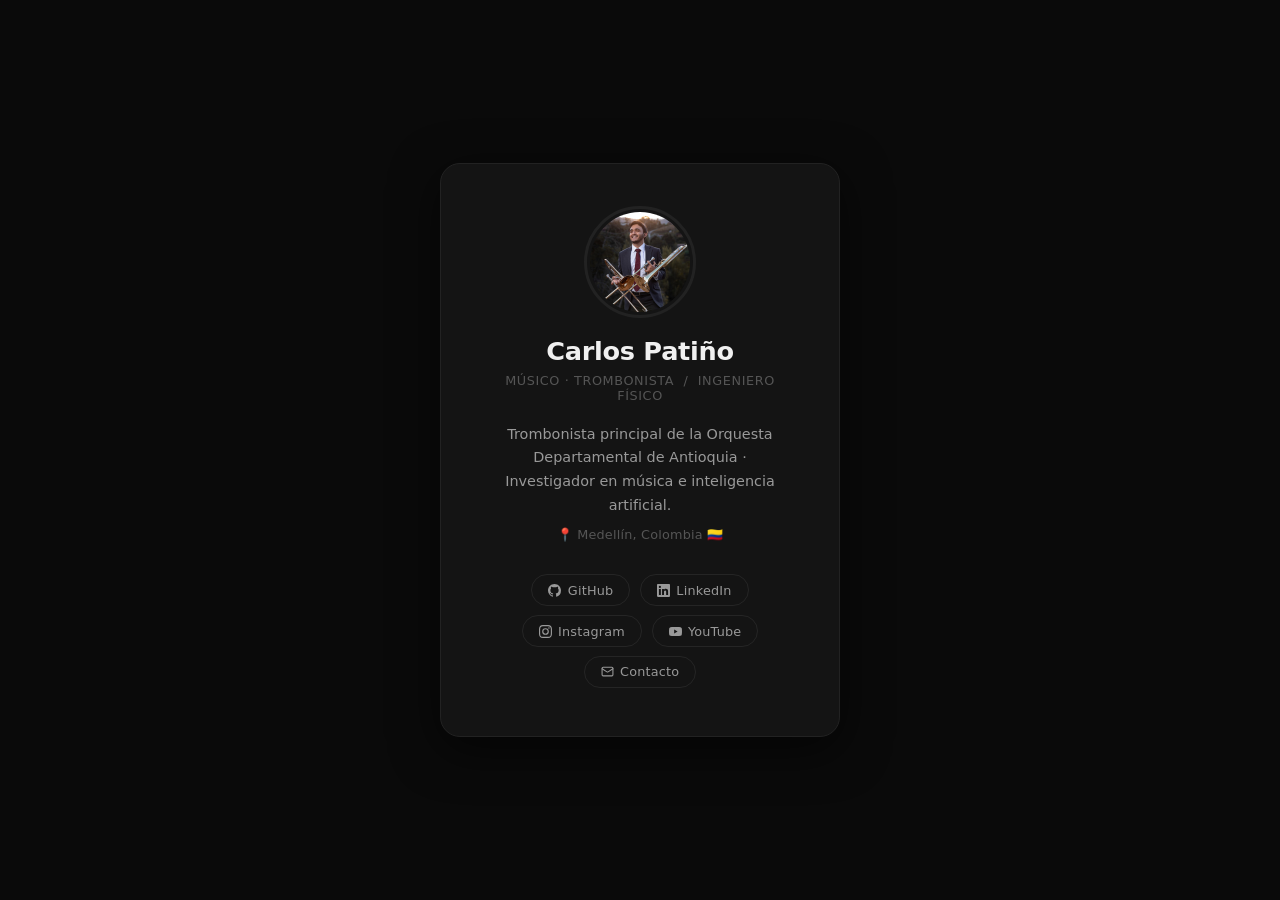
==== index.html @ 84496e86 "Update Open Graph URLs to match renamed repo mi-sitio" ====
<!DOCTYPE html>
<html lang="es">
<head>
  <meta charset="UTF-8">
  <meta name="viewport" content="width=device-width, initial-scale=1.0">
  <title>Carlos Patiño</title>
  <meta name="description" content="Trombonista principal de la Orquesta Departamental de Antioquia, Ingeniero Físico con Máster en Interpretación de la Música Clásica y Contemporánea por el Liceu de Barcelona.">
  <meta property="og:title" content="Carlos Patiño">
  <meta property="og:description" content="Trombonista principal de la Orquesta Departamental de Antioquia, Ingeniero Físico con Máster en Interpretación de la Música Clásica y Contemporánea por el Liceu de Barcelona.">
  <meta property="og:type" content="profile">
  <meta property="og:url" content="https://cepatinog.github.io/mi-sitio">
  <meta property="og:image" content="https://cepatinog.github.io/mi-sitio/assets/images/foto.jpg">
  <link rel="icon" href="data:image/svg+xml,<svg xmlns='http://www.w3.org/2000/svg' viewBox='0 0 32 32'><rect width='32' height='32' rx='8' fill='%23141414'/><text x='50%25' y='50%25' dominant-baseline='central' text-anchor='middle' font-family='system-ui' font-size='14' font-weight='600' fill='%23e8e8e8'>CP</text></svg>">
  <link rel="stylesheet" href="assets/css/style.css">
</head>
<body>
  <main class="card">
    <img class="avatar" src="assets/images/foto.jpg" alt="Carlos Patiño">
    <h1>Carlos Patiño</h1>
    <p class="role">Músico · Trombonista &nbsp;/&nbsp; Ingeniero Físico</p>
    <p class="bio">Trombonista principal de la Orquesta Departamental de Antioquia · Investigador en música e inteligencia artificial.</p>
    <p class="location">📍 Medellín, Colombia 🇨🇴</p>
    <div class="links">
      <a href="https://github.com/cepatinog" target="_blank" rel="noopener">
        <svg viewBox="0 0 24 24" fill="currentColor" aria-hidden="true"><path d="M12 0C5.37 0 0 5.37 0 12c0 5.31 3.435 9.795 8.205 11.385.6.105.825-.255.825-.57 0-.285-.015-1.23-.015-2.235-3.015.555-3.795-.735-4.035-1.41-.135-.345-.72-1.41-1.23-1.695-.42-.225-1.02-.78-.015-.795.945-.015 1.62.87 1.845 1.23 1.08 1.815 2.805 1.305 3.495.99.105-.78.42-1.305.765-1.605-2.67-.3-5.46-1.335-5.46-5.925 0-1.305.465-2.385 1.23-3.225-.12-.3-.54-1.53.12-3.18 0 0 1.005-.315 3.3 1.23.96-.27 1.98-.405 3-.405s2.04.135 3 .405c2.295-1.56 3.3-1.23 3.3-1.23.66 1.65.24 2.88.12 3.18.765.84 1.23 1.905 1.23 3.225 0 4.605-2.805 5.625-5.475 5.925.435.375.81 1.095.81 2.22 0 1.605-.015 2.895-.015 3.3 0 .315.225.69.825.57A12.02 12.02 0 0 0 24 12c0-6.63-5.37-12-12-12z"/></svg>
        GitHub
      </a>
      <a href="https://www.linkedin.com/in/cepatinog/" target="_blank" rel="noopener">
        <svg viewBox="0 0 24 24" fill="currentColor" aria-hidden="true"><path d="M20.447 20.452h-3.554v-5.569c0-1.328-.027-3.037-1.852-3.037-1.853 0-2.136 1.445-2.136 2.939v5.667H9.351V9h3.414v1.561h.046c.477-.9 1.637-1.85 3.37-1.85 3.601 0 4.267 2.37 4.267 5.455v6.286zM5.337 7.433a2.062 2.062 0 0 1-2.063-2.065 2.064 2.064 0 1 1 2.063 2.065zm1.782 13.019H3.555V9h3.564v11.452zM22.225 0H1.771C.792 0 0 .774 0 1.729v20.542C0 23.227.792 24 1.771 24h20.451C23.2 24 24 23.227 24 22.271V1.729C24 .774 23.2 0 22.222 0h.003z"/></svg>
        LinkedIn
      </a>
      <a href="https://instagram.com/carlos.patinog" target="_blank" rel="noopener">
        <svg viewBox="0 0 24 24" fill="currentColor" aria-hidden="true"><path d="M12 2.163c3.204 0 3.584.012 4.85.07 3.252.148 4.771 1.691 4.919 4.919.058 1.265.069 1.645.069 4.849 0 3.205-.012 3.584-.069 4.849-.149 3.225-1.664 4.771-4.919 4.919-1.266.058-1.644.07-4.85.07-3.204 0-3.584-.012-4.849-.07-3.26-.149-4.771-1.699-4.919-4.92-.058-1.265-.07-1.644-.07-4.849 0-3.204.013-3.583.07-4.849.149-3.227 1.664-4.771 4.919-4.919 1.266-.057 1.645-.069 4.849-.069zM12 0C8.741 0 8.333.014 7.053.072 2.695.272.273 2.69.073 7.052.014 8.333 0 8.741 0 12c0 3.259.014 3.668.072 4.948.2 4.358 2.618 6.78 6.98 6.98C8.333 23.986 8.741 24 12 24c3.259 0 3.668-.014 4.948-.072 4.354-.2 6.782-2.618 6.979-6.98.059-1.28.073-1.689.073-4.948 0-3.259-.014-3.667-.072-4.947-.196-4.354-2.617-6.78-6.979-6.98C15.668.014 15.259 0 12 0zm0 5.838a6.162 6.162 0 1 0 0 12.324 6.162 6.162 0 0 0 0-12.324zM12 16a4 4 0 1 1 0-8 4 4 0 0 1 0 8zm6.406-11.845a1.44 1.44 0 1 0 0 2.881 1.44 1.44 0 0 0 0-2.881z"/></svg>
        Instagram
      </a>
      <a href="https://youtube.com/@cepatinog" target="_blank" rel="noopener">
        <svg viewBox="0 0 24 24" fill="currentColor" aria-hidden="true"><path d="M23.498 6.186a3.016 3.016 0 0 0-2.122-2.136C19.505 3.545 12 3.545 12 3.545s-7.505 0-9.377.505A3.017 3.017 0 0 0 .502 6.186C0 8.07 0 12 0 12s0 3.93.502 5.814a3.016 3.016 0 0 0 2.122 2.136c1.871.505 9.376.505 9.376.505s7.505 0 9.377-.505a3.015 3.015 0 0 0 2.122-2.136C24 15.93 24 12 24 12s0-3.93-.502-5.814zM9.545 15.568V8.432L15.818 12l-6.273 3.568z"/></svg>
        YouTube
      </a>
      <a href="mailto:cepatinog@gmail.com">
        <svg viewBox="0 0 24 24" fill="none" stroke="currentColor" stroke-width="2" stroke-linecap="round" stroke-linejoin="round" aria-hidden="true"><rect x="2" y="4" width="20" height="16" rx="2"/><path d="m22 7-8.97 5.7a1.94 1.94 0 0 1-2.06 0L2 7"/></svg>
        Contacto
      </a>
    </div>
  </main>
</body>
</html>
---- assets/css/style.css ----
:root {
  --color-bg:         #0a0a0a;
  --color-card:       #141414;
  --color-border:     #222;
  --color-border-sub: #252525;
  --color-text:       #e8e8e8;
  --color-text-mid:   #999;
  --color-text-dim:   #555;
  --color-text-head:  #f0f0f0;
  --color-accent:     #3a7bd5;
  --color-accent-bg:  rgba(58, 123, 213, 0.08);
}

*, *::before, *::after { box-sizing: border-box; margin: 0; padding: 0; }

body {
  min-height: 100vh;
  display: flex;
  align-items: center;
  justify-content: center;
  background: var(--color-bg);
  font-family: 'Segoe UI', system-ui, -apple-system, sans-serif;
  color: var(--color-text);
}

.card {
  text-align: center;
  padding: 3rem 3.5rem;
  border: 1px solid var(--color-border);
  border-radius: 20px;
  background: var(--color-card);
  box-shadow: 0 12px 48px rgba(0, 0, 0, 0.6);
  max-width: 400px;
  width: 90%;
}

.avatar {
  width: 100px;
  height: 100px;
  border-radius: 50%;
  object-fit: cover;
  display: block;
  margin: 0 auto 1.5rem;
  outline: 3px solid var(--color-border);
  outline-offset: 3px;
}

h1 {
  font-size: 1.6rem;
  font-weight: 600;
  letter-spacing: -0.3px;
  color: var(--color-text-head);
  margin-bottom: 0.4rem;
}

.role {
  font-size: 0.8rem;
  color: var(--color-text-dim);
  letter-spacing: 0.6px;
  text-transform: uppercase;
  margin-bottom: 1.25rem;
}

.bio {
  font-size: 0.9rem;
  color: var(--color-text-mid);
  line-height: 1.65;
  margin-bottom: 0.6rem;
}

.location {
  font-size: 0.8rem;
  color: var(--color-text-dim);
  margin-bottom: 2rem;
  letter-spacing: 0.2px;
}

.links {
  display: flex;
  gap: 0.6rem;
  justify-content: center;
  flex-wrap: wrap;
}

.links a {
  display: inline-flex;
  align-items: center;
  gap: 0.4rem;
  text-decoration: none;
  color: var(--color-text-mid);
  font-size: 0.8rem;
  padding: 0.45rem 1rem;
  border: 1px solid var(--color-border-sub);
  border-radius: 999px;
  transition: border-color 0.2s, color 0.2s, background 0.2s;
  letter-spacing: 0.2px;
}

.links a:hover {
  border-color: var(--color-accent);
  color: var(--color-text);
  background: var(--color-accent-bg);
}

.links svg {
  width: 13px;
  height: 13px;
  flex-shrink: 0;
}
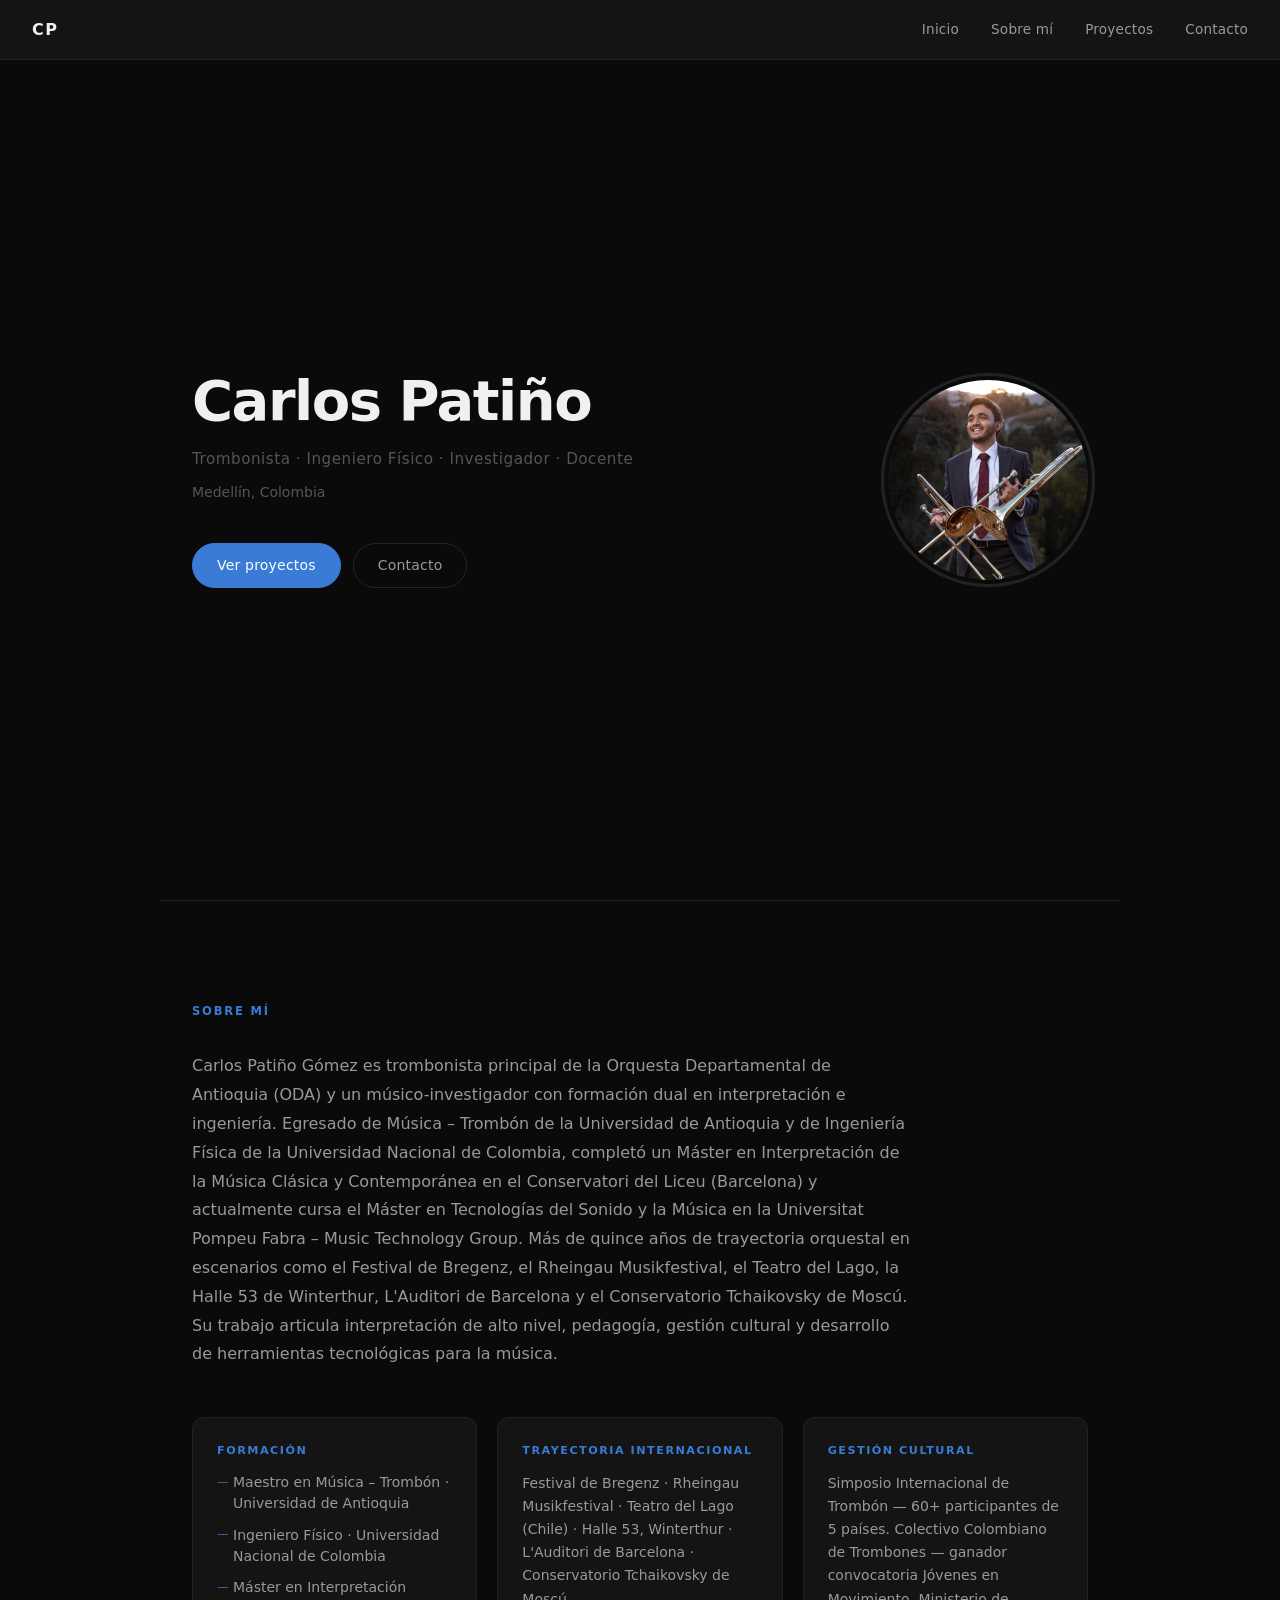
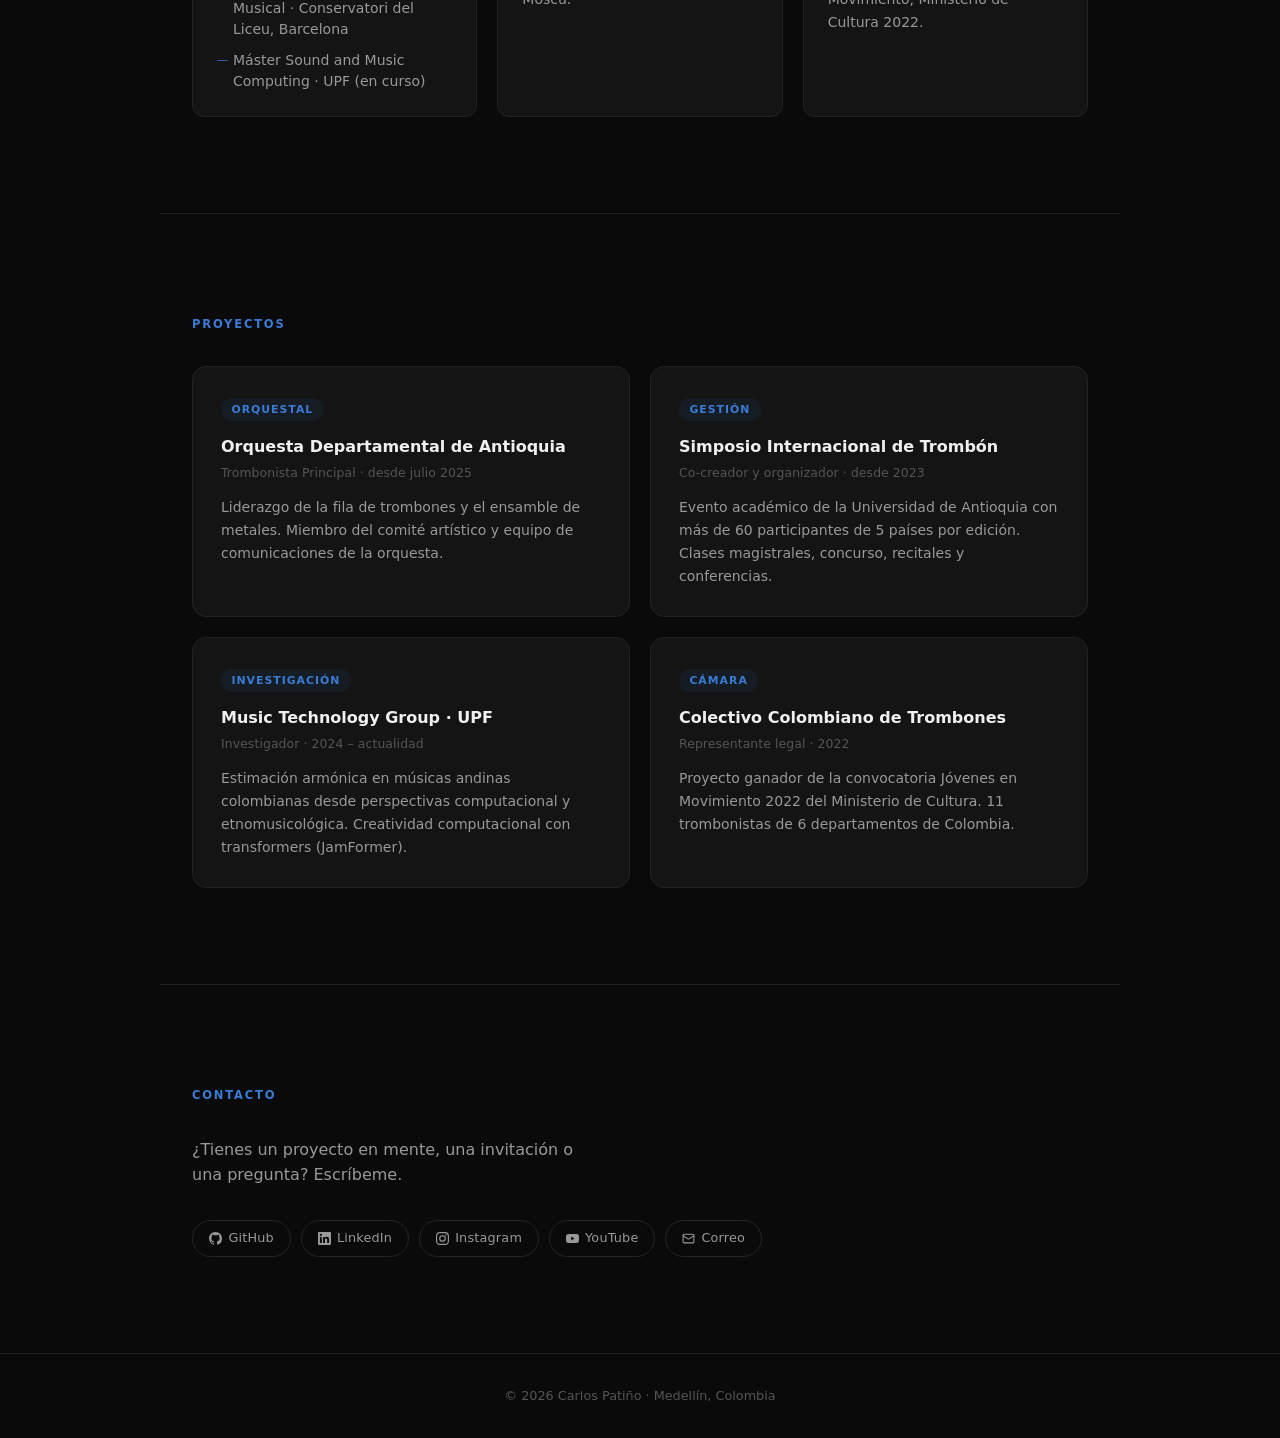
==== commit b7508a53: "Redesign site: multi-section layout with hero, about, projects, contact" ====
--- a/index.html
+++ b/index.html
@@ -3,7 +3,7 @@
 <head>
   <meta charset="UTF-8">
   <meta name="viewport" content="width=device-width, initial-scale=1.0">
-  <title>Carlos Patiño</title>
+  <title>Carlos E. Patiño Gómez</title>
   <meta name="description" content="Trombonista principal de la Orquesta Departamental de Antioquia, Ingeniero Físico con Máster en Interpretación de la Música Clásica y Contemporánea por el Liceu de Barcelona.">
   <meta property="og:title" content="Carlos Patiño">
   <meta property="og:description" content="Trombonista principal de la Orquesta Departamental de Antioquia, Ingeniero Físico con Máster en Interpretación de la Música Clásica y Contemporánea por el Liceu de Barcelona.">
@@ -14,13 +14,90 @@
   <link rel="stylesheet" href="assets/css/style.css">
 </head>
 <body>
-  <main class="card">
-    <img class="avatar" src="assets/images/foto.jpg" alt="Carlos Patiño">
-    <h1>Carlos Patiño</h1>
-    <p class="role">Músico · Trombonista &nbsp;/&nbsp; Ingeniero Físico</p>
-    <p class="bio">Trombonista principal de la Orquesta Departamental de Antioquia · Investigador en música e inteligencia artificial.</p>
-    <p class="location">📍 Medellín, Colombia 🇨🇴</p>
-    <div class="links">
+
+  <header class="site-header">
+    <a href="#hero" class="nav-logo">CP</a>
+    <nav class="nav-links">
+      <a href="#hero">Inicio</a>
+      <a href="#about">Sobre mí</a>
+      <a href="#projects">Proyectos</a>
+      <a href="#contact">Contacto</a>
+    </nav>
+  </header>
+
+  <section id="hero" class="section-hero">
+    <div class="hero-text">
+      <h1>Carlos Patiño</h1>
+      <p class="hero-tagline">Trombonista · Ingeniero Físico · Investigador · Docente</p>
+      <p class="hero-location">Medellín, Colombia</p>
+      <div class="hero-cta">
+        <a href="#projects" class="btn btn-primary">Ver proyectos</a>
+        <a href="#contact" class="btn btn-secondary">Contacto</a>
+      </div>
+    </div>
+    <div class="hero-photo">
+      <img src="assets/images/foto.jpg" alt="Carlos Patiño">
+    </div>
+  </section>
+
+  <section id="about" class="section-about">
+    <span class="section-label">Sobre mí</span>
+    <p class="about-bio">Carlos Patiño Gómez es trombonista principal de la Orquesta Departamental de Antioquia (ODA) y un músico-investigador con formación dual en interpretación e ingeniería. Egresado de Música – Trombón de la Universidad de Antioquia y de Ingeniería Física de la Universidad Nacional de Colombia, completó un Máster en Interpretación de la Música Clásica y Contemporánea en el Conservatori del Liceu (Barcelona) y actualmente cursa el Máster en Tecnologías del Sonido y la Música en la Universitat Pompeu Fabra – Music Technology Group. Más de quince años de trayectoria orquestal en escenarios como el Festival de Bregenz, el Rheingau Musikfestival, el Teatro del Lago, la Halle 53 de Winterthur, L'Auditori de Barcelona y el Conservatorio Tchaikovsky de Moscú. Su trabajo articula interpretación de alto nivel, pedagogía, gestión cultural y desarrollo de herramientas tecnológicas para la música.</p>
+    <div class="about-stats">
+      <div class="stat">
+        <h3>Formación</h3>
+        <ul class="formation-list">
+          <li>Maestro en Música – Trombón · Universidad de Antioquia</li>
+          <li>Ingeniero Físico · Universidad Nacional de Colombia</li>
+          <li>Máster en Interpretación Musical · Conservatori del Liceu, Barcelona</li>
+          <li>Máster Sound and Music Computing · UPF (en curso)</li>
+        </ul>
+      </div>
+      <div class="stat">
+        <h3>Trayectoria internacional</h3>
+        <p>Festival de Bregenz · Rheingau Musikfestival · Teatro del Lago (Chile) · Halle 53, Winterthur · L'Auditori de Barcelona · Conservatorio Tchaikovsky de Moscú.</p>
+      </div>
+      <div class="stat">
+        <h3>Gestión cultural</h3>
+        <p>Simposio Internacional de Trombón — 60+ participantes de 5 países. Colectivo Colombiano de Trombones — ganador convocatoria Jóvenes en Movimiento, Ministerio de Cultura 2022.</p>
+      </div>
+    </div>
+  </section>
+
+  <section id="projects" class="section-projects">
+    <span class="section-label">Proyectos</span>
+    <div class="projects-grid">
+      <article class="project-card">
+        <span class="project-tag">Orquestal</span>
+        <h3>Orquesta Departamental de Antioquia</h3>
+        <p class="project-role">Trombonista Principal · desde julio 2025</p>
+        <p>Liderazgo de la fila de trombones y el ensamble de metales. Miembro del comité artístico y equipo de comunicaciones de la orquesta.</p>
+      </article>
+      <article class="project-card">
+        <span class="project-tag">Gestión</span>
+        <h3>Simposio Internacional de Trombón</h3>
+        <p class="project-role">Co-creador y organizador · desde 2023</p>
+        <p>Evento académico de la Universidad de Antioquia con más de 60 participantes de 5 países por edición. Clases magistrales, concurso, recitales y conferencias.</p>
+      </article>
+      <article class="project-card">
+        <span class="project-tag">Investigación</span>
+        <h3>Music Technology Group · UPF</h3>
+        <p class="project-role">Investigador · 2024 – actualidad</p>
+        <p>Estimación armónica en músicas andinas colombianas desde perspectivas computacional y etnomusicológica. Creatividad computacional con transformers (JamFormer).</p>
+      </article>
+      <article class="project-card">
+        <span class="project-tag">Cámara</span>
+        <h3>Colectivo Colombiano de Trombones</h3>
+        <p class="project-role">Representante legal · 2022</p>
+        <p>Proyecto ganador de la convocatoria Jóvenes en Movimiento 2022 del Ministerio de Cultura. 11 trombonistas de 6 departamentos de Colombia.</p>
+      </article>
+    </div>
+  </section>
+
+  <section id="contact" class="section-contact">
+    <span class="section-label">Contacto</span>
+    <p class="contact-intro">¿Tienes un proyecto en mente, una invitación o una pregunta? Escríbeme.</p>
+    <div class="contact-links">
       <a href="https://github.com/cepatinog" target="_blank" rel="noopener">
         <svg viewBox="0 0 24 24" fill="currentColor" aria-hidden="true"><path d="M12 0C5.37 0 0 5.37 0 12c0 5.31 3.435 9.795 8.205 11.385.6.105.825-.255.825-.57 0-.285-.015-1.23-.015-2.235-3.015.555-3.795-.735-4.035-1.41-.135-.345-.72-1.41-1.23-1.695-.42-.225-1.02-.78-.015-.795.945-.015 1.62.87 1.845 1.23 1.08 1.815 2.805 1.305 3.495.99.105-.78.42-1.305.765-1.605-2.67-.3-5.46-1.335-5.46-5.925 0-1.305.465-2.385 1.23-3.225-.12-.3-.54-1.53.12-3.18 0 0 1.005-.315 3.3 1.23.96-.27 1.98-.405 3-.405s2.04.135 3 .405c2.295-1.56 3.3-1.23 3.3-1.23.66 1.65.24 2.88.12 3.18.765.84 1.23 1.905 1.23 3.225 0 4.605-2.805 5.625-5.475 5.925.435.375.81 1.095.81 2.22 0 1.605-.015 2.895-.015 3.3 0 .315.225.69.825.57A12.02 12.02 0 0 0 24 12c0-6.63-5.37-12-12-12z"/></svg>
         GitHub
@@ -39,9 +116,14 @@
       </a>
       <a href="mailto:cepatinog@gmail.com">
         <svg viewBox="0 0 24 24" fill="none" stroke="currentColor" stroke-width="2" stroke-linecap="round" stroke-linejoin="round" aria-hidden="true"><rect x="2" y="4" width="20" height="16" rx="2"/><path d="m22 7-8.97 5.7a1.94 1.94 0 0 1-2.06 0L2 7"/></svg>
-        Contacto
+        Correo
       </a>
     </div>
-  </main>
+  </section>
+
+  <footer class="site-footer">
+    <p>© 2026 Carlos Patiño · Medellín, Colombia</p>
+  </footer>
+
 </body>
 </html>
--- a/assets/css/style.css
+++ b/assets/css/style.css
@@ -9,80 +9,306 @@
   --color-text-head:  #f0f0f0;
   --color-accent:     #3a7bd5;
   --color-accent-bg:  rgba(58, 123, 213, 0.08);
+  --nav-height:       60px;
+  --max-width:        960px;
 }
 
 *, *::before, *::after { box-sizing: border-box; margin: 0; padding: 0; }
 
 body {
-  min-height: 100vh;
+  background: var(--color-bg);
+  color: var(--color-text);
+  font-family: 'Segoe UI', system-ui, -apple-system, sans-serif;
+  line-height: 1.6;
+}
+
+/* === HEADER === */
+
+.site-header {
+  position: sticky;
+  top: 0;
+  z-index: 100;
+  height: var(--nav-height);
+  background: var(--color-card);
+  border-bottom: 1px solid var(--color-border);
   display: flex;
   align-items: center;
-  justify-content: center;
-  background: var(--color-bg);
-  font-family: 'Segoe UI', system-ui, -apple-system, sans-serif;
+  justify-content: space-between;
+  padding: 0 2rem;
+}
+
+.nav-logo {
+  font-size: 1rem;
+  font-weight: 700;
+  letter-spacing: 1.5px;
+  color: var(--color-text-head);
+  text-decoration: none;
+}
+
+.nav-links {
+  display: flex;
+  gap: 2rem;
+}
+
+.nav-links a {
+  color: var(--color-text-mid);
+  text-decoration: none;
+  font-size: 0.85rem;
+  letter-spacing: 0.2px;
+  transition: color 0.2s;
+}
+
+.nav-links a:hover {
   color: var(--color-text);
 }
 
-.card {
-  text-align: center;
-  padding: 3rem 3.5rem;
-  border: 1px solid var(--color-border);
-  border-radius: 20px;
-  background: var(--color-card);
-  box-shadow: 0 12px 48px rgba(0, 0, 0, 0.6);
-  max-width: 400px;
-  width: 90%;
-}
-
-.avatar {
-  width: 100px;
-  height: 100px;
+/* === SECTIONS (common) === */
+
+section {
+  max-width: var(--max-width);
+  margin: 0 auto;
+  padding: 6rem 2rem;
+}
+
+.section-label {
+  display: inline-block;
+  font-size: 0.72rem;
+  font-weight: 600;
+  letter-spacing: 1.8px;
+  text-transform: uppercase;
+  color: var(--color-accent);
+  margin-bottom: 2rem;
+}
+
+/* === HERO === */
+
+.section-hero {
+  display: grid;
+  grid-template-columns: 1fr auto;
+  gap: 4rem;
+  align-items: center;
+  min-height: calc(100vh - var(--nav-height));
+  padding-top: 4rem;
+  padding-bottom: 4rem;
+}
+
+.hero-text h1 {
+  font-size: 3.5rem;
+  font-weight: 700;
+  letter-spacing: -1.5px;
+  color: var(--color-text-head);
+  line-height: 1.05;
+  margin-bottom: 1rem;
+}
+
+.hero-tagline {
+  font-size: 0.95rem;
+  color: var(--color-text-dim);
+  letter-spacing: 0.5px;
+  margin-bottom: 0.6rem;
+}
+
+.hero-location {
+  font-size: 0.875rem;
+  color: var(--color-text-dim);
+  margin-bottom: 2.5rem;
+}
+
+.hero-cta {
+  display: flex;
+  gap: 0.75rem;
+  flex-wrap: wrap;
+}
+
+.btn {
+  display: inline-flex;
+  align-items: center;
+  text-decoration: none;
+  font-size: 0.875rem;
+  font-weight: 500;
+  padding: 0.65rem 1.5rem;
+  border-radius: 999px;
+  transition: background 0.2s, border-color 0.2s, color 0.2s;
+  letter-spacing: 0.2px;
+}
+
+.btn-primary {
+  background: var(--color-accent);
+  color: #fff;
+  border: 1px solid var(--color-accent);
+}
+
+.btn-primary:hover {
+  background: #2e65b8;
+  border-color: #2e65b8;
+}
+
+.btn-secondary {
+  background: transparent;
+  color: var(--color-text-mid);
+  border: 1px solid var(--color-border-sub);
+}
+
+.btn-secondary:hover {
+  border-color: var(--color-accent);
+  color: var(--color-text);
+  background: var(--color-accent-bg);
+}
+
+.hero-photo img {
+  width: 200px;
+  height: 200px;
   border-radius: 50%;
   object-fit: cover;
   display: block;
-  margin: 0 auto 1.5rem;
   outline: 3px solid var(--color-border);
-  outline-offset: 3px;
-}
-
-h1 {
-  font-size: 1.6rem;
+  outline-offset: 4px;
+}
+
+/* === ABOUT === */
+
+.section-about {
+  border-top: 1px solid var(--color-border);
+}
+
+.about-bio {
+  font-size: 1rem;
+  color: var(--color-text-mid);
+  line-height: 1.8;
+  max-width: 720px;
+  margin-bottom: 3rem;
+}
+
+.about-stats {
+  display: grid;
+  grid-template-columns: repeat(3, 1fr);
+  gap: 1.25rem;
+}
+
+.stat {
+  padding: 1.5rem;
+  background: var(--color-card);
+  border: 1px solid var(--color-border);
+  border-radius: 12px;
+}
+
+.stat h3 {
+  font-size: 0.7rem;
   font-weight: 600;
-  letter-spacing: -0.3px;
+  letter-spacing: 1.5px;
+  text-transform: uppercase;
+  color: var(--color-accent);
+  margin-bottom: 0.75rem;
+}
+
+.stat p {
+  font-size: 0.875rem;
+  color: var(--color-text-mid);
+  line-height: 1.65;
+}
+
+.formation-list {
+  list-style: none;
+  display: flex;
+  flex-direction: column;
+  gap: 0.65rem;
+}
+
+.formation-list li {
+  font-size: 0.875rem;
+  color: var(--color-text-mid);
+  line-height: 1.5;
+  padding-left: 1rem;
+  position: relative;
+}
+
+.formation-list li::before {
+  content: "—";
+  position: absolute;
+  left: 0;
+  color: var(--color-accent);
+  font-size: 0.7rem;
+  top: 0.15em;
+}
+
+/* === PROJECTS === */
+
+.section-projects {
+  border-top: 1px solid var(--color-border);
+}
+
+.projects-grid {
+  display: grid;
+  grid-template-columns: repeat(2, 1fr);
+  gap: 1.25rem;
+}
+
+.project-card {
+  background: var(--color-card);
+  border: 1px solid var(--color-border);
+  border-radius: 14px;
+  padding: 1.75rem;
+  transition: border-color 0.2s;
+}
+
+.project-card:hover {
+  border-color: var(--color-accent);
+}
+
+.project-tag {
+  display: inline-block;
+  font-size: 0.68rem;
+  font-weight: 600;
+  letter-spacing: 1px;
+  text-transform: uppercase;
+  color: var(--color-accent);
+  background: var(--color-accent-bg);
+  border-radius: 999px;
+  padding: 0.2rem 0.65rem;
+  margin-bottom: 1rem;
+}
+
+.project-card h3 {
+  font-size: 1rem;
+  font-weight: 600;
   color: var(--color-text-head);
-  margin-bottom: 0.4rem;
-}
-
-.role {
-  font-size: 0.8rem;
+  line-height: 1.3;
+  margin-bottom: 0.3rem;
+}
+
+.project-role {
+  font-size: 0.775rem;
   color: var(--color-text-dim);
-  letter-spacing: 0.6px;
-  text-transform: uppercase;
-  margin-bottom: 1.25rem;
-}
-
-.bio {
-  font-size: 0.9rem;
+  margin-bottom: 0.8rem;
+  letter-spacing: 0.1px;
+}
+
+.project-card p:last-child {
+  font-size: 0.875rem;
   color: var(--color-text-mid);
   line-height: 1.65;
-  margin-bottom: 0.6rem;
-}
-
-.location {
-  font-size: 0.8rem;
-  color: var(--color-text-dim);
+}
+
+/* === CONTACT === */
+
+.section-contact {
+  border-top: 1px solid var(--color-border);
+}
+
+.contact-intro {
+  font-size: 1rem;
+  color: var(--color-text-mid);
   margin-bottom: 2rem;
-  letter-spacing: 0.2px;
-}
-
-.links {
+  max-width: 400px;
+}
+
+.contact-links {
   display: flex;
   gap: 0.6rem;
-  justify-content: center;
   flex-wrap: wrap;
 }
 
-.links a {
+.contact-links a {
   display: inline-flex;
   align-items: center;
   gap: 0.4rem;
@@ -96,14 +322,78 @@
   letter-spacing: 0.2px;
 }
 
-.links a:hover {
+.contact-links a:hover {
   border-color: var(--color-accent);
   color: var(--color-text);
   background: var(--color-accent-bg);
 }
 
-.links svg {
+.contact-links svg {
   width: 13px;
   height: 13px;
   flex-shrink: 0;
 }
+
+/* === FOOTER === */
+
+.site-footer {
+  border-top: 1px solid var(--color-border);
+  padding: 2rem;
+  text-align: center;
+}
+
+.site-footer p {
+  font-size: 0.8rem;
+  color: var(--color-text-dim);
+}
+
+/* === RESPONSIVE === */
+
+@media (max-width: 640px) {
+  .section-hero {
+    grid-template-columns: 1fr;
+    text-align: center;
+    min-height: auto;
+    padding-top: 3rem;
+  }
+
+  .hero-photo {
+    order: -1;
+  }
+
+  .hero-photo img {
+    margin: 0 auto;
+  }
+
+  .hero-text h1 {
+    font-size: 2.5rem;
+  }
+
+  .hero-bio {
+    max-width: 100%;
+  }
+
+  .hero-cta {
+    justify-content: center;
+  }
+
+  .about-stats {
+    grid-template-columns: 1fr;
+  }
+
+  .projects-grid {
+    grid-template-columns: 1fr;
+  }
+
+  section {
+    padding: 4rem 1.5rem;
+  }
+
+  .site-header {
+    padding: 0 1.5rem;
+  }
+
+  .nav-links {
+    gap: 1.25rem;
+  }
+}
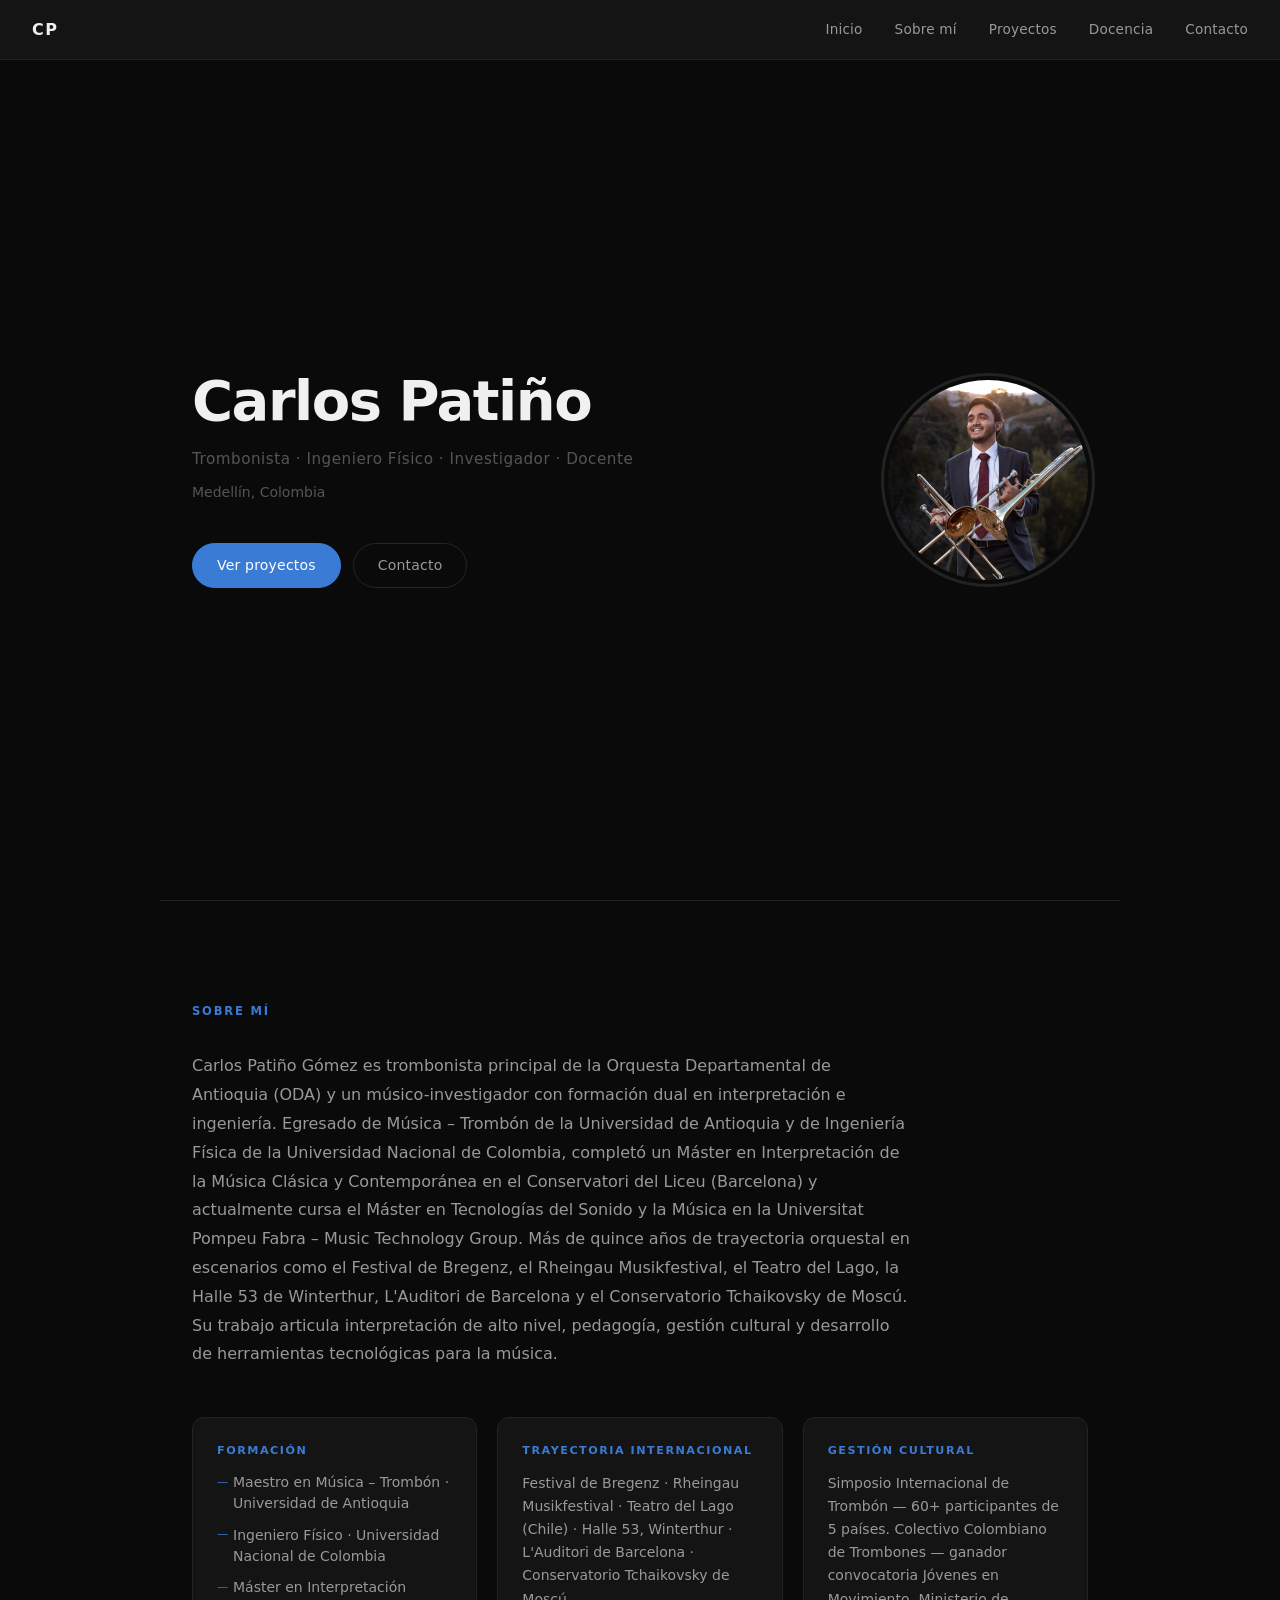
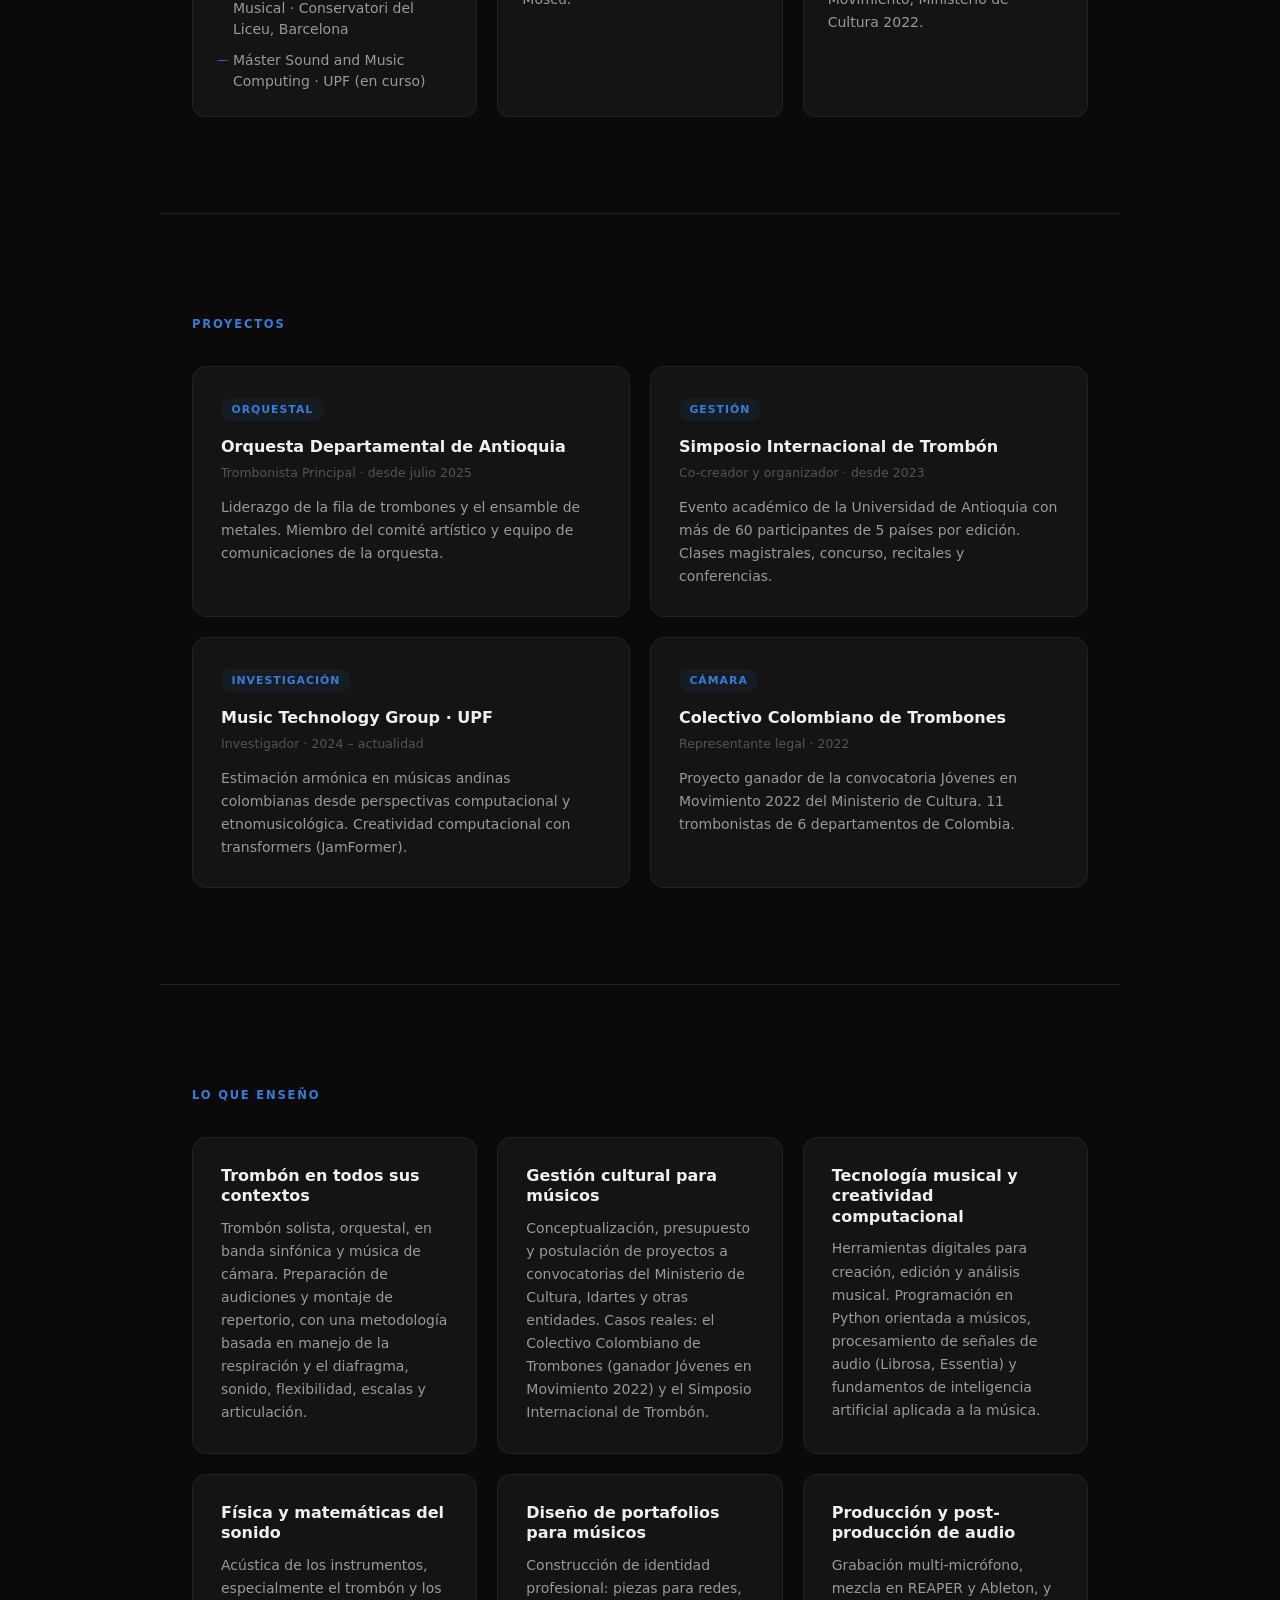
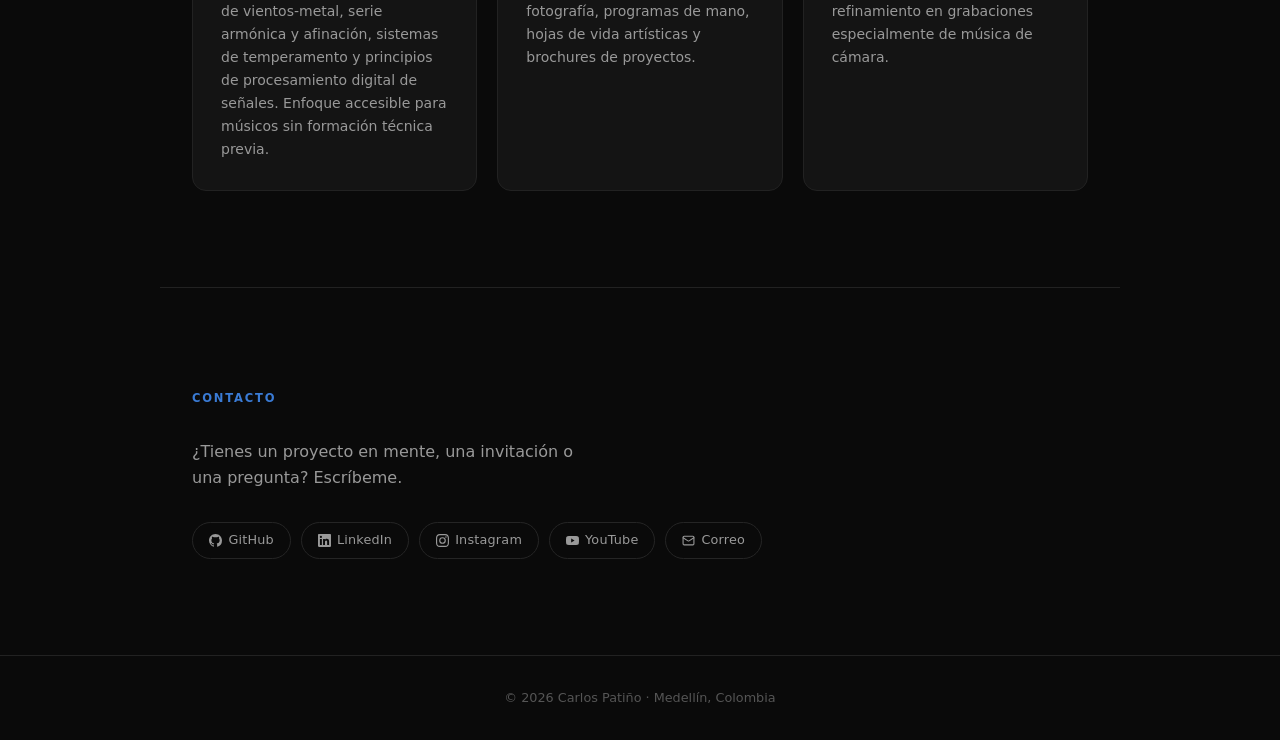
==== commit 20a04f68: "Add teaching section with six areas of expertise New #teaching section after projects, with a six-ca" ====
--- a/index.html
+++ b/index.html
@@ -21,6 +21,7 @@
       <a href="#hero">Inicio</a>
       <a href="#about">Sobre mí</a>
       <a href="#projects">Proyectos</a>
+      <a href="#teaching">Docencia</a>
       <a href="#contact">Contacto</a>
     </nav>
   </header>
@@ -94,6 +95,36 @@
     </div>
   </section>
 
+  <section id="teaching" class="section-teaching">
+    <span class="section-label">Lo que enseño</span>
+    <div class="teaching-grid">
+      <article class="teaching-card">
+        <h3>Trombón en todos sus contextos</h3>
+        <p>Trombón solista, orquestal, en banda sinfónica y música de cámara. Preparación de audiciones y montaje de repertorio, con una metodología basada en manejo de la respiración y el diafragma, sonido, flexibilidad, escalas y articulación.</p>
+      </article>
+      <article class="teaching-card">
+        <h3>Gestión cultural para músicos</h3>
+        <p>Conceptualización, presupuesto y postulación de proyectos a convocatorias del Ministerio de Cultura, Idartes y otras entidades. Casos reales: el Colectivo Colombiano de Trombones (ganador Jóvenes en Movimiento 2022) y el Simposio Internacional de Trombón.</p>
+      </article>
+      <article class="teaching-card">
+        <h3>Tecnología musical y creatividad computacional</h3>
+        <p>Herramientas digitales para creación, edición y análisis musical. Programación en Python orientada a músicos, procesamiento de señales de audio (Librosa, Essentia) y fundamentos de inteligencia artificial aplicada a la música.</p>
+      </article>
+      <article class="teaching-card">
+        <h3>Física y matemáticas del sonido</h3>
+        <p>Acústica de los instrumentos, especialmente el trombón y los de vientos-metal, serie armónica y afinación, sistemas de temperamento y principios de procesamiento digital de señales. Enfoque accesible para músicos sin formación técnica previa.</p>
+      </article>
+      <article class="teaching-card">
+        <h3>Diseño de portafolios para músicos</h3>
+        <p>Construcción de identidad profesional: piezas para redes, fotografía, programas de mano, hojas de vida artísticas y brochures de proyectos.</p>
+      </article>
+      <article class="teaching-card">
+        <h3>Producción y post-producción de audio</h3>
+        <p>Grabación multi-micrófono, mezcla en REAPER y Ableton, y refinamiento en grabaciones especialmente de música de cámara.</p>
+      </article>
+    </div>
+  </section>
+
   <section id="contact" class="section-contact">
     <span class="section-label">Contacto</span>
     <p class="contact-intro">¿Tienes un proyecto en mente, una invitación o una pregunta? Escríbeme.</p>
--- a/assets/css/style.css
+++ b/assets/css/style.css
@@ -15,6 +15,11 @@
 
 *, *::before, *::after { box-sizing: border-box; margin: 0; padding: 0; }
 
+html {
+  scroll-behavior: smooth;
+  scroll-padding-top: var(--nav-height);
+}
+
 body {
   background: var(--color-bg);
   color: var(--color-text);
@@ -181,7 +186,7 @@
 
 .about-stats {
   display: grid;
-  grid-template-columns: repeat(3, 1fr);
+  grid-template-columns: repeat(auto-fit, minmax(220px, 1fr));
   gap: 1.25rem;
 }
 
@@ -289,6 +294,44 @@
   line-height: 1.65;
 }
 
+/* === TEACHING === */
+
+.section-teaching {
+  border-top: 1px solid var(--color-border);
+}
+
+.teaching-grid {
+  display: grid;
+  grid-template-columns: repeat(auto-fit, minmax(240px, 1fr));
+  gap: 1.25rem;
+}
+
+.teaching-card {
+  background: var(--color-card);
+  border: 1px solid var(--color-border);
+  border-radius: 14px;
+  padding: 1.75rem;
+  transition: border-color 0.2s;
+}
+
+.teaching-card:hover {
+  border-color: var(--color-accent);
+}
+
+.teaching-card h3 {
+  font-size: 1rem;
+  font-weight: 600;
+  color: var(--color-text-head);
+  line-height: 1.3;
+  margin-bottom: 0.6rem;
+}
+
+.teaching-card p {
+  font-size: 0.875rem;
+  color: var(--color-text-mid);
+  line-height: 1.65;
+}
+
 /* === CONTACT === */
 
 .section-contact {
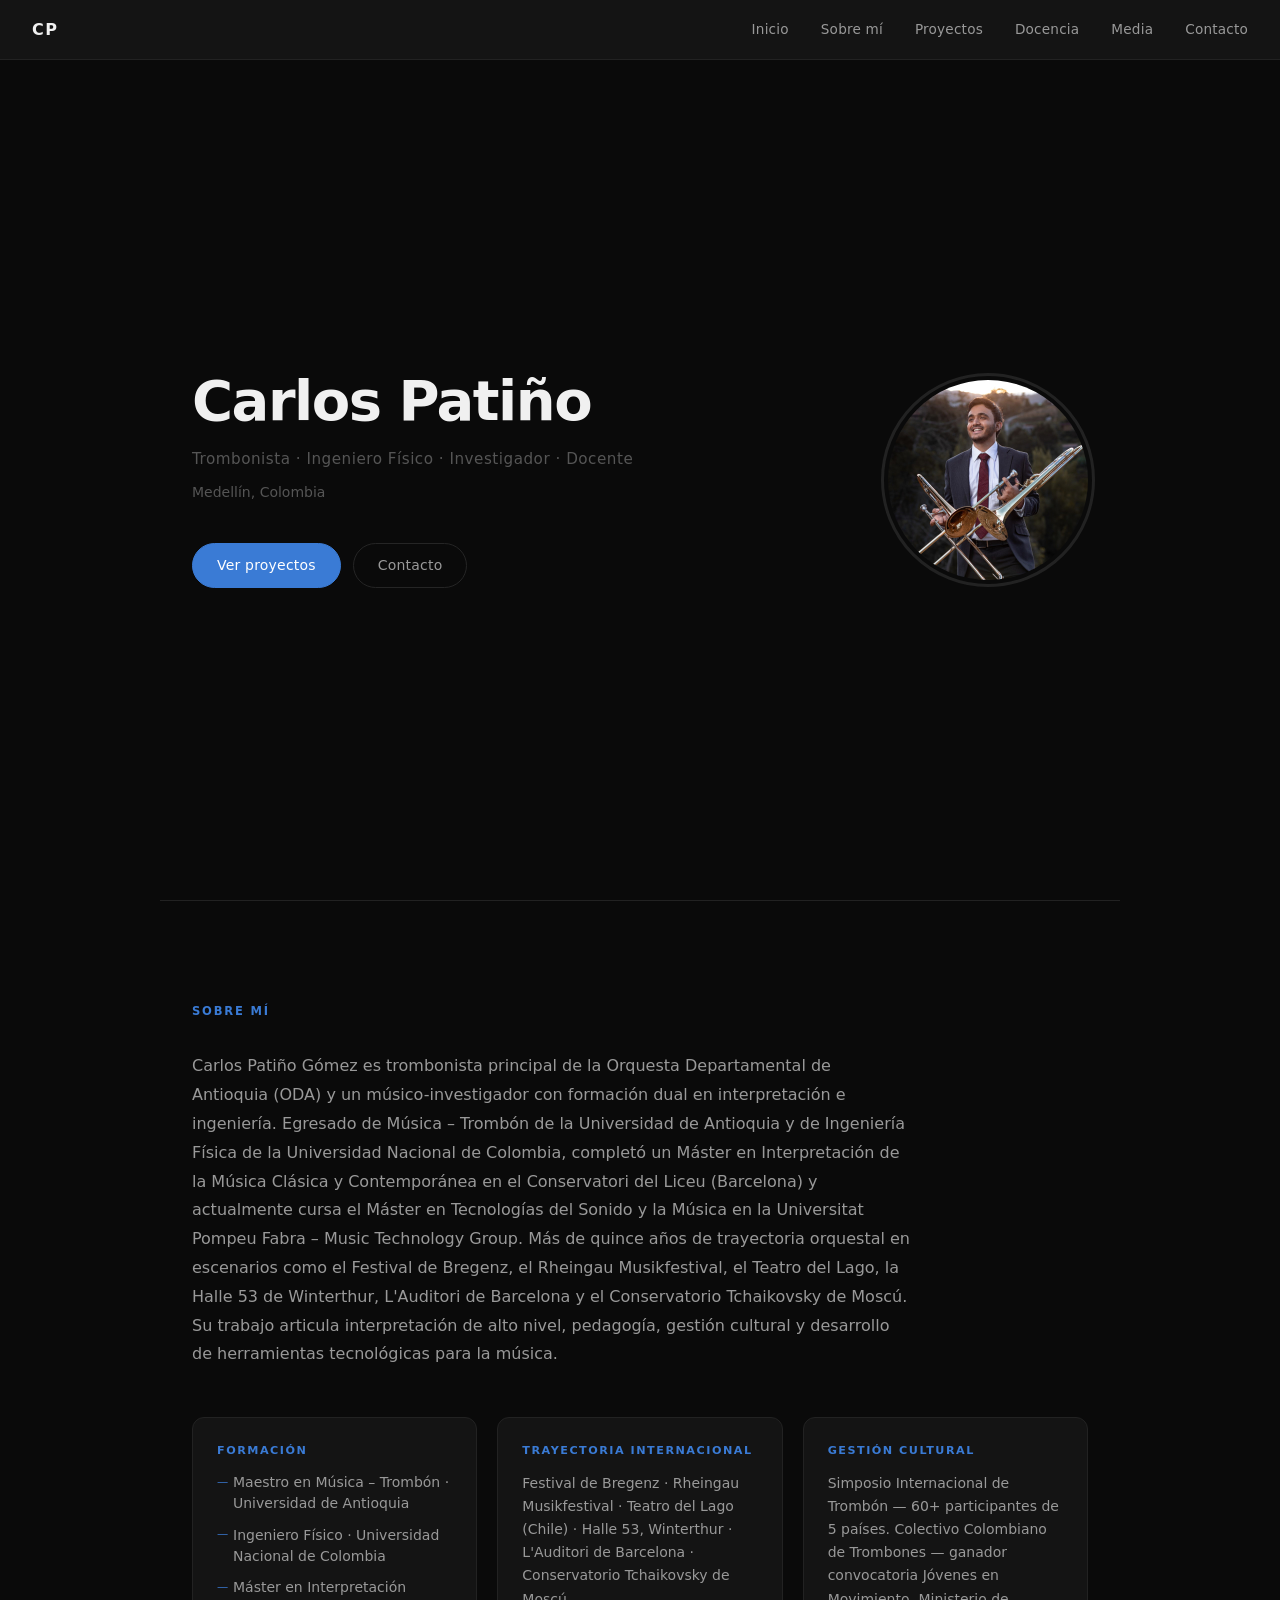
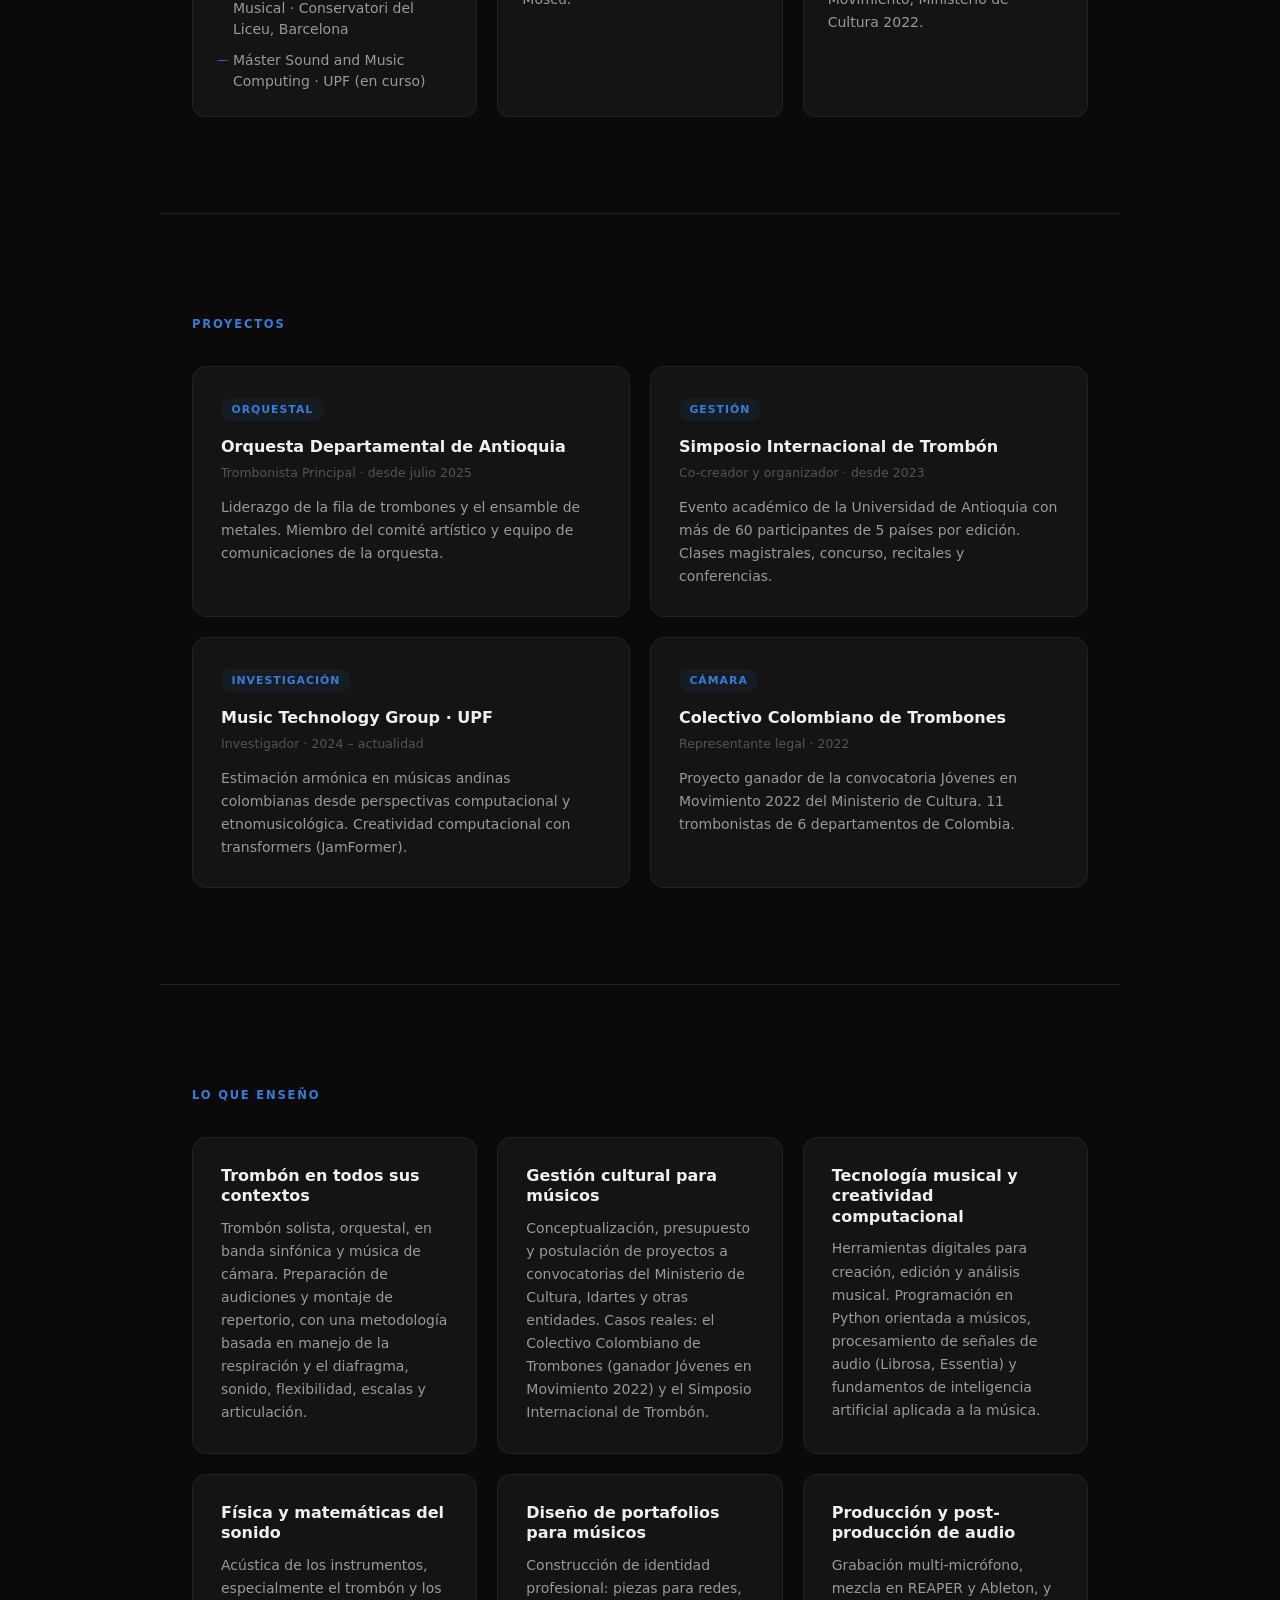
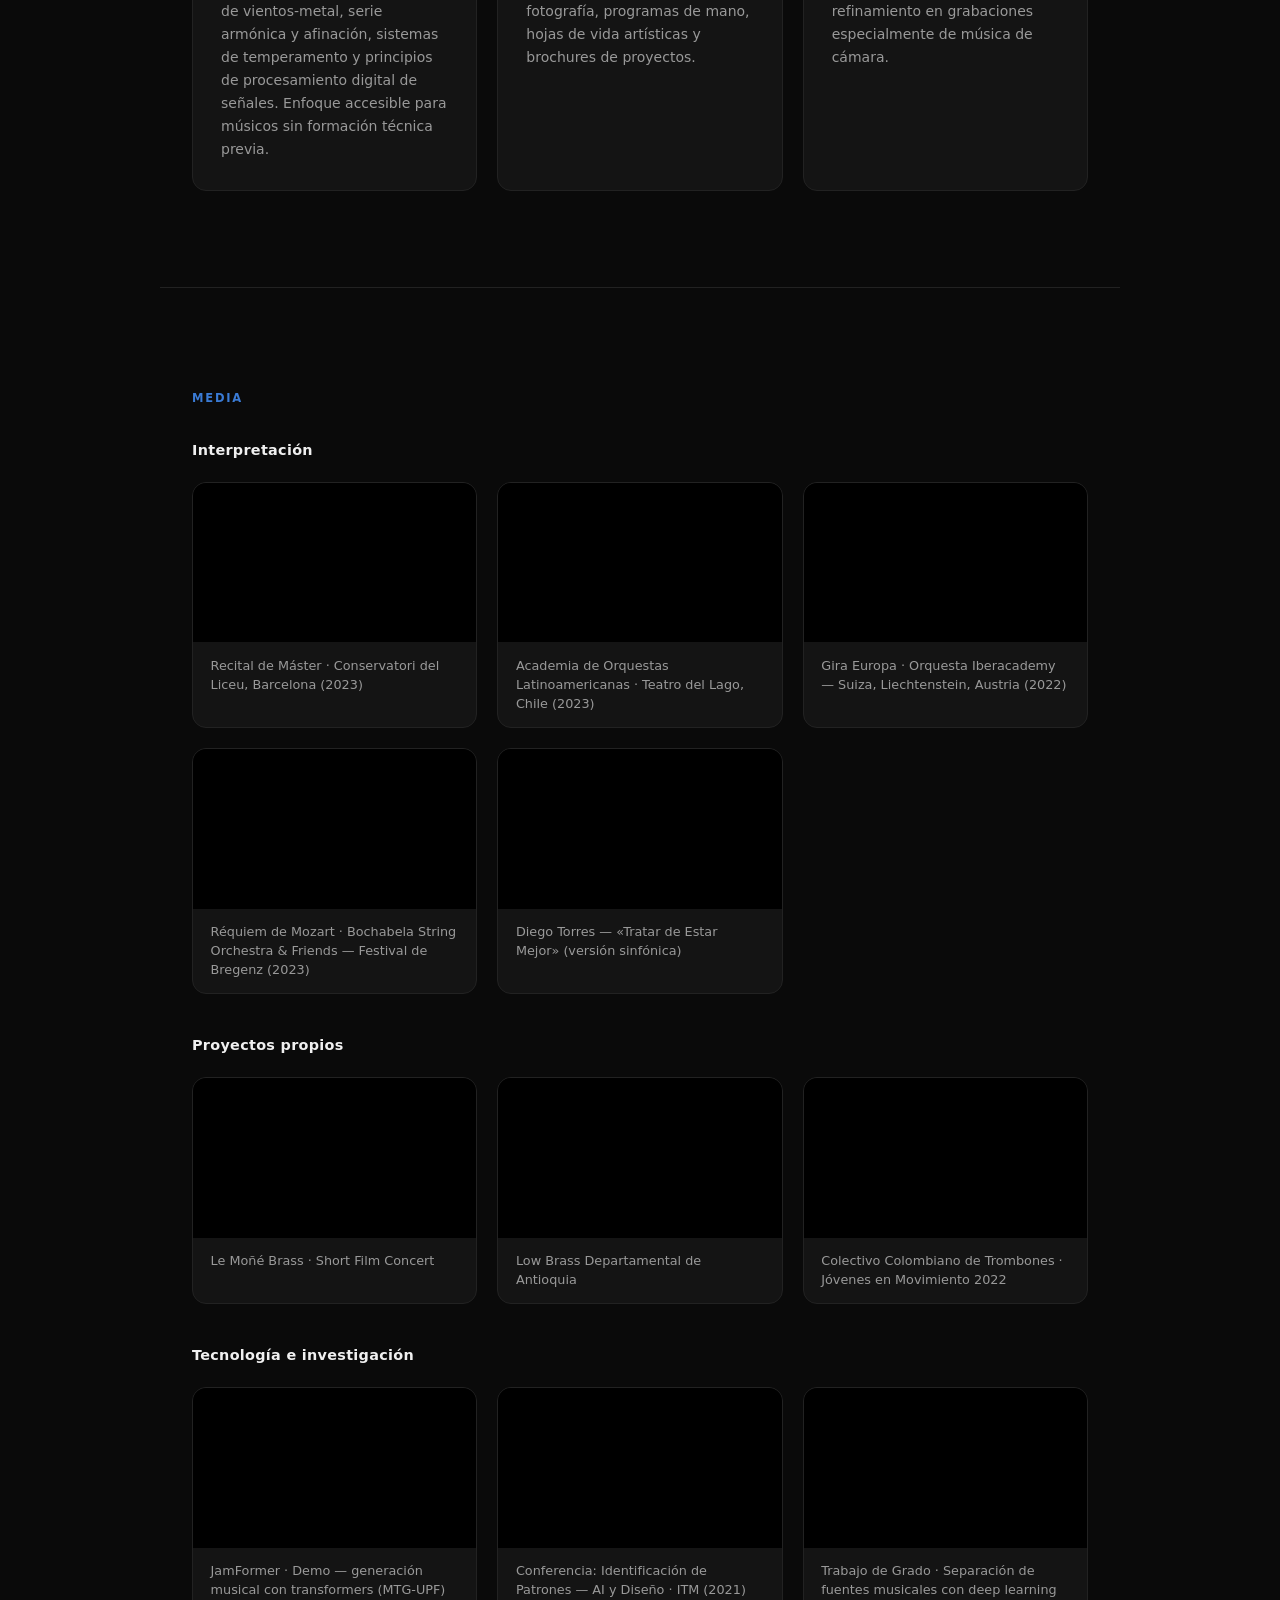
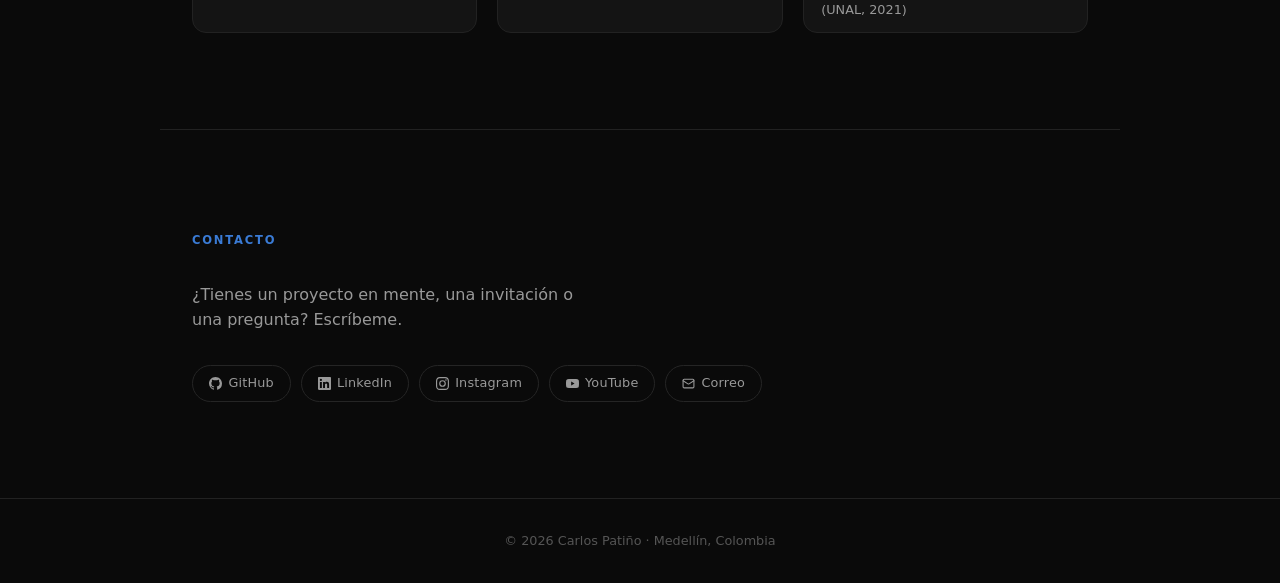
==== commit f2bcefe9: "Add media section with curated video gallery New #media section after teaching, grouping 11 YouTube " ====
--- a/index.html
+++ b/index.html
@@ -22,6 +22,7 @@
       <a href="#about">Sobre mí</a>
       <a href="#projects">Proyectos</a>
       <a href="#teaching">Docencia</a>
+      <a href="#media">Media</a>
       <a href="#contact">Contacto</a>
     </nav>
   </header>
@@ -125,6 +126,88 @@
     </div>
   </section>
 
+  <section id="media" class="section-media">
+    <span class="section-label">Media</span>
+
+    <h3 class="media-group-title">Interpretación</h3>
+    <div class="media-grid">
+      <figure class="media-item">
+        <div class="media-embed">
+          <iframe src="https://www.youtube-nocookie.com/embed/NdPjM1B4uoY" title="Recital de Máster en el Conservatori del Liceu" loading="lazy" allow="accelerometer; autoplay; clipboard-write; encrypted-media; gyroscope; picture-in-picture; web-share" allowfullscreen></iframe>
+        </div>
+        <figcaption>Recital de Máster · Conservatori del Liceu, Barcelona (2023)</figcaption>
+      </figure>
+      <figure class="media-item">
+        <div class="media-embed">
+          <iframe src="https://www.youtube-nocookie.com/embed/YvGkxHRrnDc" title="Academia de Orquestas Latinoamericanas en el Teatro del Lago" loading="lazy" allow="accelerometer; autoplay; clipboard-write; encrypted-media; gyroscope; picture-in-picture; web-share" allowfullscreen></iframe>
+        </div>
+        <figcaption>Academia de Orquestas Latinoamericanas · Teatro del Lago, Chile (2023)</figcaption>
+      </figure>
+      <figure class="media-item">
+        <div class="media-embed">
+          <iframe src="https://www.youtube-nocookie.com/embed/AaFrZMje9nk" title="Gira Europa con la Orquesta Iberacademy" loading="lazy" allow="accelerometer; autoplay; clipboard-write; encrypted-media; gyroscope; picture-in-picture; web-share" allowfullscreen></iframe>
+        </div>
+        <figcaption>Gira Europa · Orquesta Iberacademy — Suiza, Liechtenstein, Austria (2022)</figcaption>
+      </figure>
+      <figure class="media-item">
+        <div class="media-embed">
+          <iframe src="https://www.youtube-nocookie.com/embed/iR2LClCLIrE" title="Réquiem de Mozart con la Bochabela String Orchestra & Friends en el Festival de Bregenz" loading="lazy" allow="accelerometer; autoplay; clipboard-write; encrypted-media; gyroscope; picture-in-picture; web-share" allowfullscreen></iframe>
+        </div>
+        <figcaption>Réquiem de Mozart · Bochabela String Orchestra &amp; Friends — Festival de Bregenz (2023)</figcaption>
+      </figure>
+      <figure class="media-item">
+        <div class="media-embed">
+          <iframe src="https://www.youtube-nocookie.com/embed/TXZML6k7r8E" title="Diego Torres — Tratar de Estar Mejor, versión sinfónica" loading="lazy" allow="accelerometer; autoplay; clipboard-write; encrypted-media; gyroscope; picture-in-picture; web-share" allowfullscreen></iframe>
+        </div>
+        <figcaption>Diego Torres — «Tratar de Estar Mejor» (versión sinfónica)</figcaption>
+      </figure>
+    </div>
+
+    <h3 class="media-group-title">Proyectos propios</h3>
+    <div class="media-grid">
+      <figure class="media-item">
+        <div class="media-embed">
+          <iframe src="https://www.youtube-nocookie.com/embed/X8RKoqtQFTU" title="Le Moñé Brass — Short Film Concert" loading="lazy" allow="accelerometer; autoplay; clipboard-write; encrypted-media; gyroscope; picture-in-picture; web-share" allowfullscreen></iframe>
+        </div>
+        <figcaption>Le Moñé Brass · Short Film Concert</figcaption>
+      </figure>
+      <figure class="media-item">
+        <div class="media-embed">
+          <iframe src="https://www.youtube-nocookie.com/embed/_eDdTIXmbHE" title="Low Brass Departamental de Antioquia" loading="lazy" allow="accelerometer; autoplay; clipboard-write; encrypted-media; gyroscope; picture-in-picture; web-share" allowfullscreen></iframe>
+        </div>
+        <figcaption>Low Brass Departamental de Antioquia</figcaption>
+      </figure>
+      <figure class="media-item">
+        <div class="media-embed">
+          <iframe src="https://www.youtube-nocookie.com/embed/IcbdV33jECM" title="Colectivo Colombiano de Trombones — Jóvenes en Movimiento 2022" loading="lazy" allow="accelerometer; autoplay; clipboard-write; encrypted-media; gyroscope; picture-in-picture; web-share" allowfullscreen></iframe>
+        </div>
+        <figcaption>Colectivo Colombiano de Trombones · Jóvenes en Movimiento 2022</figcaption>
+      </figure>
+    </div>
+
+    <h3 class="media-group-title">Tecnología e investigación</h3>
+    <div class="media-grid">
+      <figure class="media-item">
+        <div class="media-embed">
+          <iframe src="https://www.youtube-nocookie.com/embed/fT_El8pyRK8" title="JamFormer — Demo de generación musical con transformers" loading="lazy" allow="accelerometer; autoplay; clipboard-write; encrypted-media; gyroscope; picture-in-picture; web-share" allowfullscreen></iframe>
+        </div>
+        <figcaption>JamFormer · Demo — generación musical con transformers (MTG-UPF)</figcaption>
+      </figure>
+      <figure class="media-item">
+        <div class="media-embed">
+          <iframe src="https://www.youtube-nocookie.com/embed/2lYWJiEvgqk" title="Conferencia: Identificación de Patrones — AI y Diseño" loading="lazy" allow="accelerometer; autoplay; clipboard-write; encrypted-media; gyroscope; picture-in-picture; web-share" allowfullscreen></iframe>
+        </div>
+        <figcaption>Conferencia: Identificación de Patrones — AI y Diseño · ITM (2021)</figcaption>
+      </figure>
+      <figure class="media-item">
+        <div class="media-embed">
+          <iframe src="https://www.youtube-nocookie.com/embed/BmofI_-cK10" title="Trabajo de Grado — Separación de fuentes musicales con aprendizaje profundo" loading="lazy" allow="accelerometer; autoplay; clipboard-write; encrypted-media; gyroscope; picture-in-picture; web-share" allowfullscreen></iframe>
+        </div>
+        <figcaption>Trabajo de Grado · Separación de fuentes musicales con deep learning (UNAL, 2021)</figcaption>
+      </figure>
+    </div>
+  </section>
+
   <section id="contact" class="section-contact">
     <span class="section-label">Contacto</span>
     <p class="contact-intro">¿Tienes un proyecto en mente, una invitación o una pregunta? Escríbeme.</p>
--- a/assets/css/style.css
+++ b/assets/css/style.css
@@ -332,6 +332,61 @@
   line-height: 1.65;
 }
 
+/* === MEDIA === */
+
+.section-media {
+  border-top: 1px solid var(--color-border);
+}
+
+.media-group-title {
+  font-size: 0.9rem;
+  font-weight: 600;
+  letter-spacing: 0.3px;
+  color: var(--color-text-head);
+  margin: 2.5rem 0 1.25rem;
+}
+
+.media-group-title:first-of-type {
+  margin-top: 0;
+}
+
+.media-grid {
+  display: grid;
+  grid-template-columns: repeat(auto-fit, minmax(280px, 1fr));
+  gap: 1.25rem;
+}
+
+.media-item {
+  background: var(--color-card);
+  border: 1px solid var(--color-border);
+  border-radius: 14px;
+  overflow: hidden;
+  transition: border-color 0.2s;
+}
+
+.media-item:hover {
+  border-color: var(--color-accent);
+}
+
+.media-embed {
+  aspect-ratio: 16 / 9;
+  background: #000;
+}
+
+.media-embed iframe {
+  width: 100%;
+  height: 100%;
+  border: 0;
+  display: block;
+}
+
+.media-item figcaption {
+  padding: 0.85rem 1.1rem;
+  font-size: 0.8rem;
+  line-height: 1.5;
+  color: var(--color-text-mid);
+}
+
 /* === CONTACT === */
 
 .section-contact {
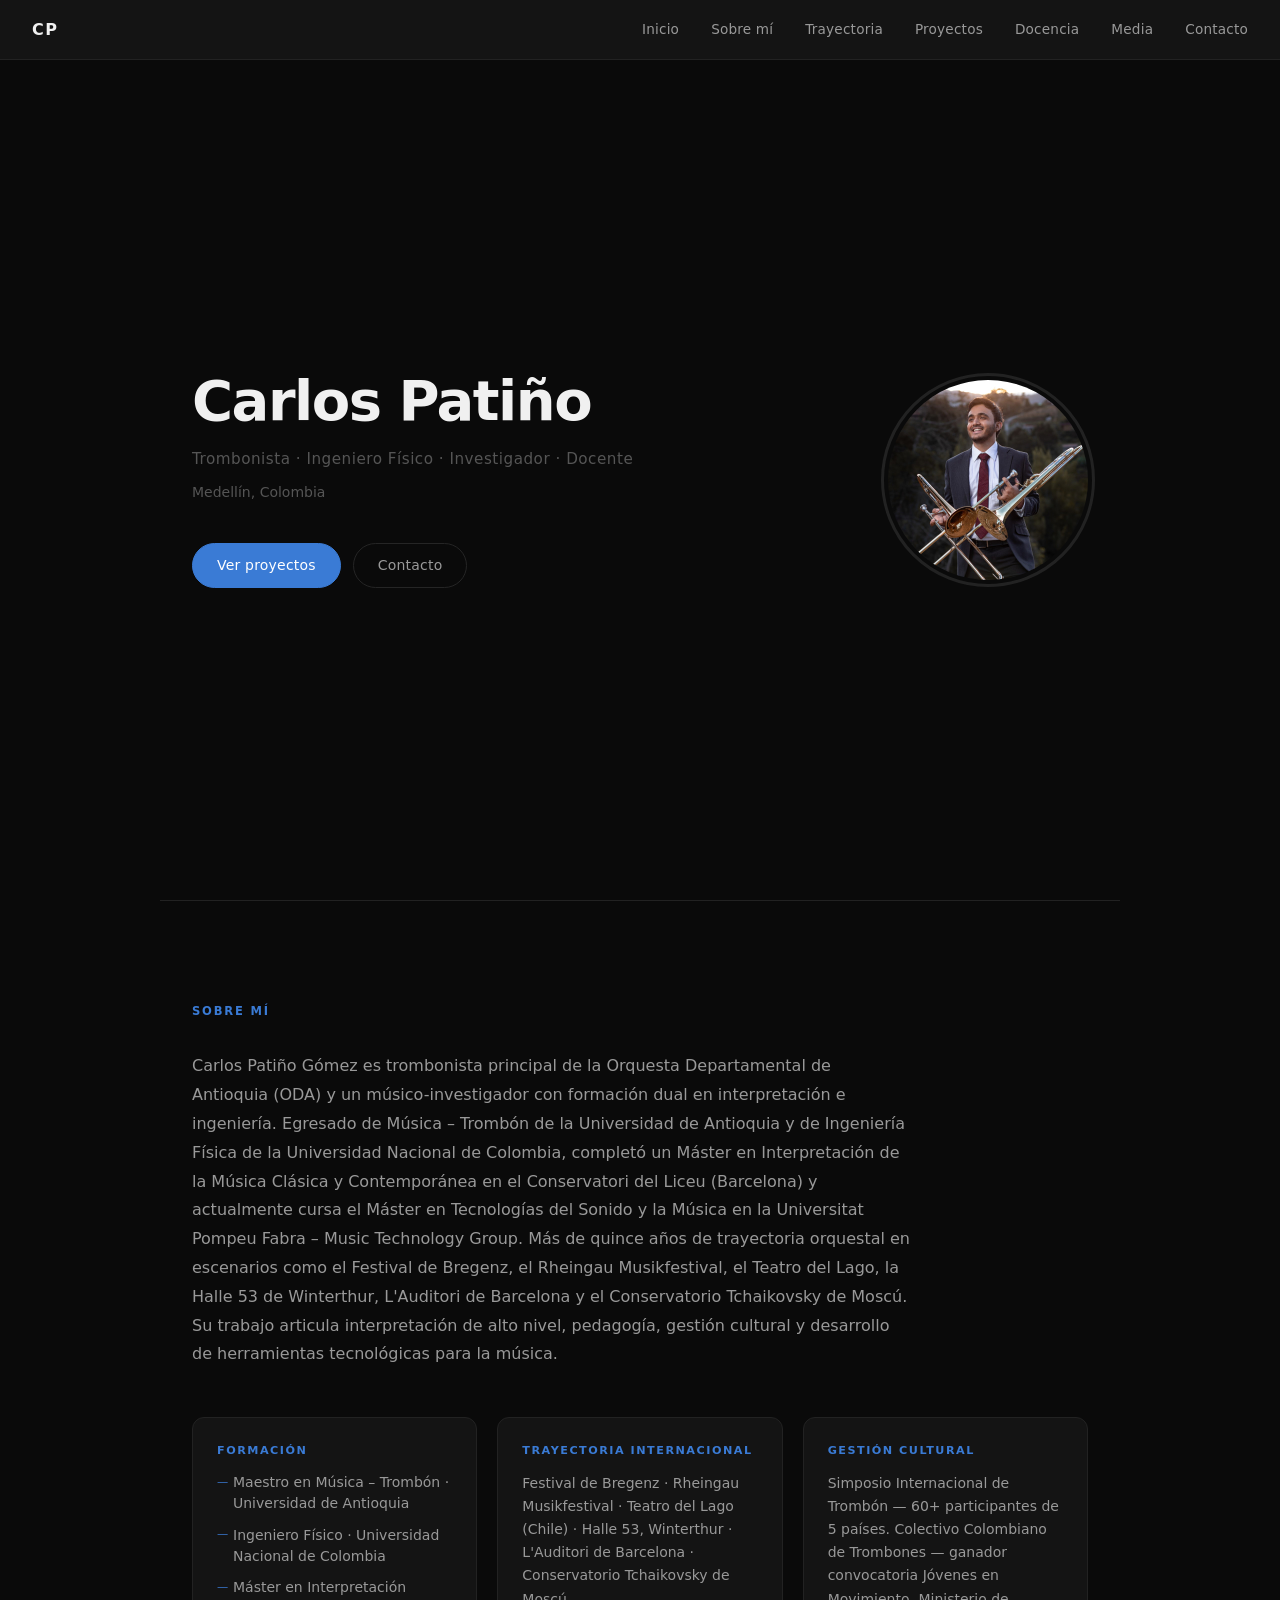
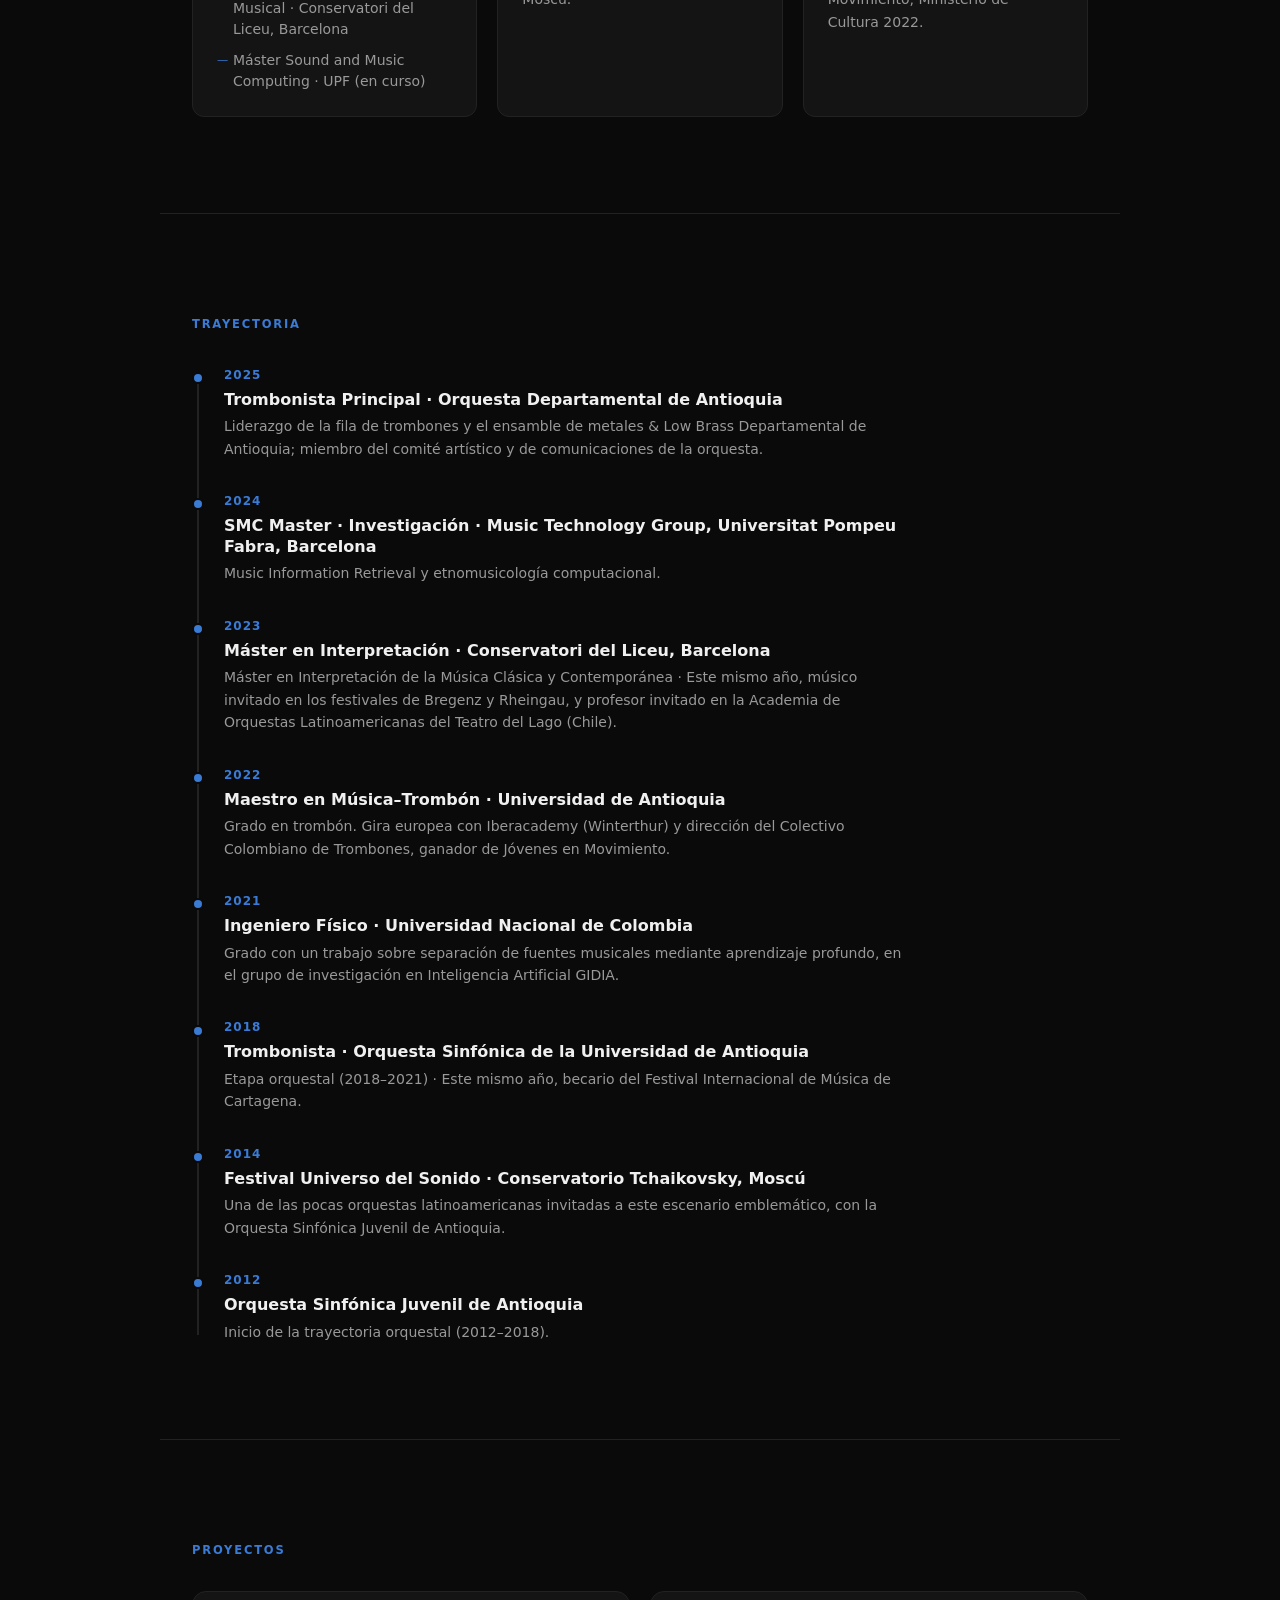
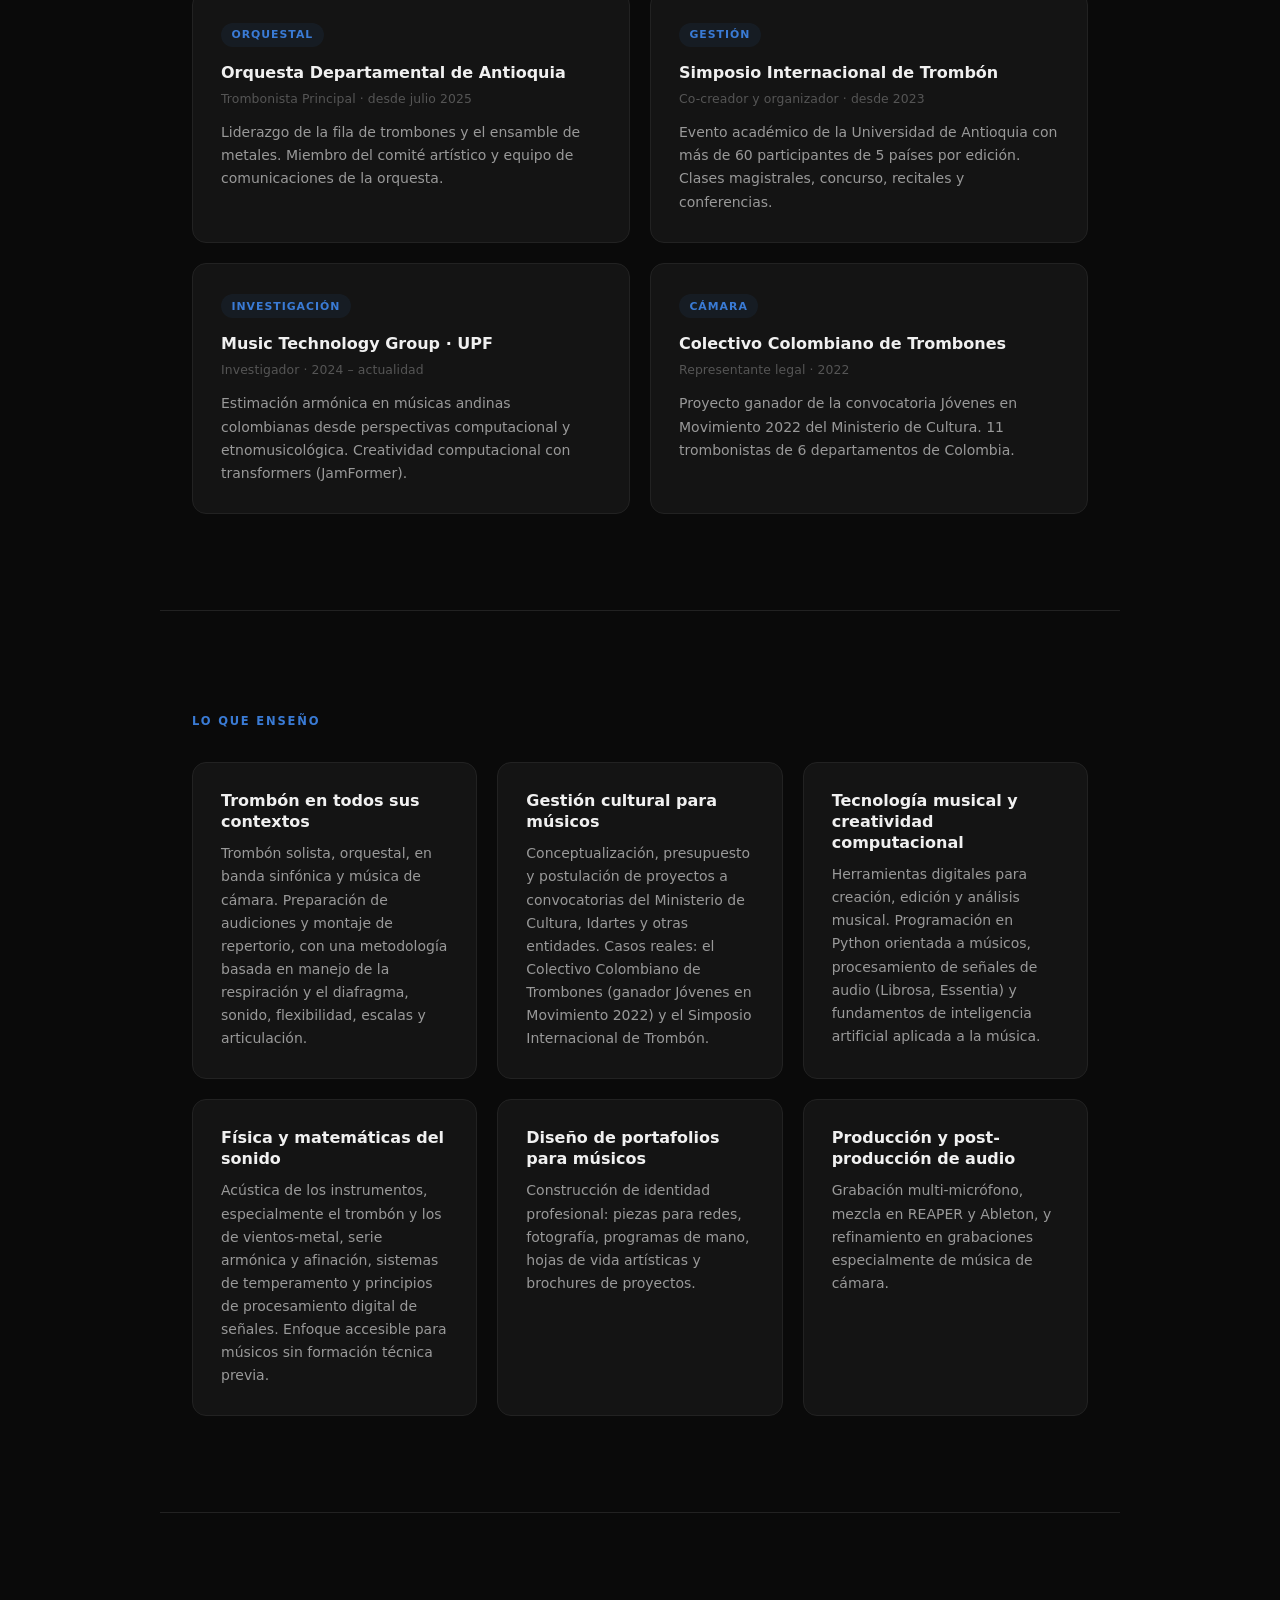
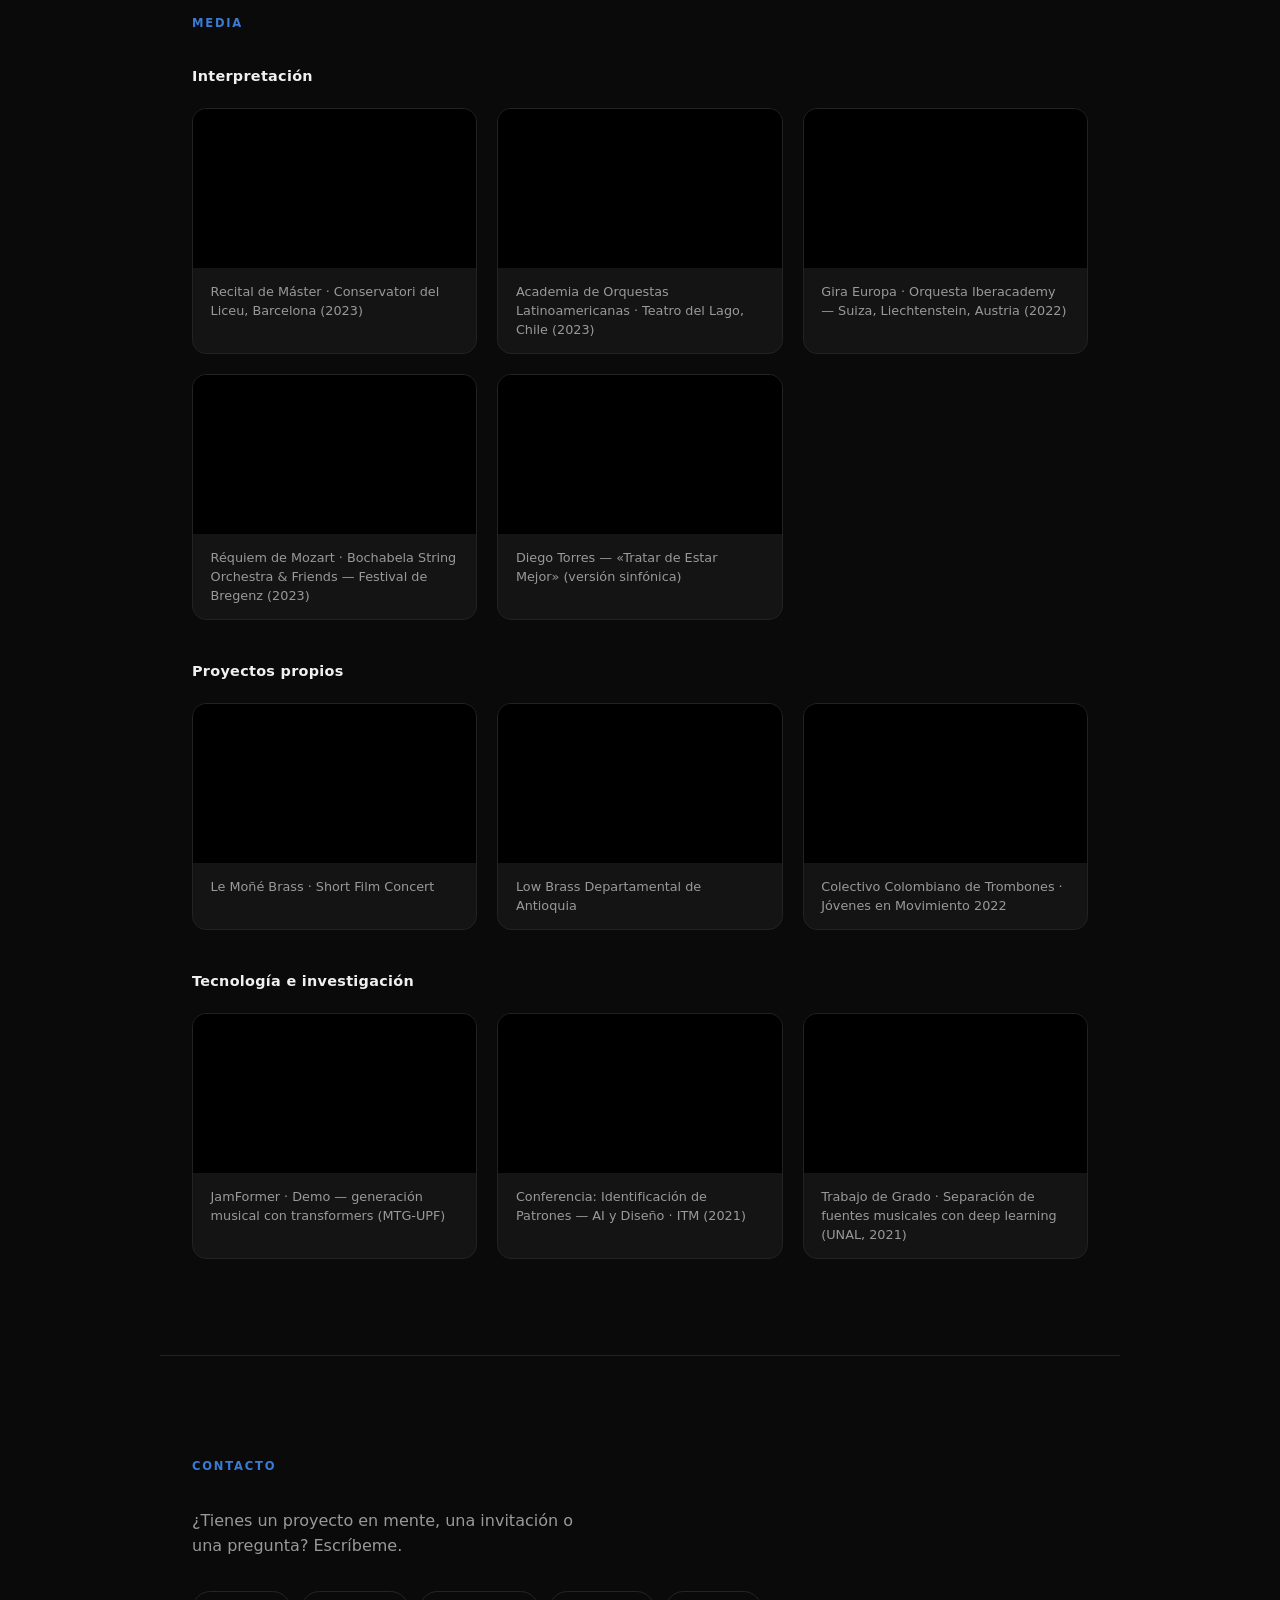
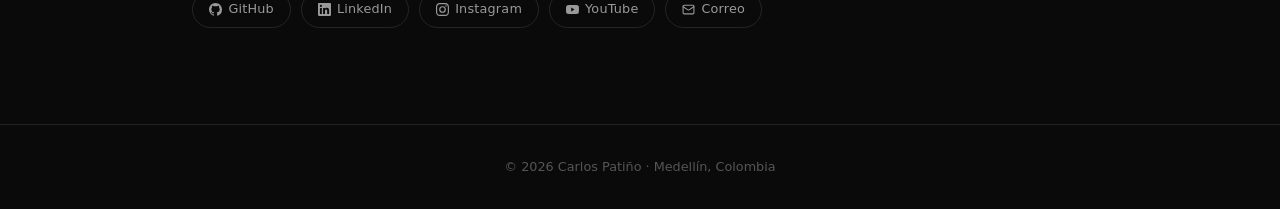
==== commit 152b23de: "Add timeline section and ignore source PDFs New #timeline section after about: eight milestones in r" ====
--- a/index.html
+++ b/index.html
@@ -20,6 +20,7 @@
     <nav class="nav-links">
       <a href="#hero">Inicio</a>
       <a href="#about">Sobre mí</a>
+      <a href="#timeline">Trayectoria</a>
       <a href="#projects">Proyectos</a>
       <a href="#teaching">Docencia</a>
       <a href="#media">Media</a>
@@ -66,6 +67,52 @@
     </div>
   </section>
 
+  <section id="timeline" class="section-timeline">
+    <span class="section-label">Trayectoria</span>
+    <ol class="timeline">
+      <li class="timeline-item">
+        <span class="timeline-year">2025</span>
+        <h3>Trombonista Principal · Orquesta Departamental de Antioquia</h3>
+        <p>Liderazgo de la fila de trombones y el ensamble de metales &amp; Low Brass Departamental de Antioquia; miembro del comité artístico y de comunicaciones de la orquesta.</p>
+      </li>
+      <li class="timeline-item">
+        <span class="timeline-year">2024</span>
+        <h3>SMC Master · Investigación · Music Technology Group, Universitat Pompeu Fabra, Barcelona</h3>
+        <p>Music Information Retrieval y etnomusicología computacional.</p>
+      </li>
+      <li class="timeline-item">
+        <span class="timeline-year">2023</span>
+        <h3>Máster en Interpretación · Conservatori del Liceu, Barcelona</h3>
+        <p>Máster en Interpretación de la Música Clásica y Contemporánea · Este mismo año, músico invitado en los festivales de Bregenz y Rheingau, y profesor invitado en la Academia de Orquestas Latinoamericanas del Teatro del Lago (Chile).</p>
+      </li>
+      <li class="timeline-item">
+        <span class="timeline-year">2022</span>
+        <h3>Maestro en Música–Trombón · Universidad de Antioquia</h3>
+        <p>Grado en trombón. Gira europea con Iberacademy (Winterthur) y dirección del Colectivo Colombiano de Trombones, ganador de Jóvenes en Movimiento.</p>
+      </li>
+      <li class="timeline-item">
+        <span class="timeline-year">2021</span>
+        <h3>Ingeniero Físico · Universidad Nacional de Colombia</h3>
+        <p>Grado con un trabajo sobre separación de fuentes musicales mediante aprendizaje profundo, en el grupo de investigación en Inteligencia Artificial GIDIA.</p>
+      </li>
+      <li class="timeline-item">
+        <span class="timeline-year">2018</span>
+        <h3>Trombonista · Orquesta Sinfónica de la Universidad de Antioquia</h3>
+        <p>Etapa orquestal (2018–2021) · Este mismo año, becario del Festival Internacional de Música de Cartagena.</p>
+      </li>
+      <li class="timeline-item">
+        <span class="timeline-year">2014</span>
+        <h3>Festival Universo del Sonido · Conservatorio Tchaikovsky, Moscú</h3>
+        <p>Una de las pocas orquestas latinoamericanas invitadas a este escenario emblemático, con la Orquesta Sinfónica Juvenil de Antioquia.</p>
+      </li>
+      <li class="timeline-item">
+        <span class="timeline-year">2012</span>
+        <h3>Orquesta Sinfónica Juvenil de Antioquia</h3>
+        <p>Inicio de la trayectoria orquestal (2012–2018).</p>
+      </li>
+    </ol>
+  </section>
+
   <section id="projects" class="section-projects">
     <span class="section-label">Proyectos</span>
     <div class="projects-grid">
--- a/assets/css/style.css
+++ b/assets/css/style.css
@@ -236,6 +236,73 @@
   top: 0.15em;
 }
 
+/* === TIMELINE === */
+
+.section-timeline {
+  border-top: 1px solid var(--color-border);
+}
+
+.timeline {
+  list-style: none;
+  position: relative;
+  max-width: 720px;
+}
+
+.timeline::before {
+  content: "";
+  position: absolute;
+  left: 5px;
+  top: 0.5em;
+  bottom: 0.5em;
+  width: 2px;
+  background: var(--color-border);
+}
+
+.timeline-item {
+  position: relative;
+  padding-left: 2rem;
+  padding-bottom: 2rem;
+}
+
+.timeline-item:last-child {
+  padding-bottom: 0;
+}
+
+.timeline-item::before {
+  content: "";
+  position: absolute;
+  left: 0;
+  top: 0.4em;
+  width: 12px;
+  height: 12px;
+  border-radius: 50%;
+  background: var(--color-accent);
+  border: 2px solid var(--color-bg);
+}
+
+.timeline-year {
+  display: block;
+  font-size: 0.75rem;
+  font-weight: 600;
+  letter-spacing: 1px;
+  color: var(--color-accent);
+  margin-bottom: 0.3rem;
+}
+
+.timeline-item h3 {
+  font-size: 1rem;
+  font-weight: 600;
+  color: var(--color-text-head);
+  line-height: 1.3;
+  margin-bottom: 0.3rem;
+}
+
+.timeline-item p {
+  font-size: 0.875rem;
+  color: var(--color-text-mid);
+  line-height: 1.6;
+}
+
 /* === PROJECTS === */
 
 .section-projects {
@@ -492,6 +559,17 @@
   }
 
   .nav-links {
-    gap: 1.25rem;
-  }
-}
+    gap: 1rem;
+    min-width: 0;
+    overflow-x: auto;
+    scrollbar-width: none;
+  }
+
+  .nav-links::-webkit-scrollbar {
+    display: none;
+  }
+
+  .nav-links a {
+    flex-shrink: 0;
+  }
+}
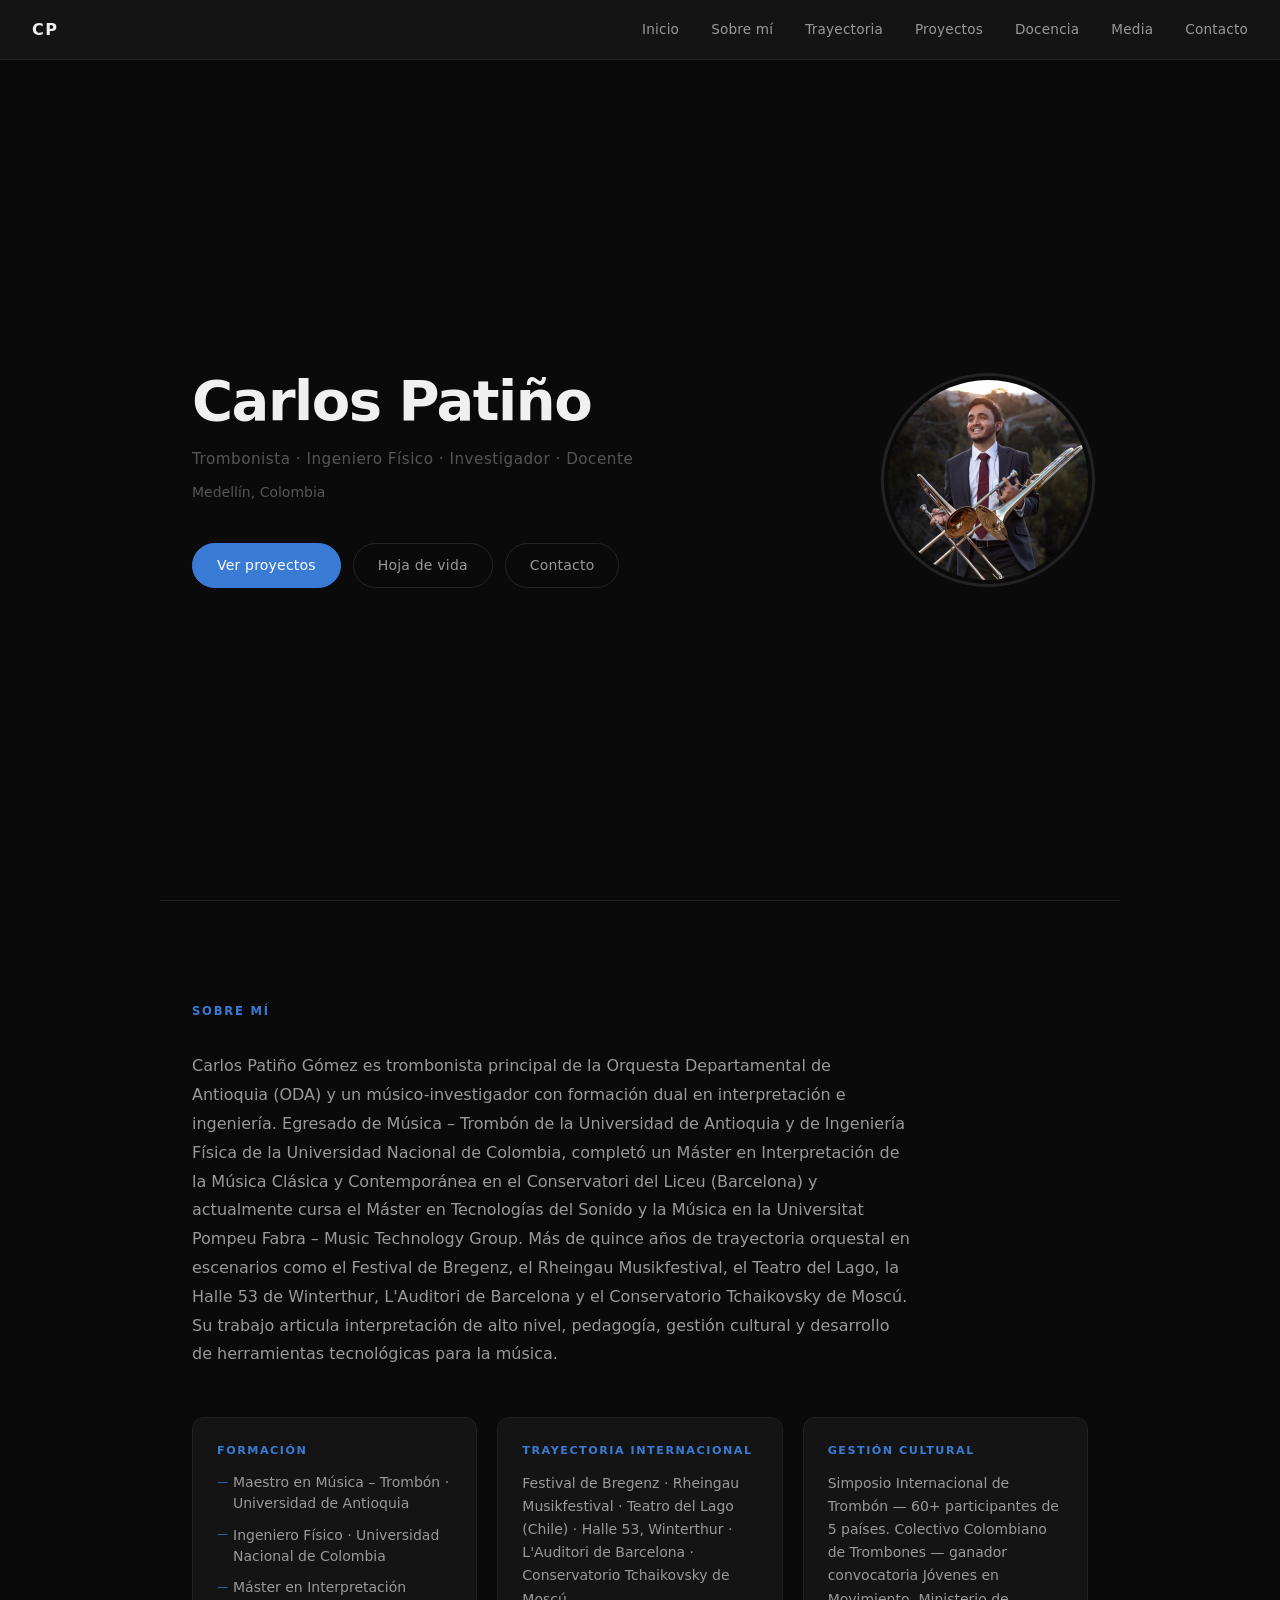
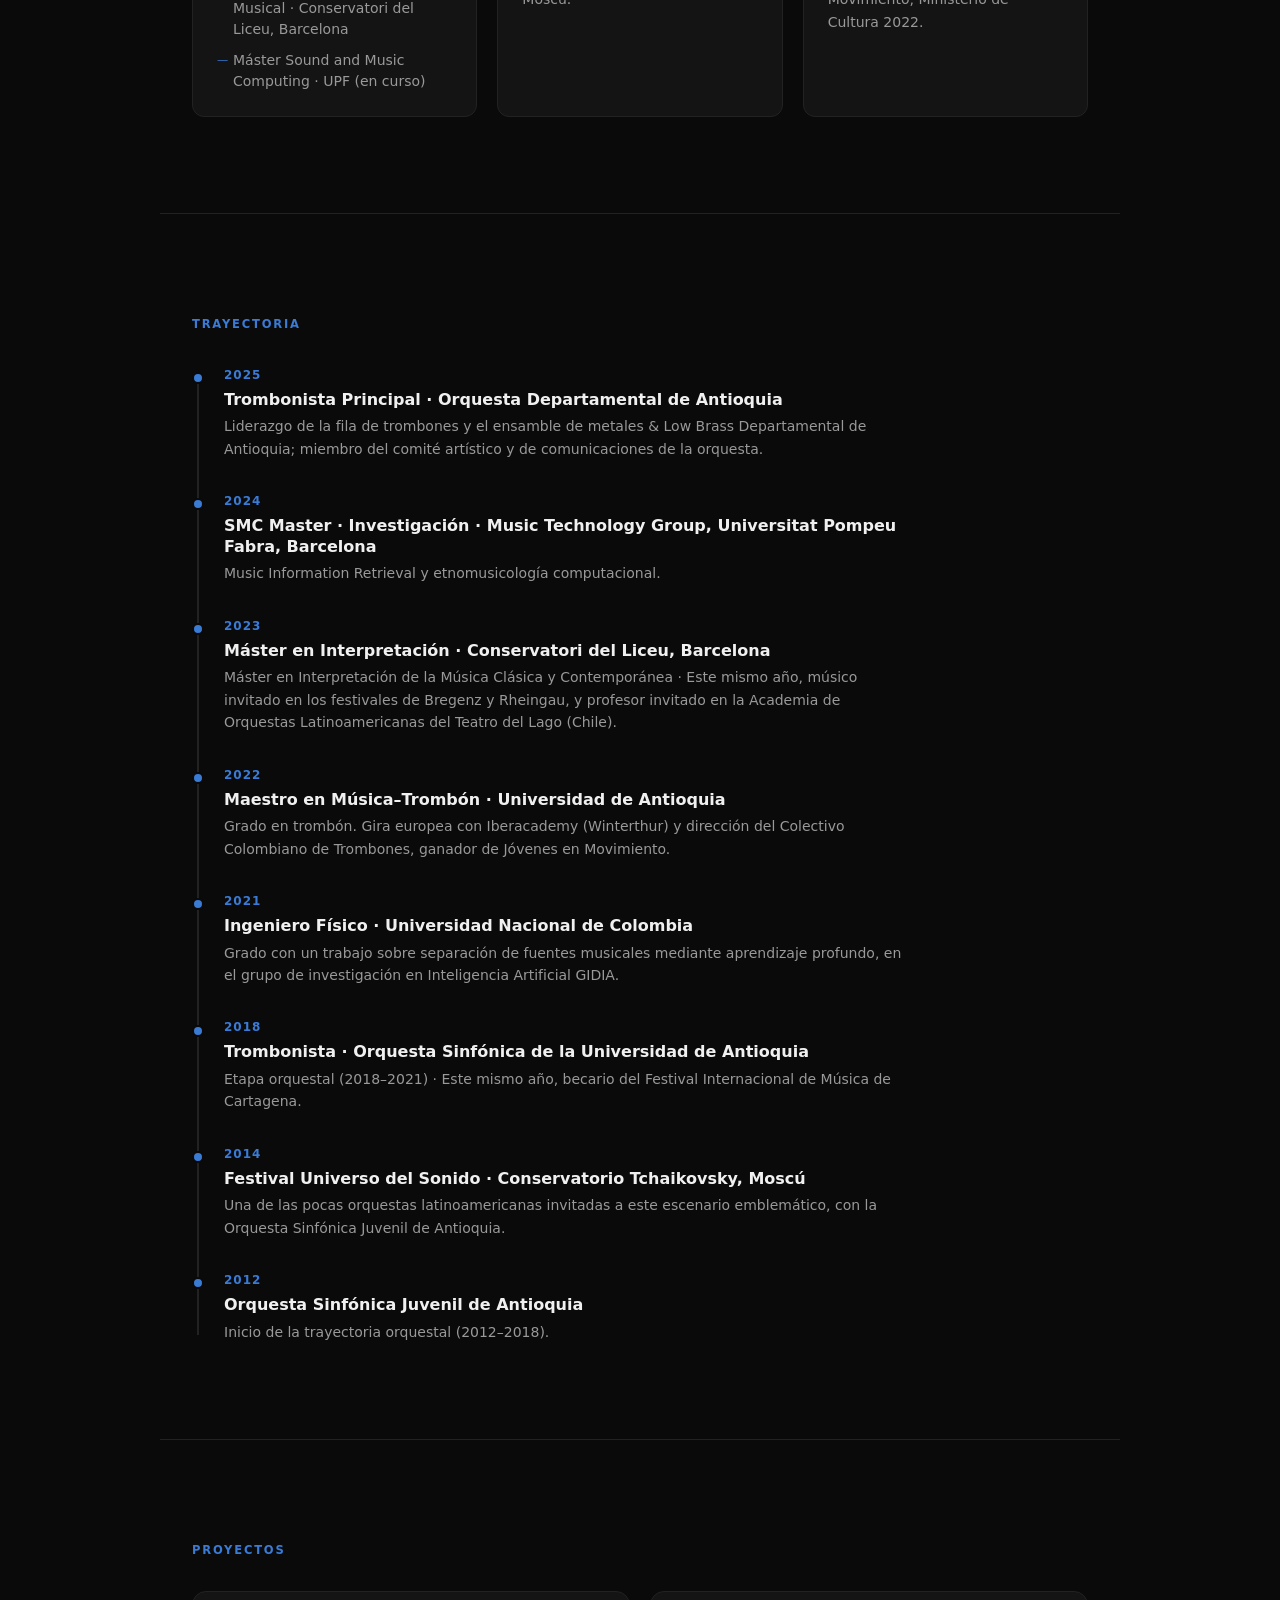
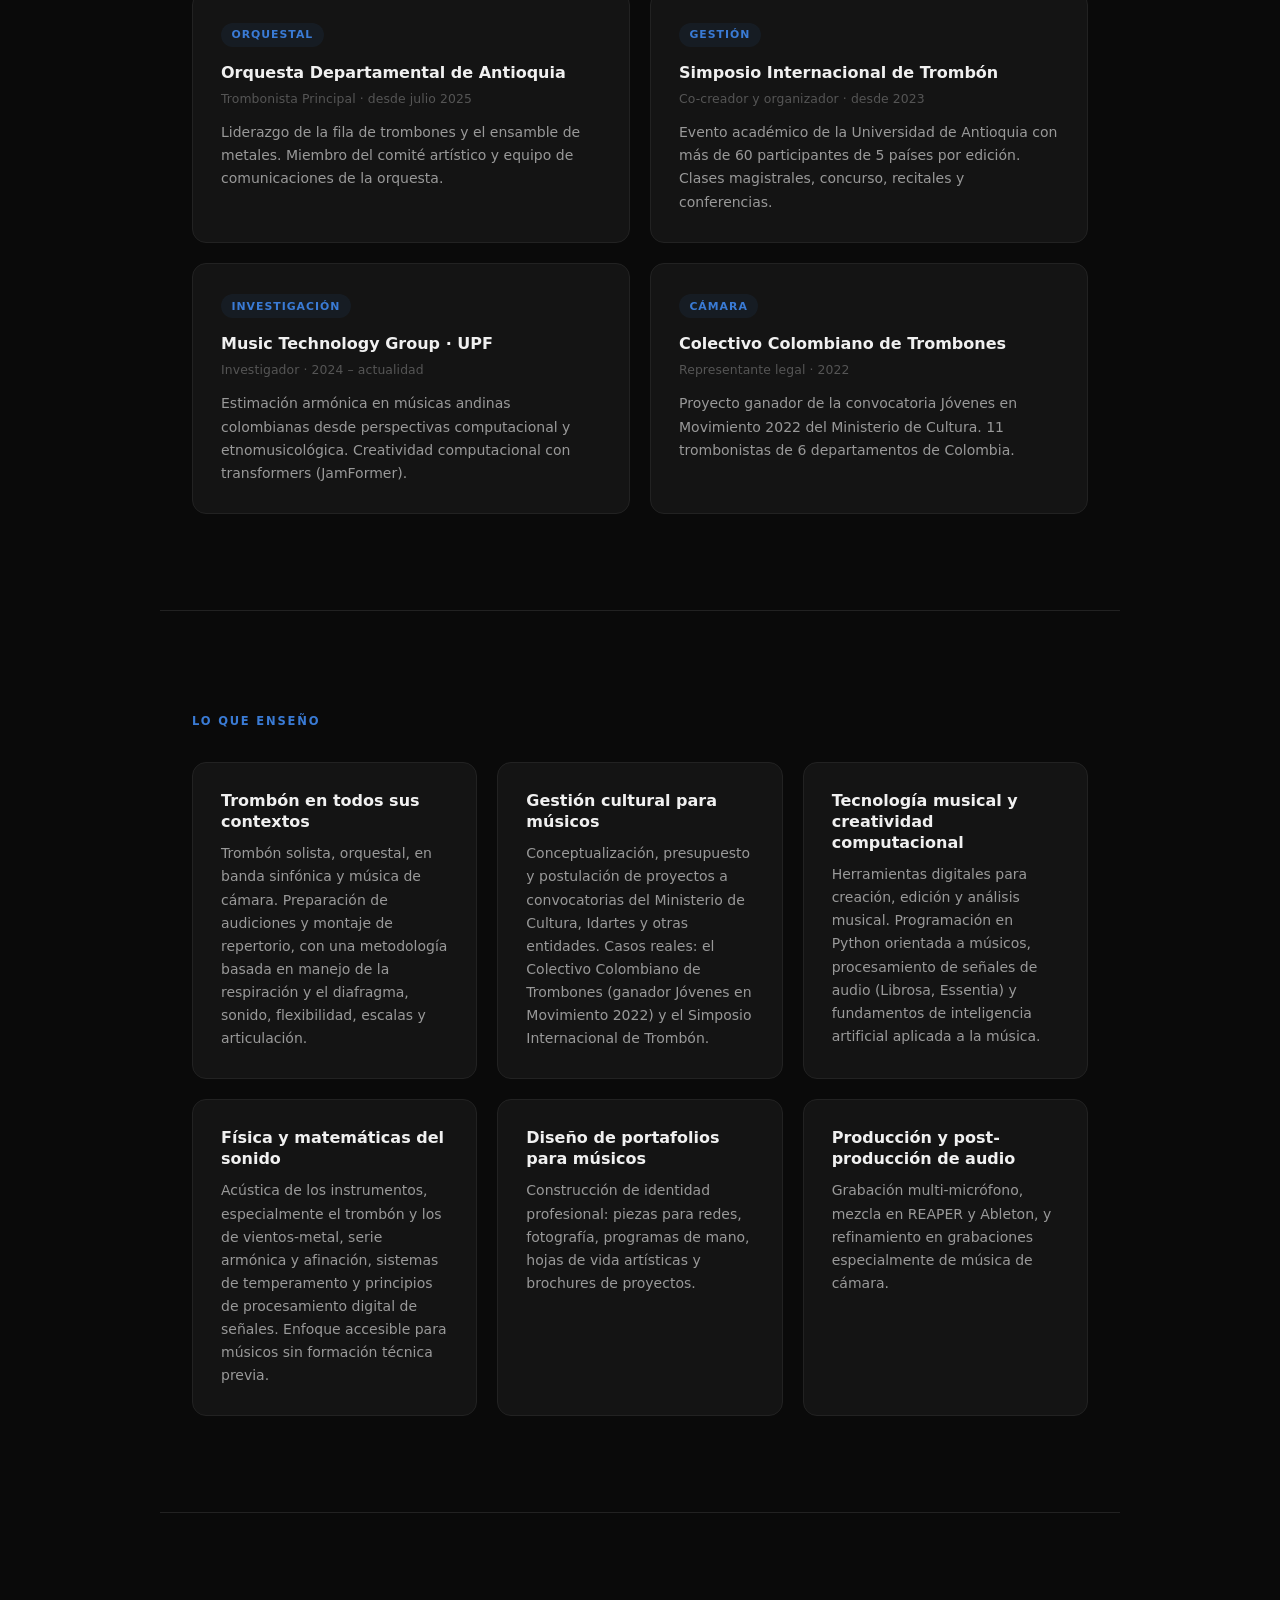
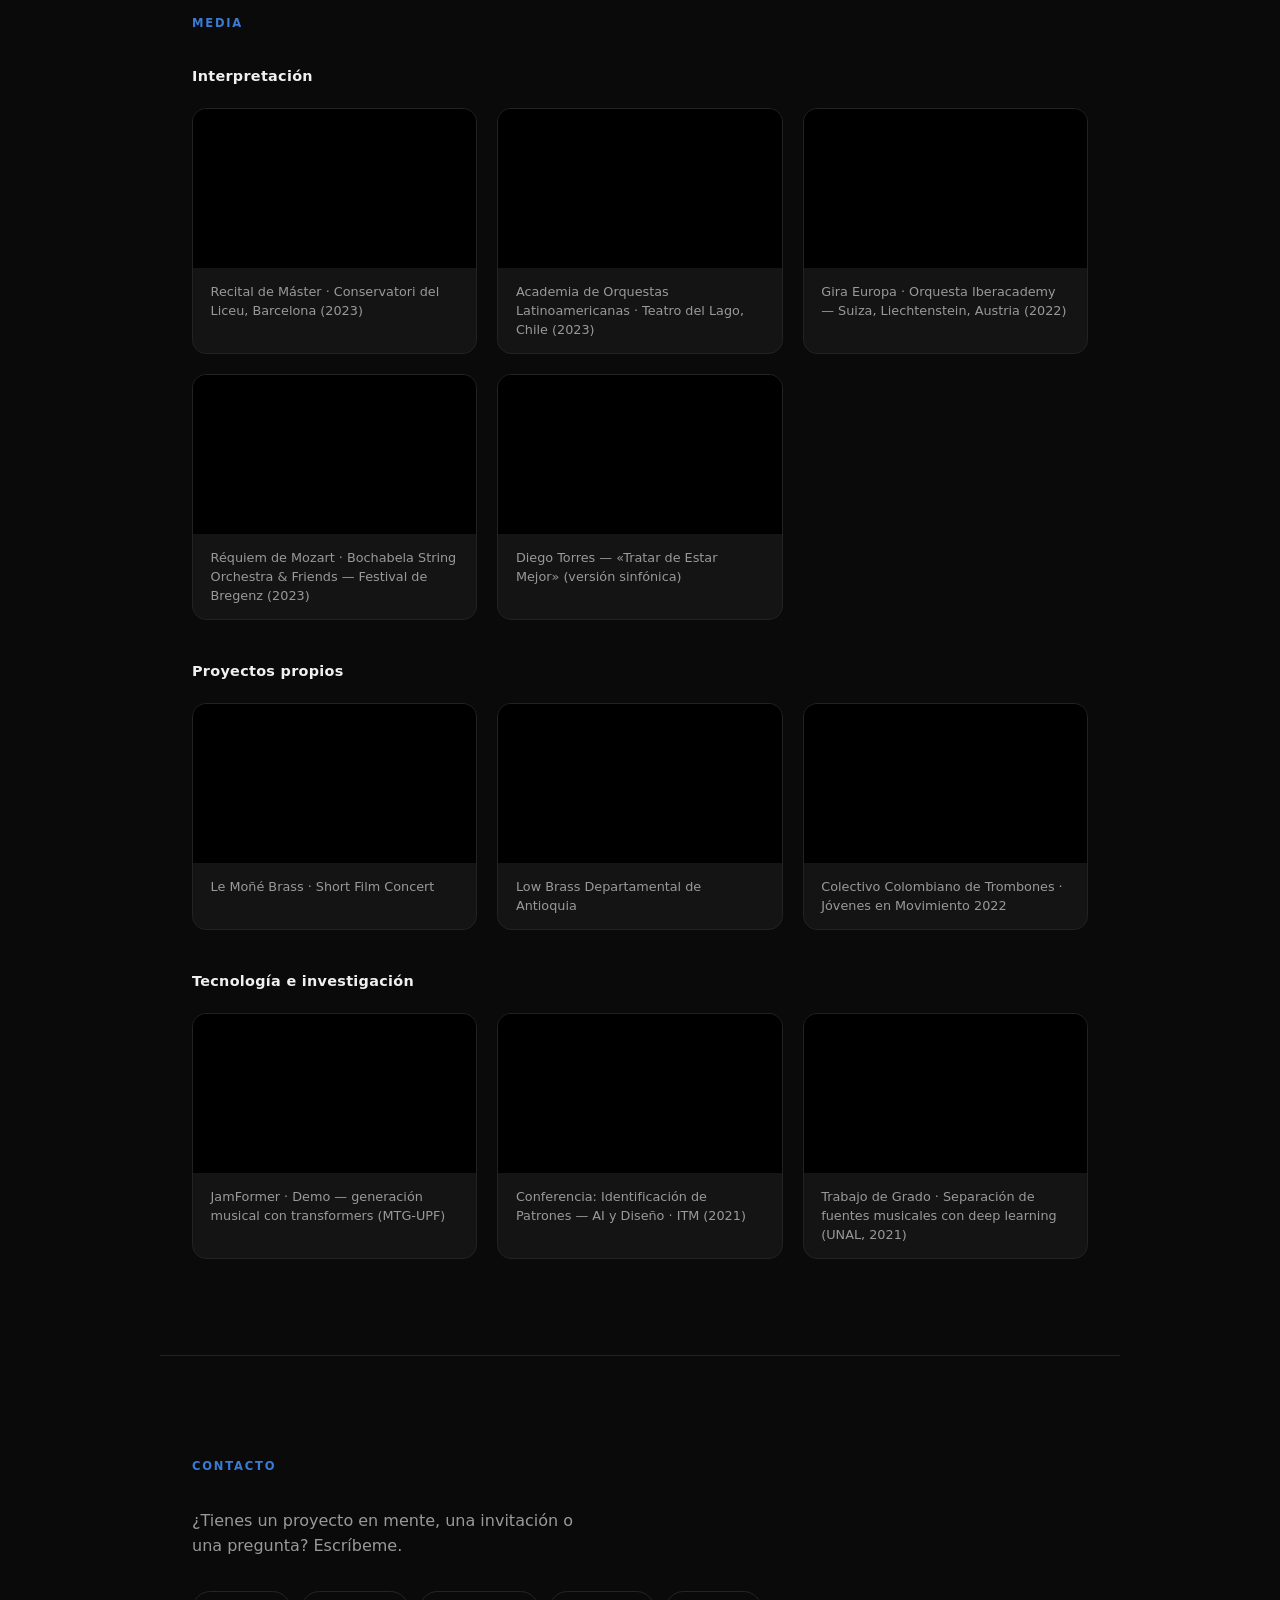
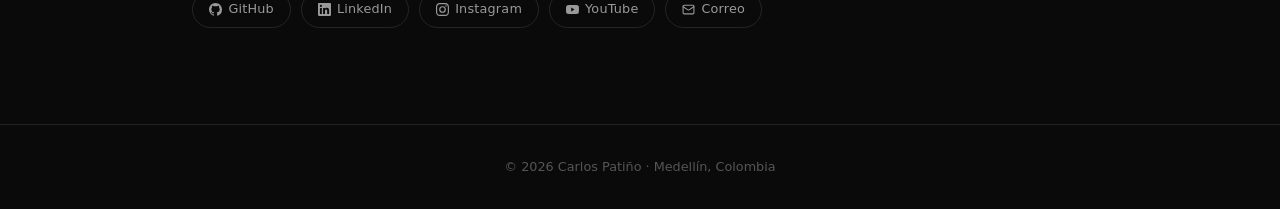
==== commit 7581bd70: "Add expandable CV page linked from the hero New standalone cv.html (light two-column document) openi" ====
--- a/index.html
+++ b/index.html
@@ -35,6 +35,7 @@
       <p class="hero-location">Medellín, Colombia</p>
       <div class="hero-cta">
         <a href="#projects" class="btn btn-primary">Ver proyectos</a>
+        <a href="cv.html" class="btn btn-secondary" target="_blank" rel="noopener">Hoja de vida</a>
         <a href="#contact" class="btn btn-secondary">Contacto</a>
       </div>
     </div>
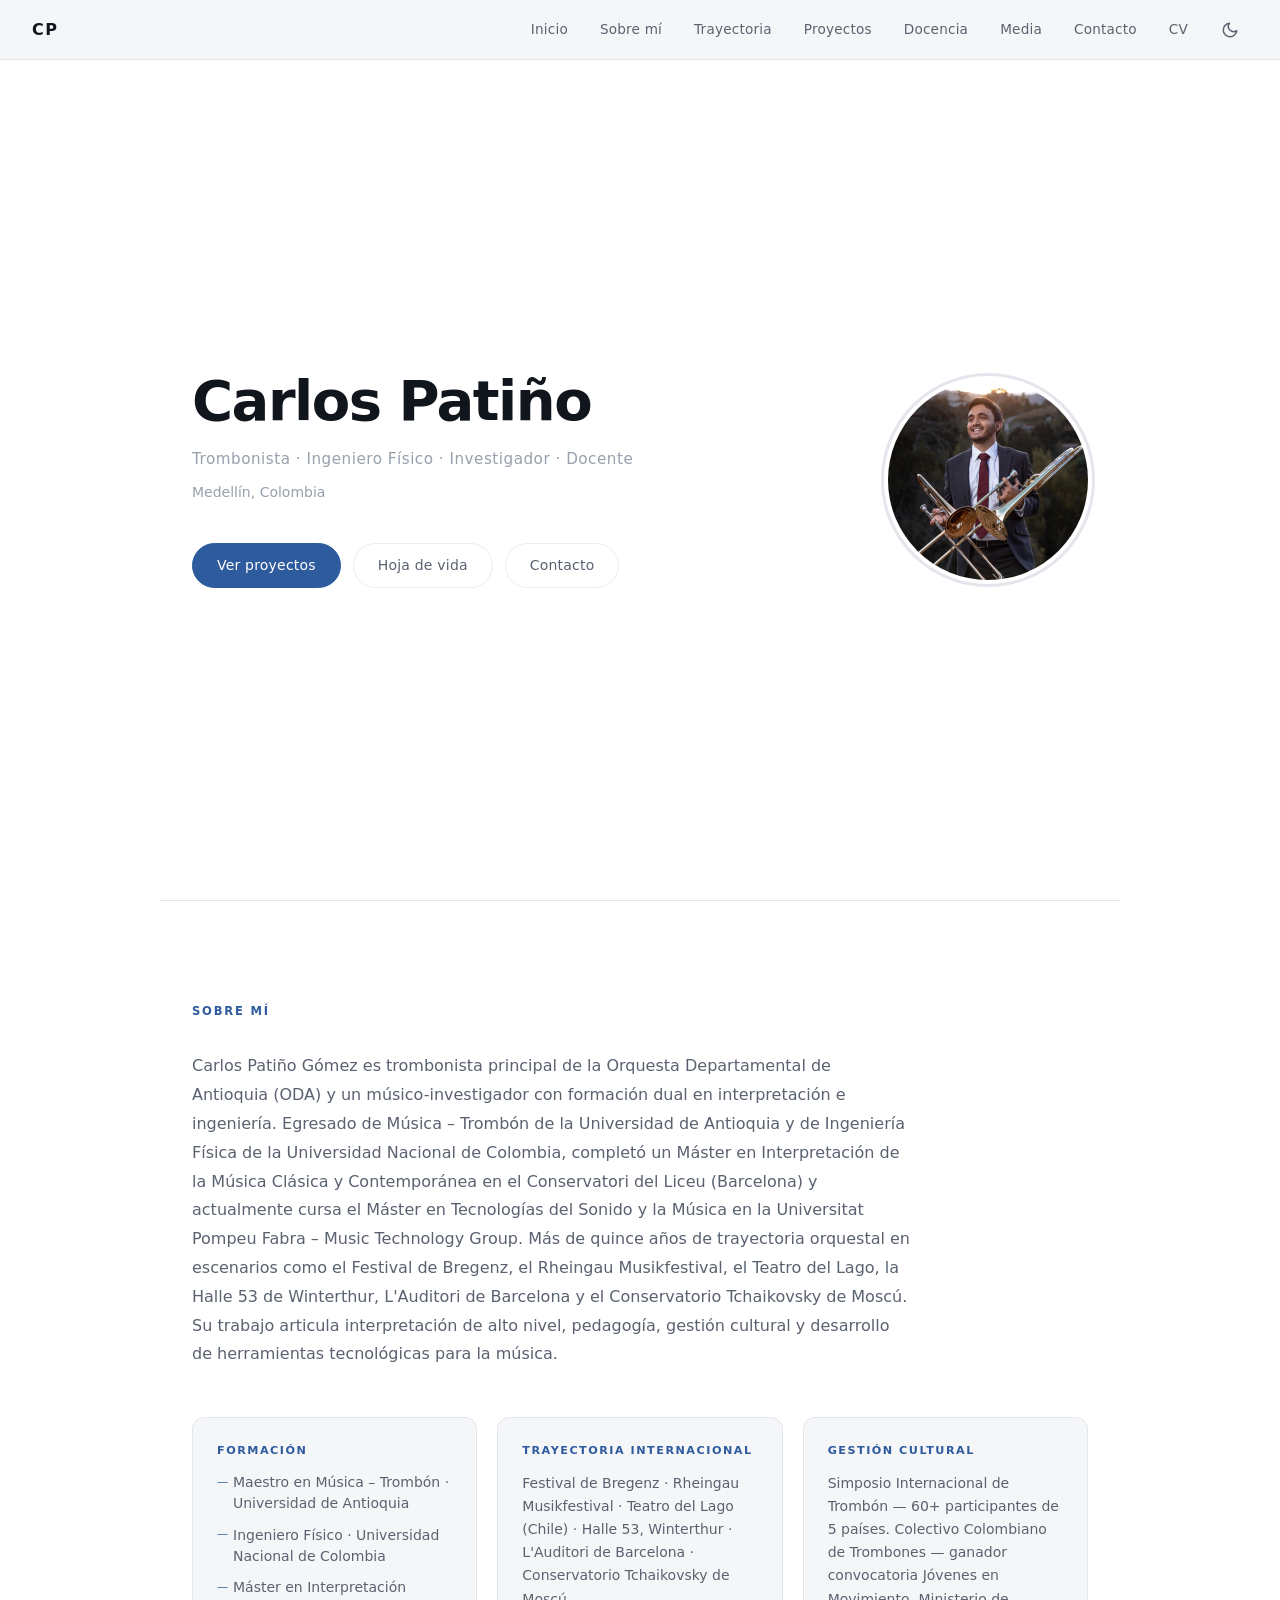
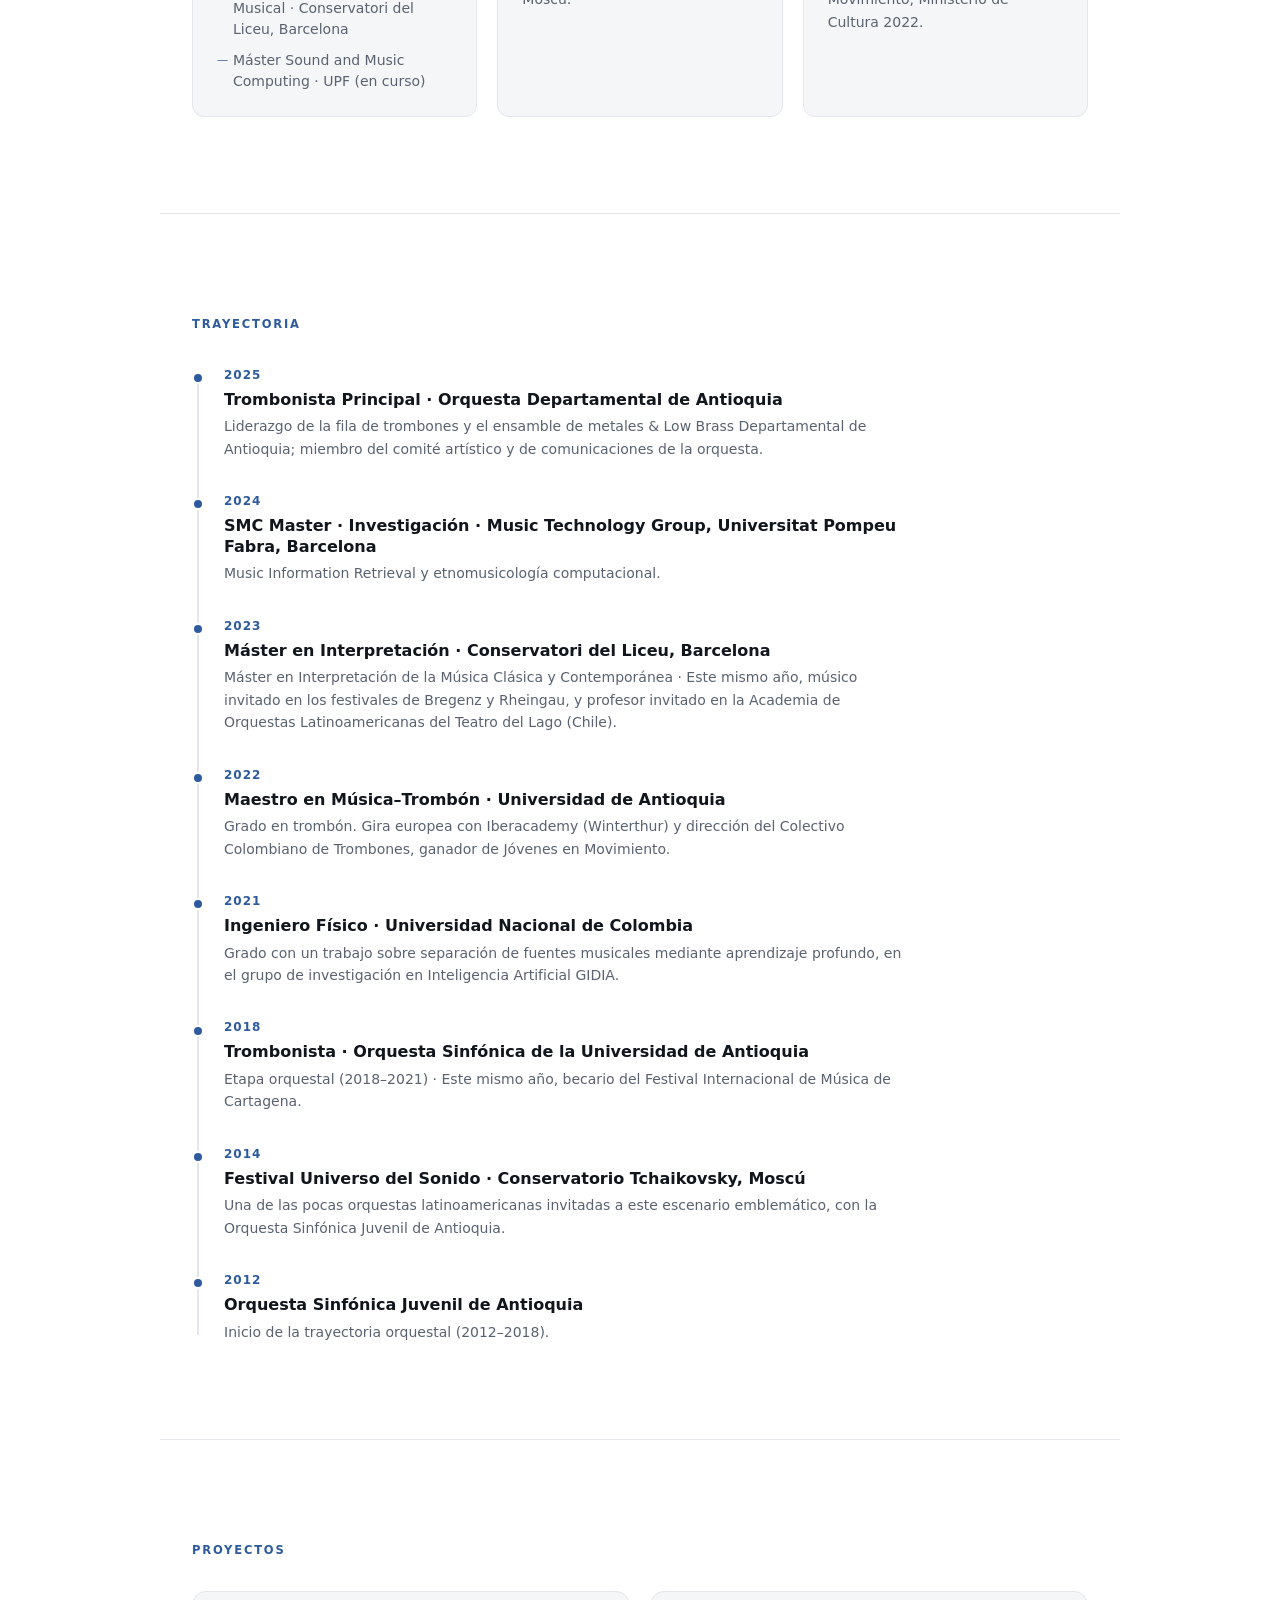
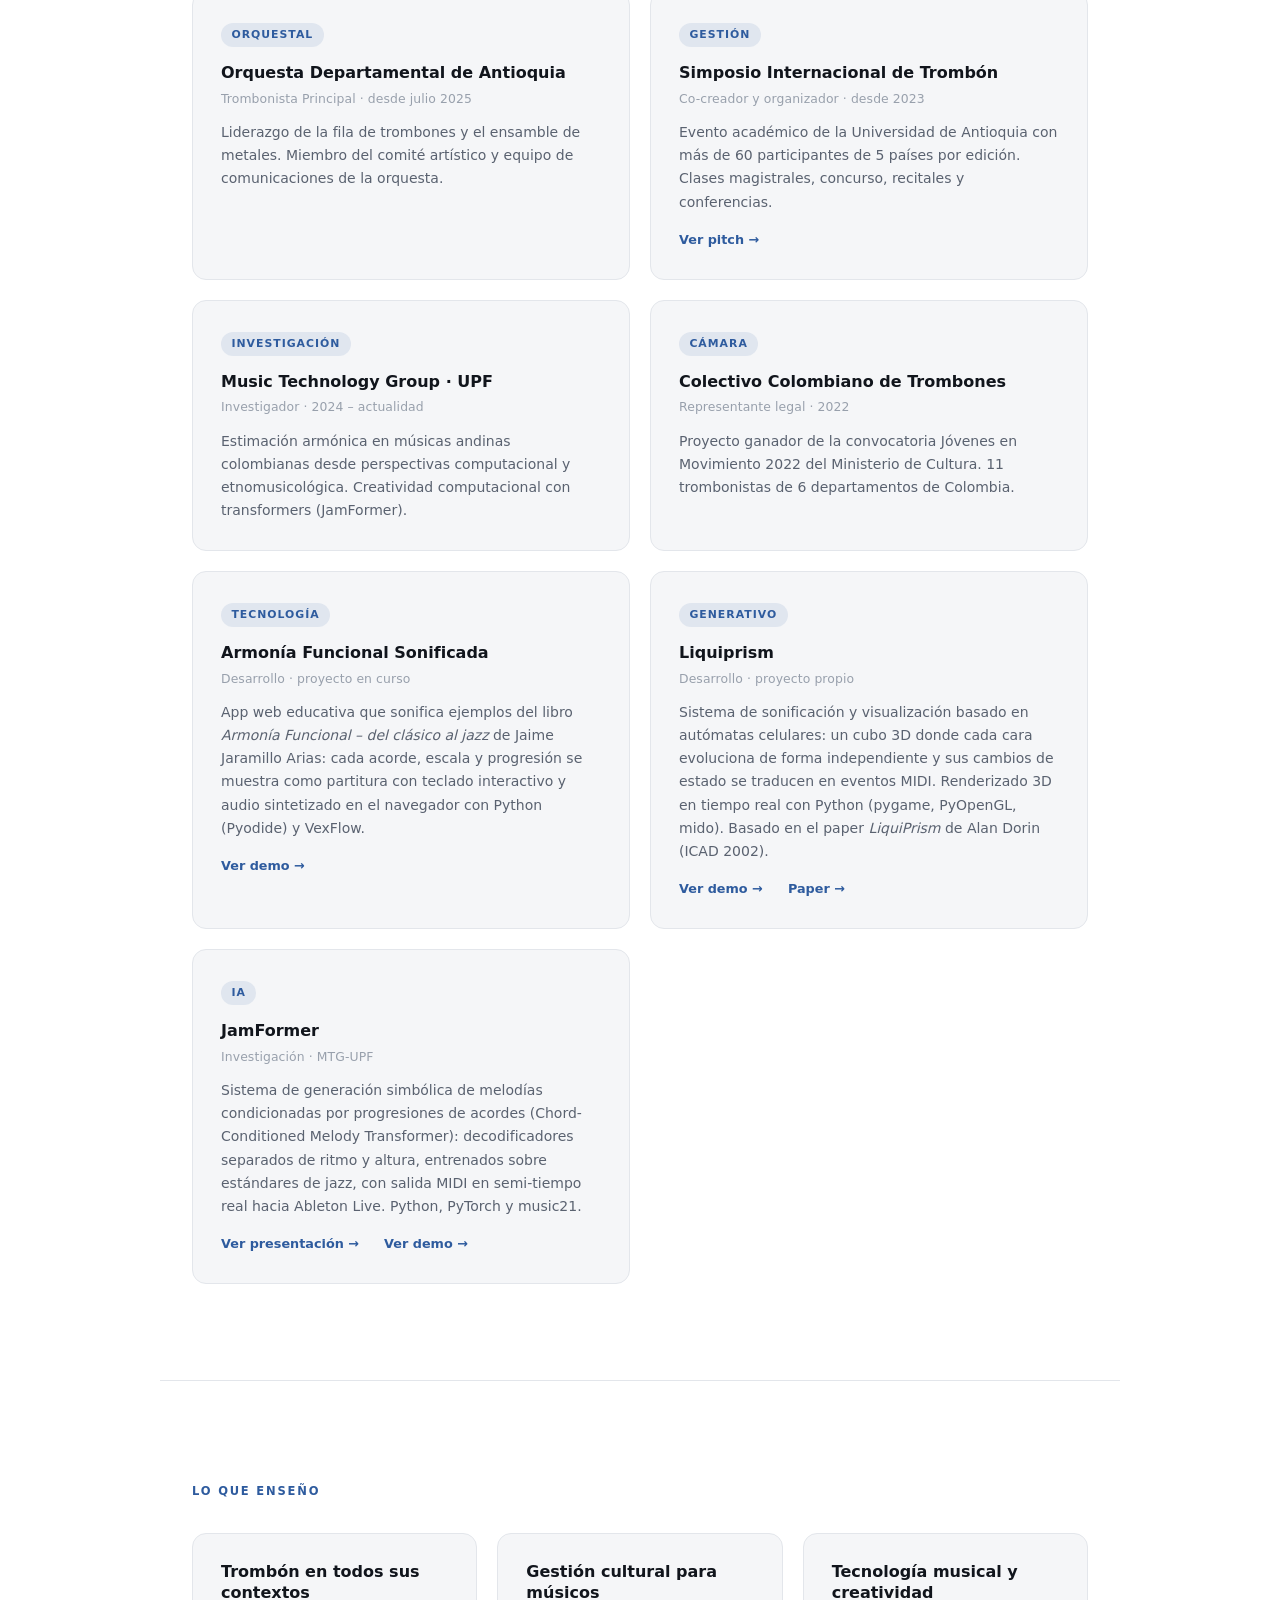
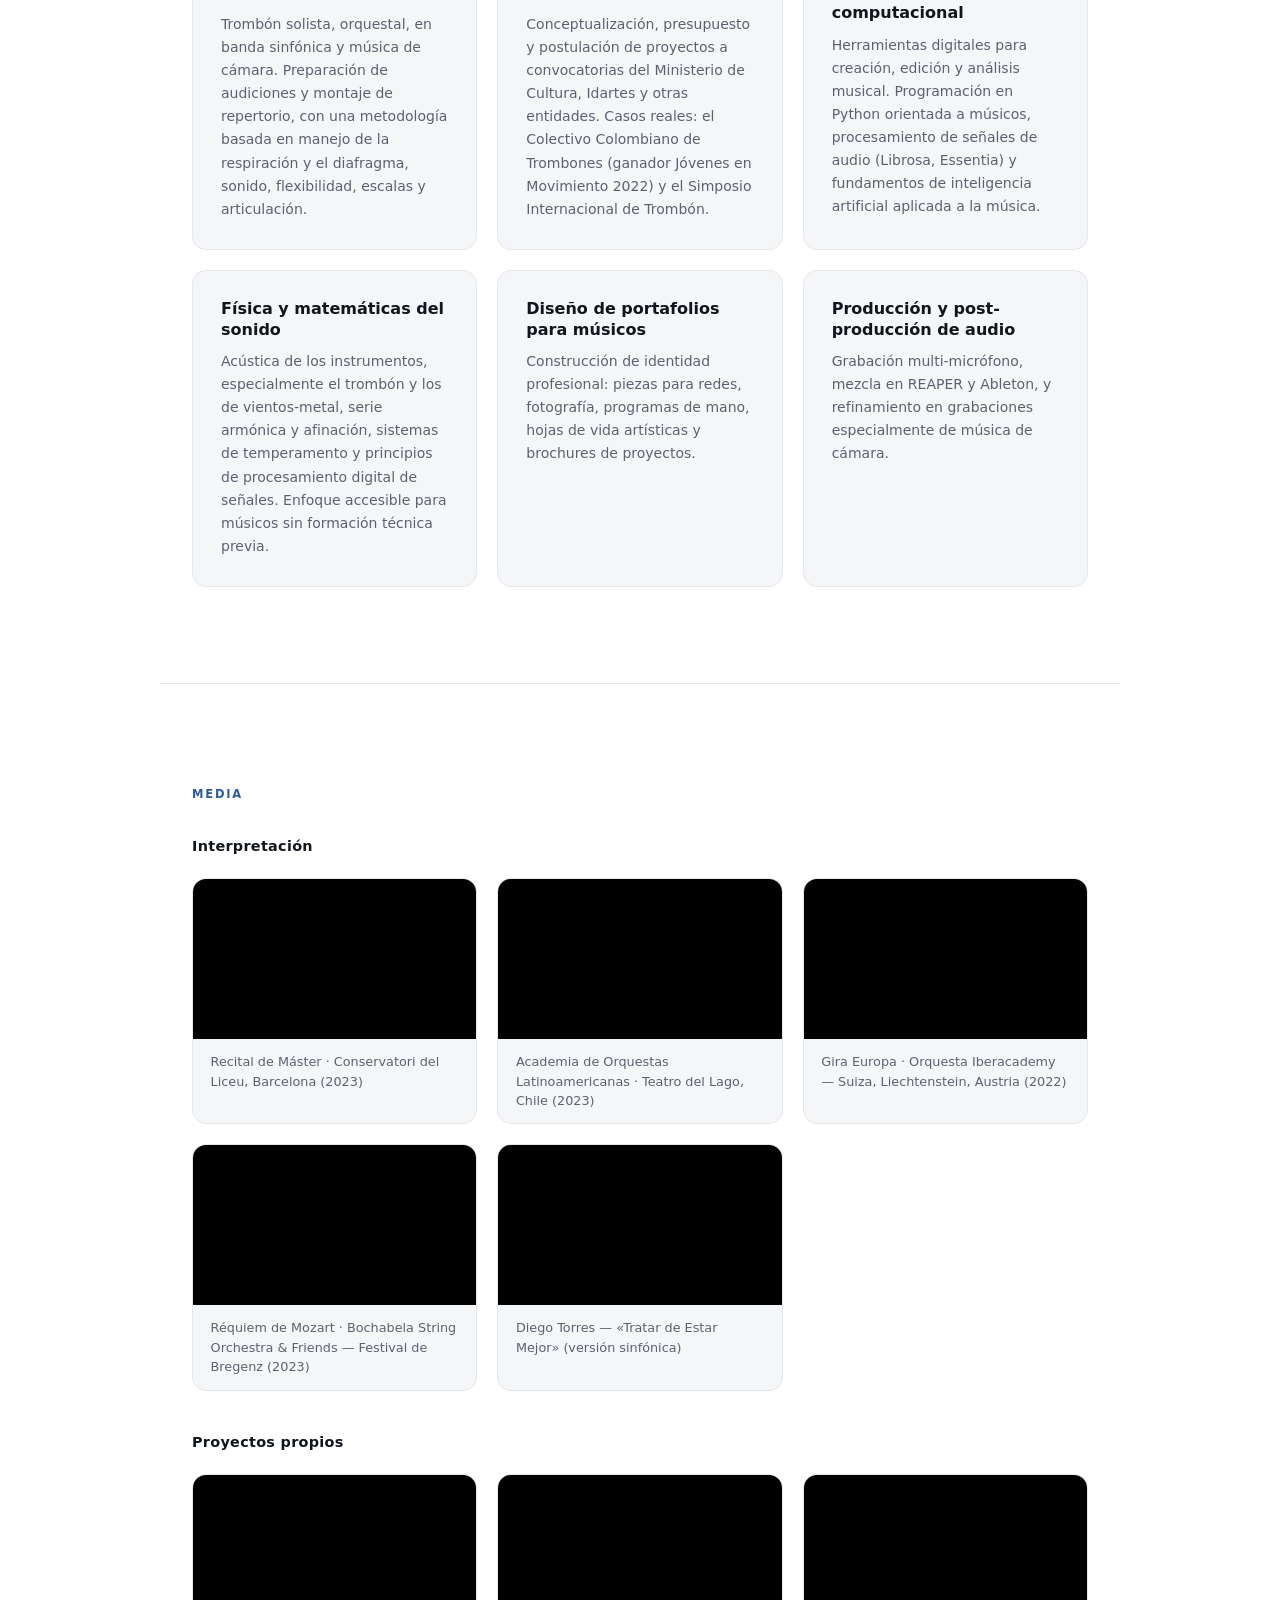
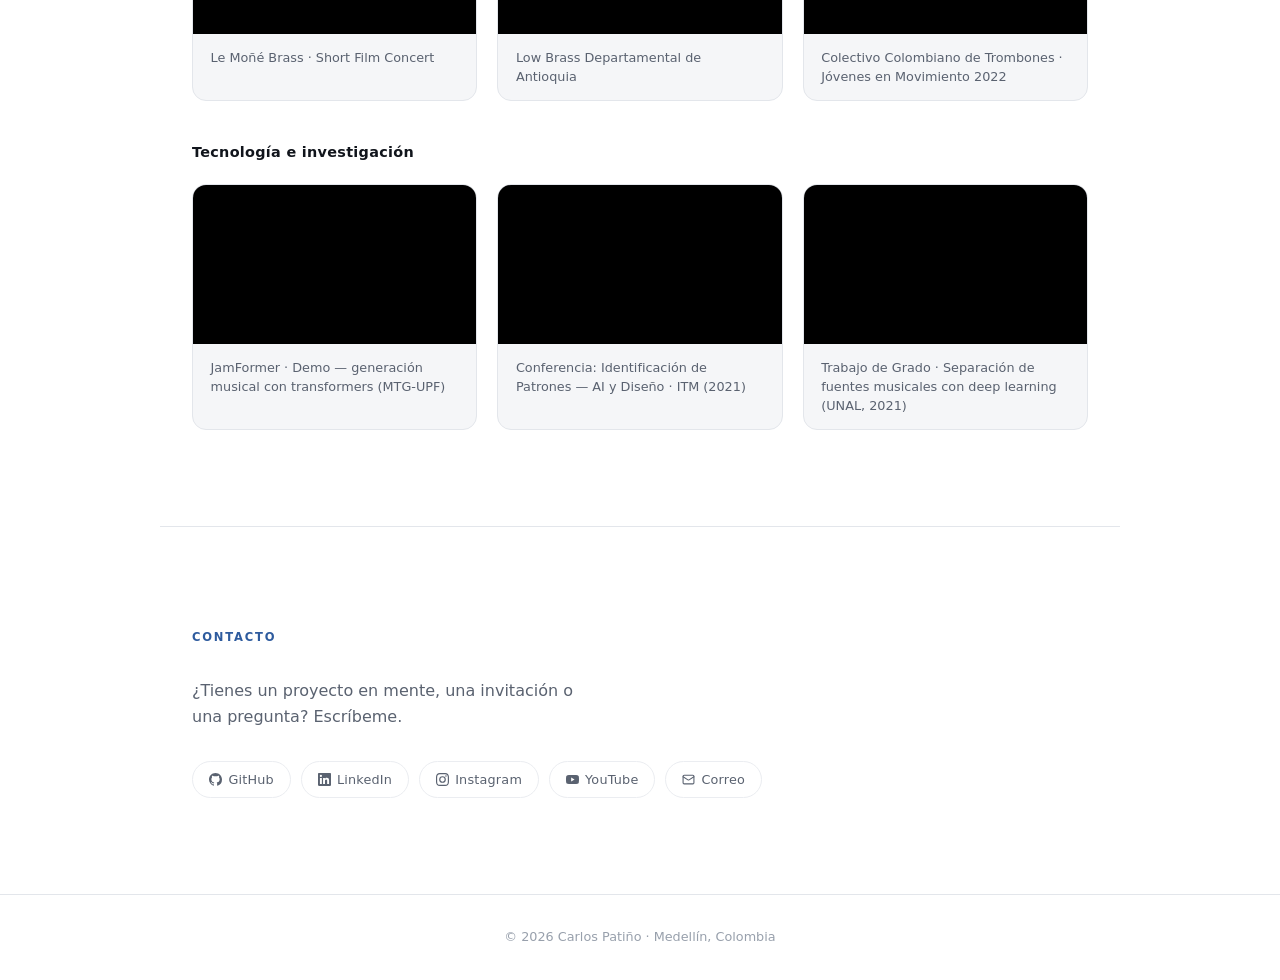
==== commit a4f69fbb: "Link external projects in portfolio and log session 9 Add project cards for Armonía Funcional Sonifi" ====
--- a/index.html
+++ b/index.html
@@ -12,20 +12,38 @@
   <meta property="og:image" content="https://cepatinog.github.io/mi-sitio/assets/images/foto.jpg">
   <link rel="icon" href="data:image/svg+xml,<svg xmlns='http://www.w3.org/2000/svg' viewBox='0 0 32 32'><rect width='32' height='32' rx='8' fill='%23141414'/><text x='50%25' y='50%25' dominant-baseline='central' text-anchor='middle' font-family='system-ui' font-size='14' font-weight='600' fill='%23e8e8e8'>CP</text></svg>">
   <link rel="stylesheet" href="assets/css/style.css">
+  <script>
+    // Set the theme before paint to avoid a flash of the wrong theme
+    document.documentElement.dataset.theme =
+      localStorage.getItem('theme') ||
+      (matchMedia('(prefers-color-scheme: light)').matches ? 'light' : 'dark');
+  </script>
 </head>
 <body>
 
   <header class="site-header">
     <a href="#hero" class="nav-logo">CP</a>
-    <nav class="nav-links">
-      <a href="#hero">Inicio</a>
-      <a href="#about">Sobre mí</a>
-      <a href="#timeline">Trayectoria</a>
-      <a href="#projects">Proyectos</a>
-      <a href="#teaching">Docencia</a>
-      <a href="#media">Media</a>
-      <a href="#contact">Contacto</a>
-    </nav>
+    <div class="nav-right">
+      <nav class="nav-links" id="nav-menu">
+        <a href="#hero">Inicio</a>
+        <a href="#about">Sobre mí</a>
+        <a href="#timeline">Trayectoria</a>
+        <a href="#projects">Proyectos</a>
+        <a href="#teaching">Docencia</a>
+        <a href="#media">Media</a>
+        <a href="#contact">Contacto</a>
+        <a href="cv.html" class="nav-cv" target="_blank" rel="noopener">CV</a>
+      </nav>
+      <button class="theme-toggle" aria-label="Cambiar tema" title="Cambiar tema">
+        <svg class="icon-sun" viewBox="0 0 24 24" fill="none" stroke="currentColor" stroke-width="2" stroke-linecap="round" stroke-linejoin="round" aria-hidden="true"><circle cx="12" cy="12" r="4"/><path d="M12 2v2M12 20v2M4.93 4.93l1.41 1.41M17.66 17.66l1.41 1.41M2 12h2M20 12h2M6.34 17.66l-1.41 1.41M19.07 4.93l-1.41 1.41"/></svg>
+        <svg class="icon-moon" viewBox="0 0 24 24" fill="none" stroke="currentColor" stroke-width="2" stroke-linecap="round" stroke-linejoin="round" aria-hidden="true"><path d="M21 12.79A9 9 0 1 1 11.21 3 7 7 0 0 0 21 12.79z"/></svg>
+      </button>
+      <button class="nav-toggle" aria-label="Abrir menú" aria-expanded="false" aria-controls="nav-menu">
+        <span class="nav-toggle-bar"></span>
+        <span class="nav-toggle-bar"></span>
+        <span class="nav-toggle-bar"></span>
+      </button>
+    </div>
   </header>
 
   <section id="hero" class="section-hero">
@@ -128,6 +146,7 @@
         <h3>Simposio Internacional de Trombón</h3>
         <p class="project-role">Co-creador y organizador · desde 2023</p>
         <p>Evento académico de la Universidad de Antioquia con más de 60 participantes de 5 países por edición. Clases magistrales, concurso, recitales y conferencias.</p>
+        <a href="https://www.youtube.com/watch?v=BrwR1YnPYYY" class="project-link" target="_blank" rel="noopener">Ver pitch →</a>
       </article>
       <article class="project-card">
         <span class="project-tag">Investigación</span>
@@ -140,6 +159,29 @@
         <h3>Colectivo Colombiano de Trombones</h3>
         <p class="project-role">Representante legal · 2022</p>
         <p>Proyecto ganador de la convocatoria Jóvenes en Movimiento 2022 del Ministerio de Cultura. 11 trombonistas de 6 departamentos de Colombia.</p>
+      </article>
+      <article class="project-card">
+        <span class="project-tag">Tecnología</span>
+        <h3>Armonía Funcional Sonificada</h3>
+        <p class="project-role">Desarrollo · proyecto en curso</p>
+        <p>App web educativa que sonifica ejemplos del libro <em>Armonía Funcional – del clásico al jazz</em> de Jaime Jaramillo Arias: cada acorde, escala y progresión se muestra como partitura con teclado interactivo y audio sintetizado en el navegador con Python (Pyodide) y VexFlow.</p>
+        <a href="https://cepatinog.github.io/armonia-funcional-sonificada/" class="project-link" target="_blank" rel="noopener">Ver demo →</a>
+      </article>
+      <article class="project-card">
+        <span class="project-tag">Generativo</span>
+        <h3>Liquiprism</h3>
+        <p class="project-role">Desarrollo · proyecto propio</p>
+        <p>Sistema de sonificación y visualización basado en autómatas celulares: un cubo 3D donde cada cara evoluciona de forma independiente y sus cambios de estado se traducen en eventos MIDI. Renderizado 3D en tiempo real con Python (pygame, PyOpenGL, mido). Basado en el paper <em>LiquiPrism</em> de Alan Dorin (ICAD 2002).</p>
+        <a href="https://www.youtube.com/watch?v=MHKKYZVBCP0" class="project-link" target="_blank" rel="noopener">Ver demo →</a>
+        <a href="https://users.monash.edu/~aland/PAPERS/liquiPrism_ICAD2002.pdf" class="project-link" target="_blank" rel="noopener">Paper →</a>
+      </article>
+      <article class="project-card">
+        <span class="project-tag">IA</span>
+        <h3>JamFormer</h3>
+        <p class="project-role">Investigación · MTG-UPF</p>
+        <p>Sistema de generación simbólica de melodías condicionadas por progresiones de acordes (Chord-Conditioned Melody Transformer): decodificadores separados de ritmo y altura, entrenados sobre estándares de jazz, con salida MIDI en semi-tiempo real hacia Ableton Live. Python, PyTorch y music21.</p>
+        <a href="https://www.youtube.com/watch?v=3Ol9a_l5zi0" class="project-link" target="_blank" rel="noopener">Ver presentación →</a>
+        <a href="https://www.youtube.com/watch?v=fT_El8pyRK8" class="project-link" target="_blank" rel="noopener">Ver demo →</a>
       </article>
     </div>
   </section>
@@ -287,5 +329,7 @@
     <p>© 2026 Carlos Patiño · Medellín, Colombia</p>
   </footer>
 
+  <script defer src="assets/js/main.js"></script>
+
 </body>
 </html>
--- a/assets/css/style.css
+++ b/assets/css/style.css
@@ -13,6 +13,19 @@
   --max-width:        960px;
 }
 
+:root[data-theme="light"] {
+  --color-bg:         #ffffff;
+  --color-card:       #f5f6f8;
+  --color-border:     #e3e6eb;
+  --color-border-sub: #ebedf1;
+  --color-text:       #1f2430;
+  --color-text-mid:   #5a6270;
+  --color-text-dim:   #98a0ac;
+  --color-text-head:  #11151c;
+  --color-accent:     #2e5b9e;
+  --color-accent-bg:  rgba(46, 91, 158, 0.10);
+}
+
 *, *::before, *::after { box-sizing: border-box; margin: 0; padding: 0; }
 
 html {
@@ -67,6 +80,85 @@
   color: var(--color-text);
 }
 
+.nav-links a.active {
+  color: var(--color-accent);
+}
+
+.nav-toggle {
+  display: none;
+  flex-direction: column;
+  justify-content: center;
+  gap: 5px;
+  width: 40px;
+  height: 40px;
+  padding: 0;
+  background: none;
+  border: none;
+  cursor: pointer;
+}
+
+.nav-toggle-bar {
+  display: block;
+  width: 22px;
+  height: 2px;
+  margin: 0 auto;
+  background: var(--color-text);
+  transition: transform 0.25s, opacity 0.25s;
+}
+
+.nav-toggle[aria-expanded="true"] .nav-toggle-bar:nth-child(1) {
+  transform: translateY(7px) rotate(45deg);
+}
+
+.nav-toggle[aria-expanded="true"] .nav-toggle-bar:nth-child(2) {
+  opacity: 0;
+}
+
+.nav-toggle[aria-expanded="true"] .nav-toggle-bar:nth-child(3) {
+  transform: translateY(-7px) rotate(-45deg);
+}
+
+.nav-right {
+  display: flex;
+  align-items: center;
+  gap: 1.5rem;
+}
+
+.theme-toggle {
+  display: inline-flex;
+  align-items: center;
+  justify-content: center;
+  width: 36px;
+  height: 36px;
+  padding: 0;
+  background: none;
+  border: none;
+  color: var(--color-text-mid);
+  cursor: pointer;
+  transition: color 0.2s;
+}
+
+.theme-toggle:hover {
+  color: var(--color-text);
+}
+
+.theme-toggle svg {
+  width: 18px;
+  height: 18px;
+}
+
+.theme-toggle .icon-moon {
+  display: none;
+}
+
+[data-theme="light"] .theme-toggle .icon-sun {
+  display: none;
+}
+
+[data-theme="light"] .theme-toggle .icon-moon {
+  display: inline;
+}
+
 /* === SECTIONS (common) === */
 
 section {
@@ -355,10 +447,27 @@
   letter-spacing: 0.1px;
 }
 
-.project-card p:last-child {
+.project-card p:not(.project-role) {
   font-size: 0.875rem;
   color: var(--color-text-mid);
   line-height: 1.65;
+}
+
+.project-link {
+  display: inline-block;
+  margin-top: 1rem;
+  font-size: 0.8rem;
+  font-weight: 600;
+  color: var(--color-accent);
+  text-decoration: none;
+}
+
+.project-link:hover {
+  text-decoration: underline;
+}
+
+.project-link + .project-link {
+  margin-left: 1.25rem;
 }
 
 /* === TEACHING === */
@@ -558,18 +667,29 @@
     padding: 0 1.5rem;
   }
 
+  .nav-toggle {
+    display: flex;
+  }
+
   .nav-links {
-    gap: 1rem;
-    min-width: 0;
-    overflow-x: auto;
-    scrollbar-width: none;
-  }
-
-  .nav-links::-webkit-scrollbar {
+    position: absolute;
+    top: var(--nav-height);
+    left: 0;
+    right: 0;
+    flex-direction: column;
+    gap: 0;
+    padding: 0.4rem 0;
+    background: var(--color-card);
+    border-bottom: 1px solid var(--color-border);
     display: none;
   }
 
+  .nav-links.is-open {
+    display: flex;
+  }
+
   .nav-links a {
-    flex-shrink: 0;
-  }
-}
+    padding: 0.8rem 1.5rem;
+    font-size: 0.9rem;
+  }
+}
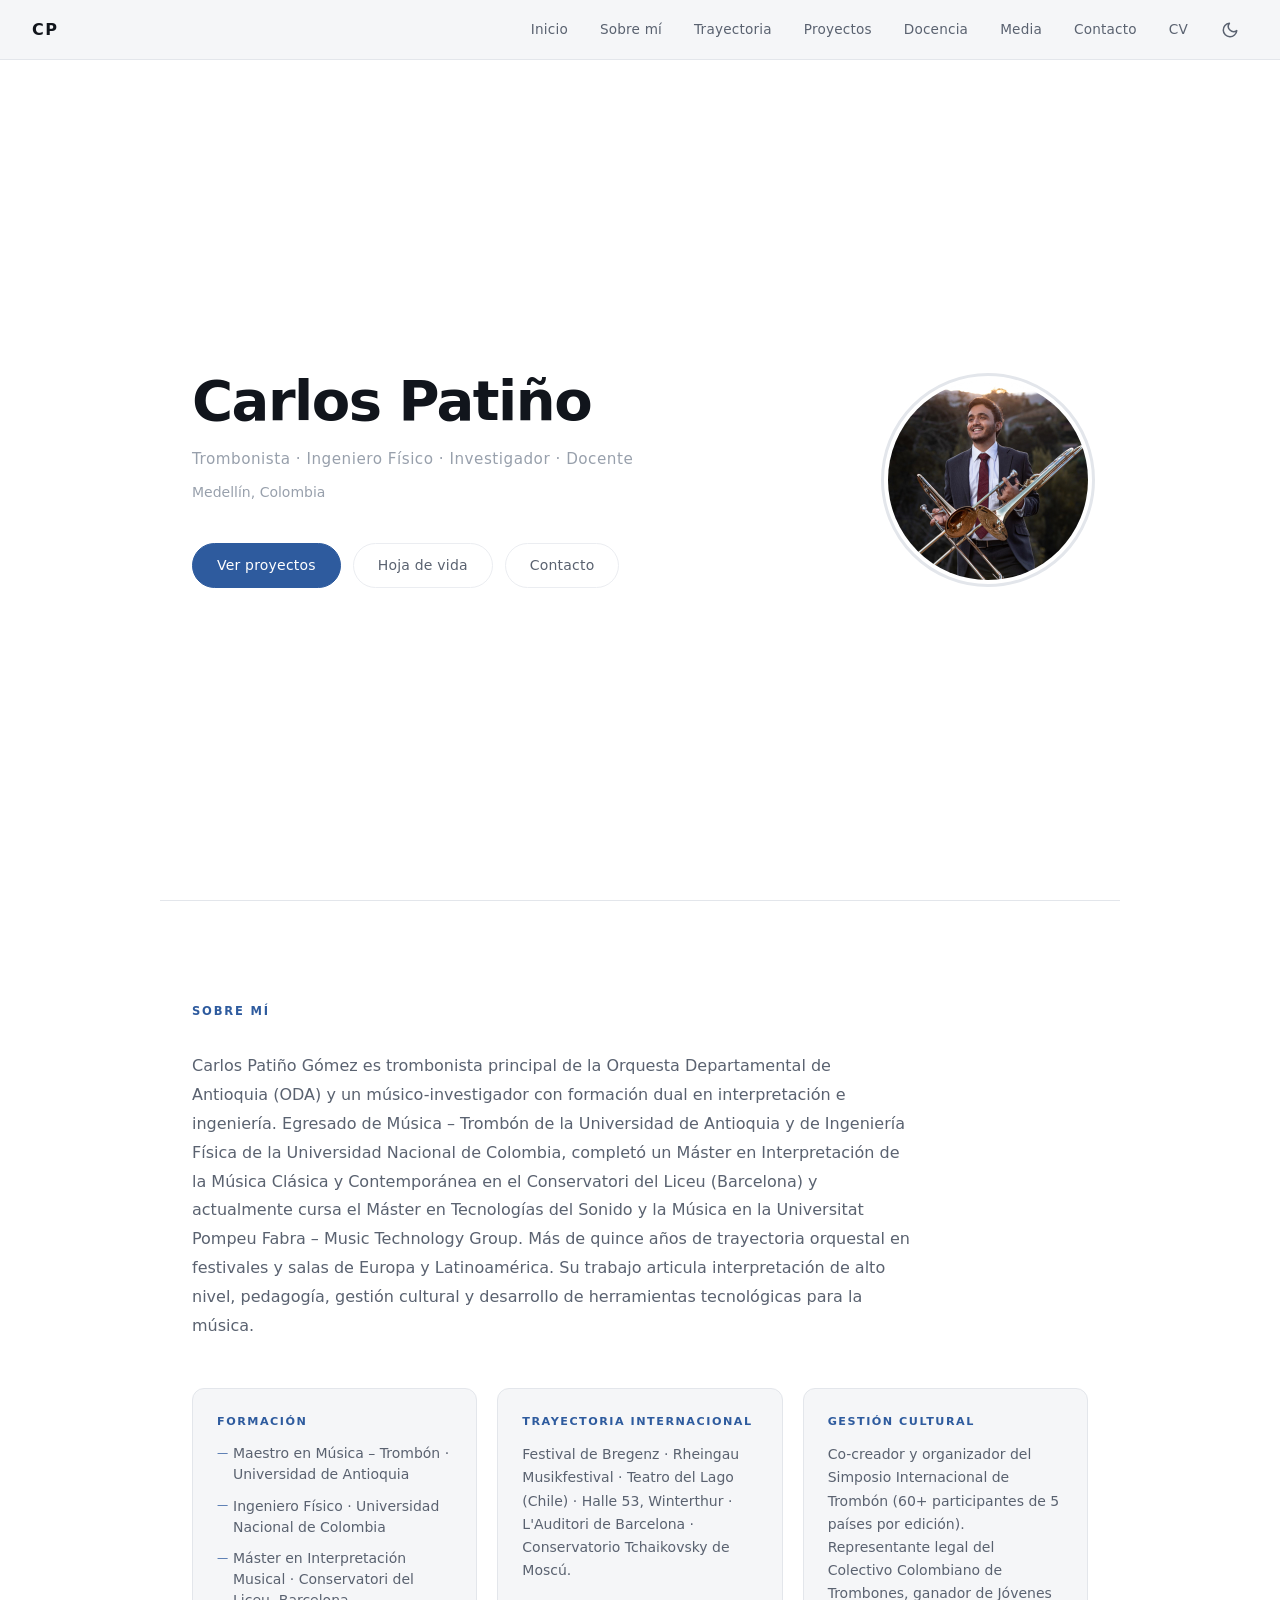
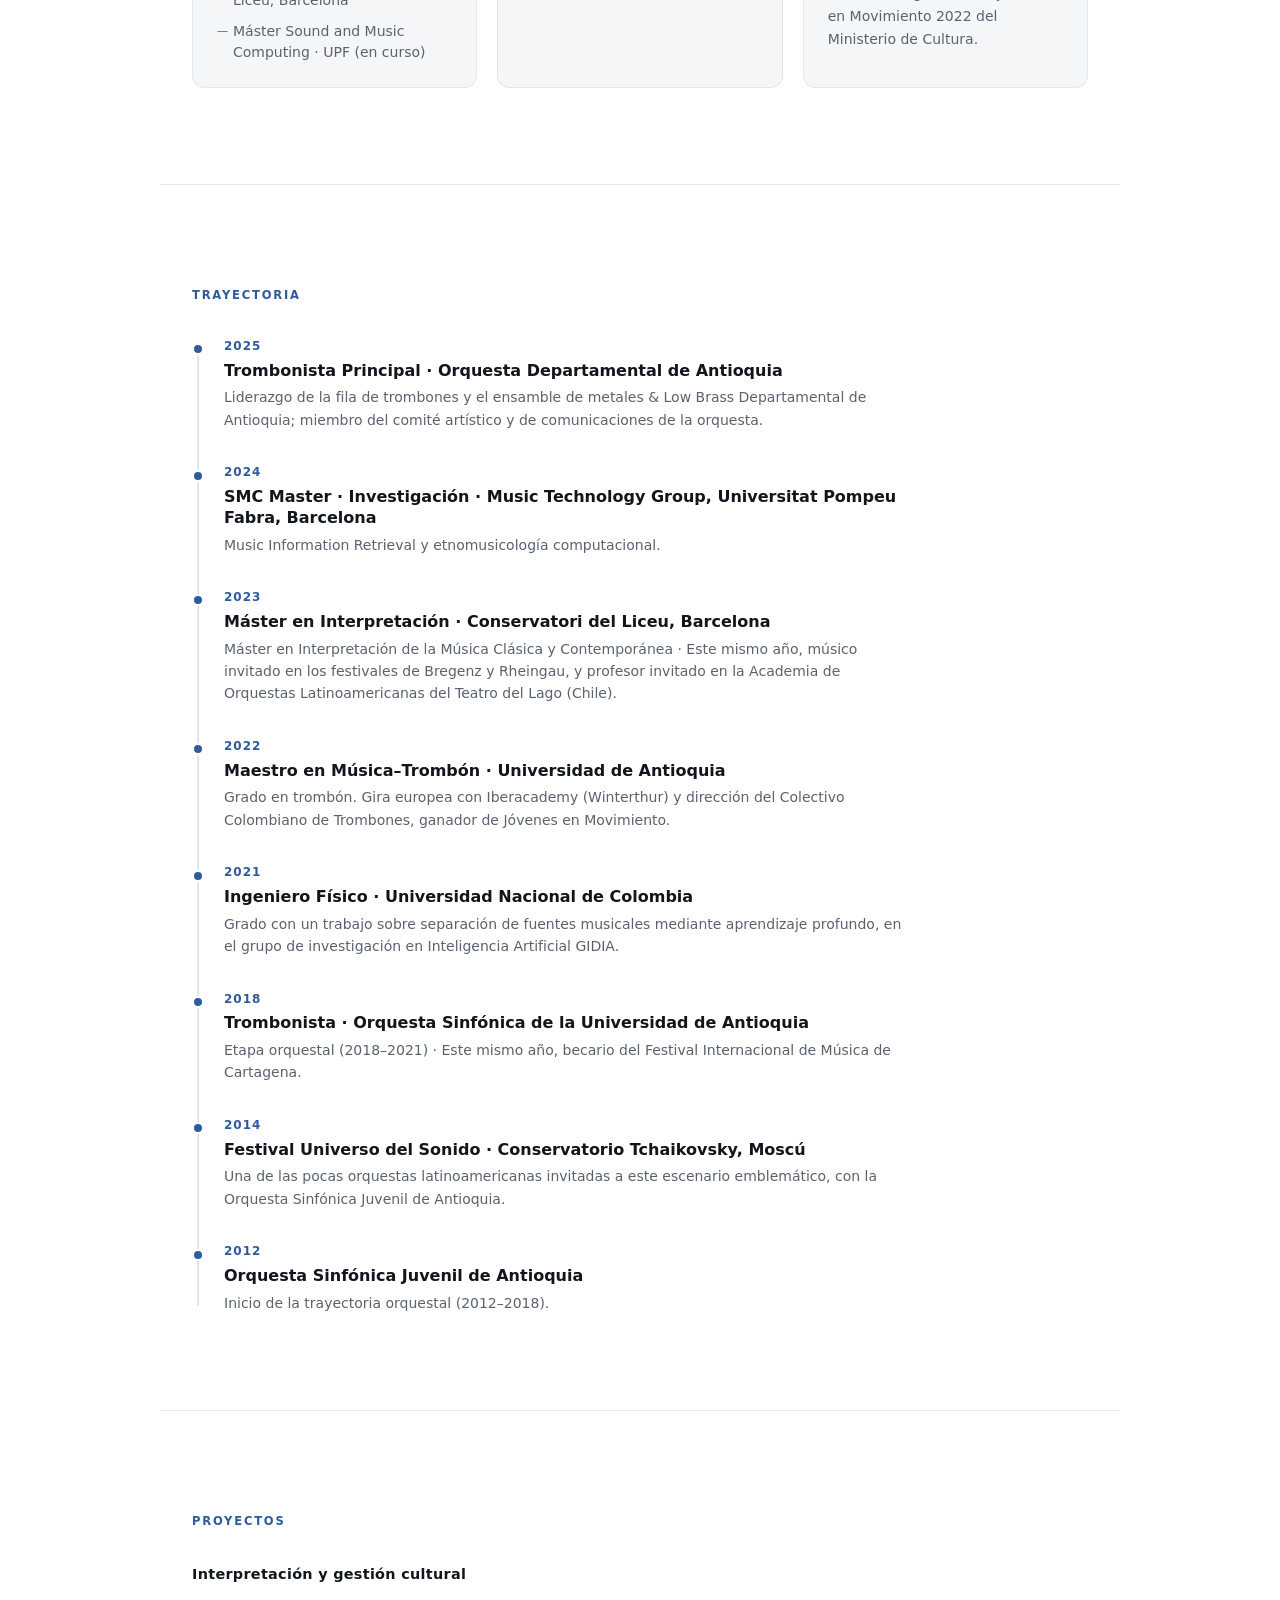
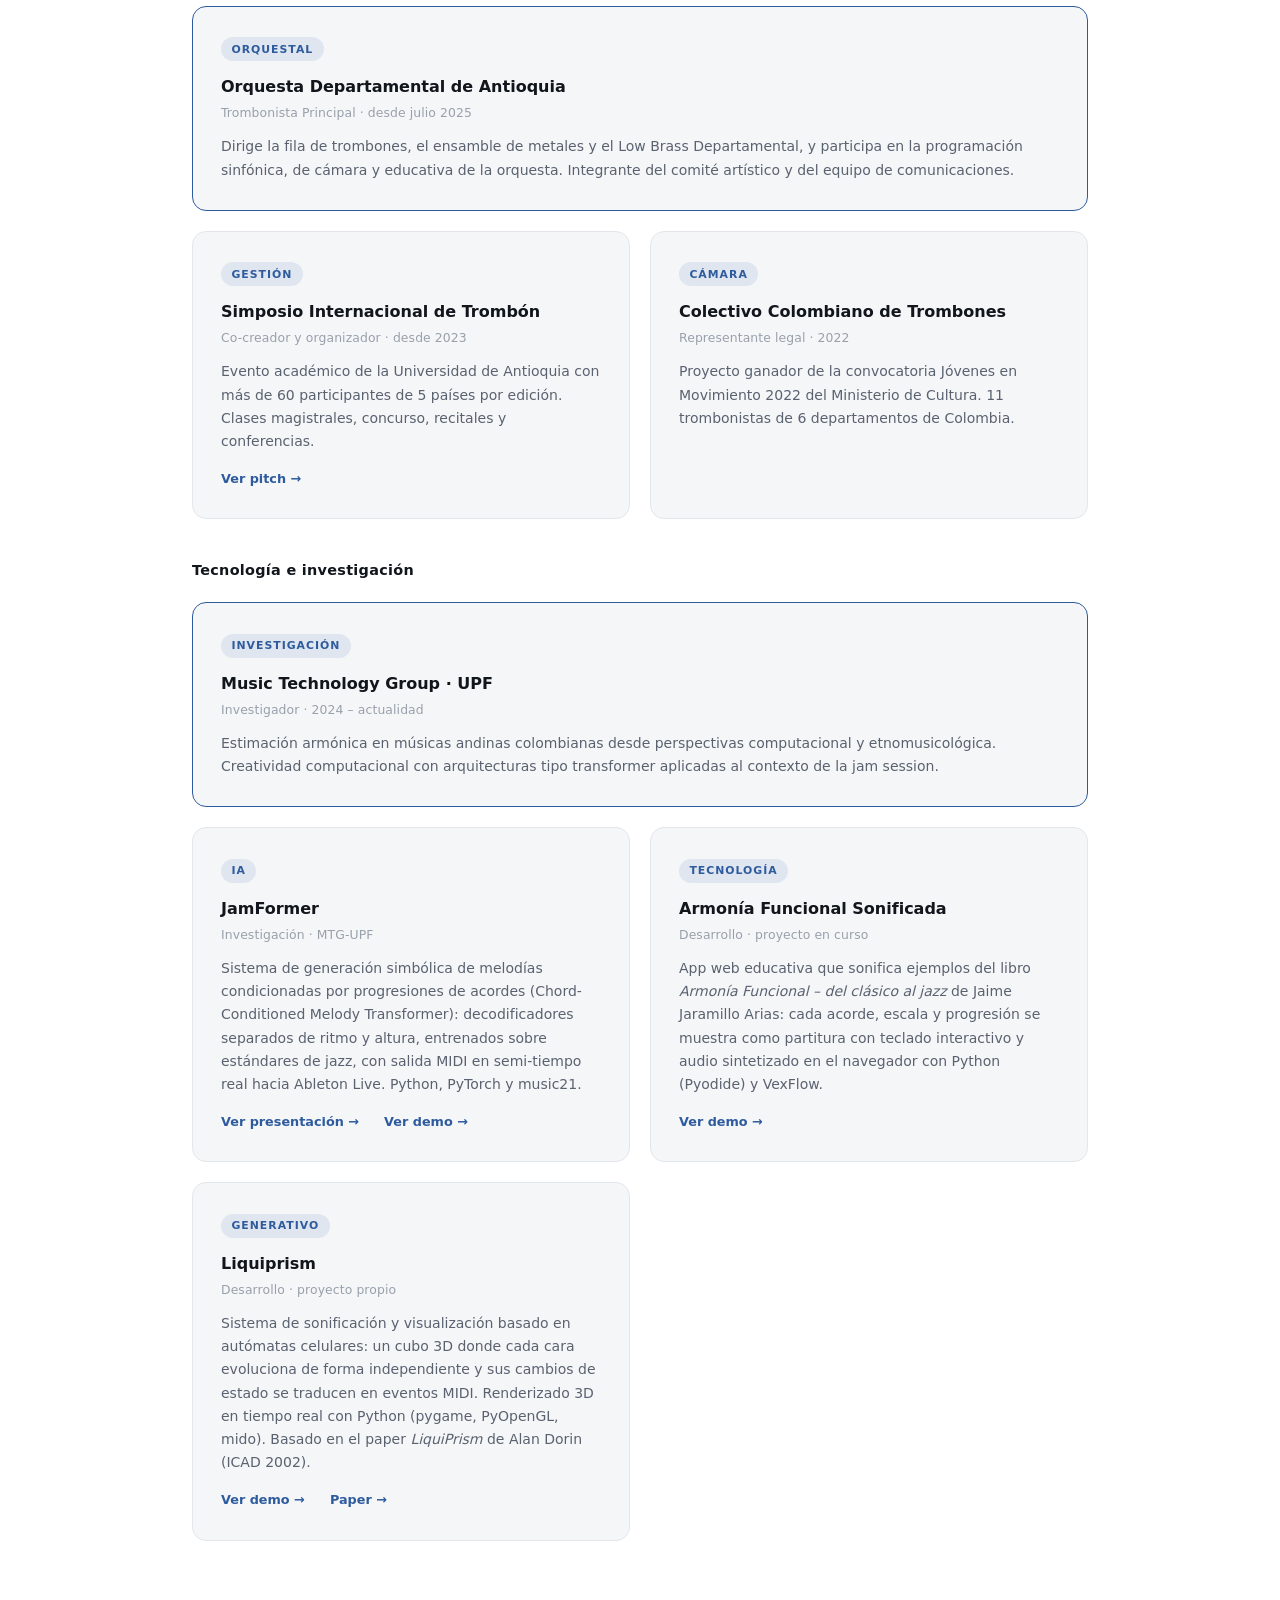
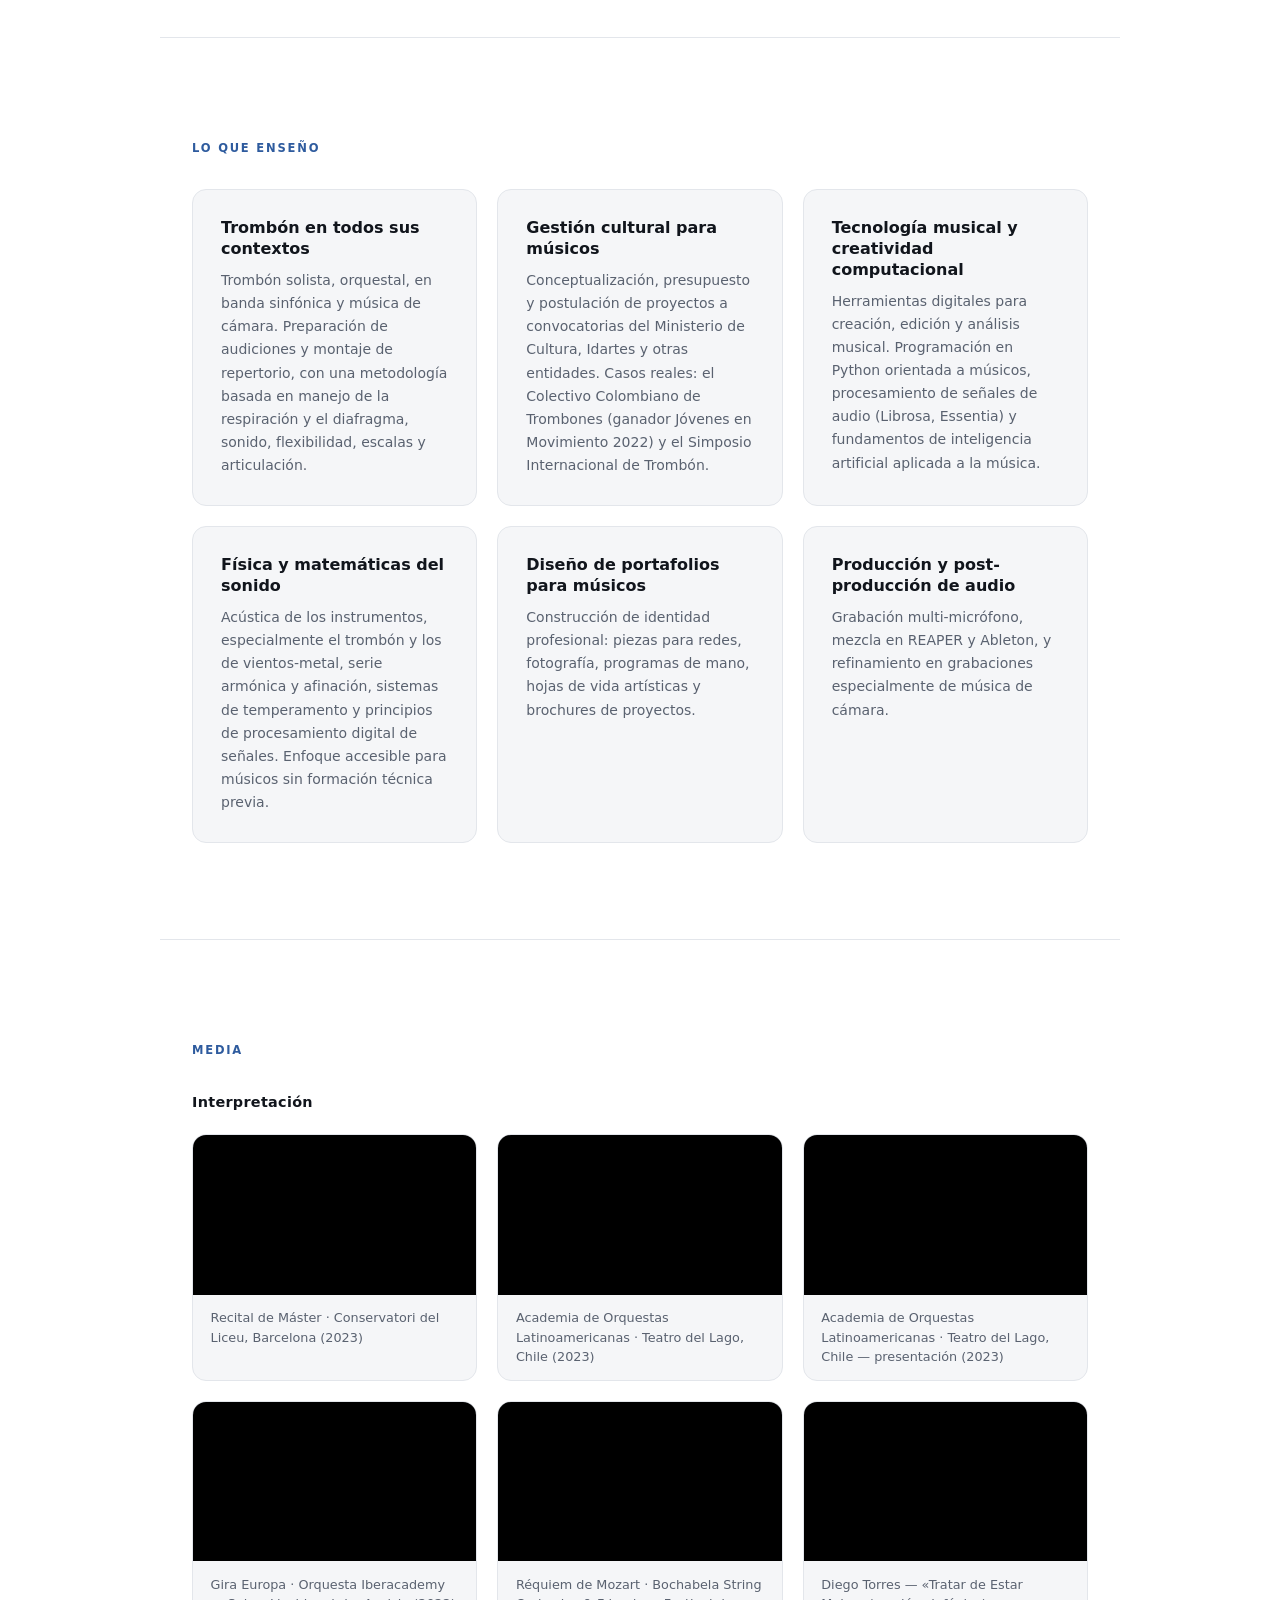
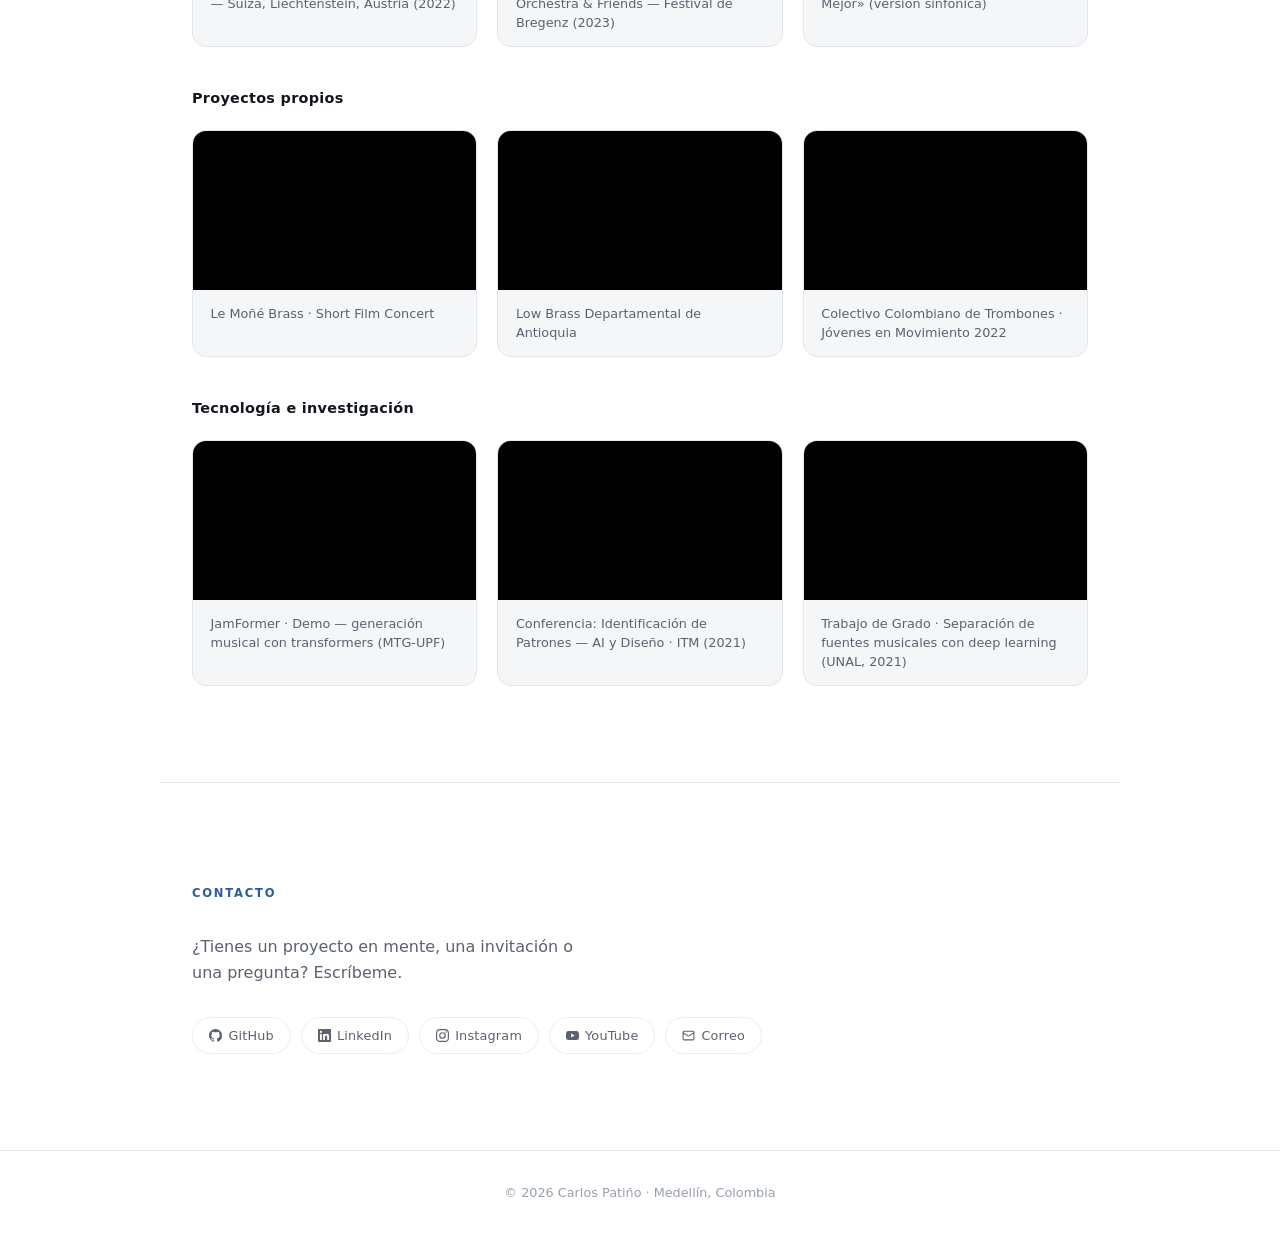
==== commit 63d54896: "Optimize site: de-duplicate content and add project hierarchy Split Projects into two labeled cluste" ====
--- a/index.html
+++ b/index.html
@@ -3,10 +3,10 @@
 <head>
   <meta charset="UTF-8">
   <meta name="viewport" content="width=device-width, initial-scale=1.0">
-  <title>Carlos E. Patiño Gómez</title>
-  <meta name="description" content="Trombonista principal de la Orquesta Departamental de Antioquia, Ingeniero Físico con Máster en Interpretación de la Música Clásica y Contemporánea por el Liceu de Barcelona.">
+  <title>Carlos Patiño — Trombonista · Ingeniero Físico · Investigador · Docente</title>
+  <meta name="description" content="Trombonista principal de la Orquesta Departamental de Antioquia e Ingeniero Físico. Máster en Interpretación por el Conservatori del Liceu (Barcelona) y Máster en Sound and Music Computing en la Universitat Pompeu Fabra (en curso).">
   <meta property="og:title" content="Carlos Patiño">
-  <meta property="og:description" content="Trombonista principal de la Orquesta Departamental de Antioquia, Ingeniero Físico con Máster en Interpretación de la Música Clásica y Contemporánea por el Liceu de Barcelona.">
+  <meta property="og:description" content="Trombonista principal de la Orquesta Departamental de Antioquia e Ingeniero Físico. Máster en Interpretación por el Conservatori del Liceu (Barcelona) y Máster en Sound and Music Computing en la Universitat Pompeu Fabra (en curso).">
   <meta property="og:type" content="profile">
   <meta property="og:url" content="https://cepatinog.github.io/mi-sitio">
   <meta property="og:image" content="https://cepatinog.github.io/mi-sitio/assets/images/foto.jpg">
@@ -64,7 +64,7 @@
 
   <section id="about" class="section-about">
     <span class="section-label">Sobre mí</span>
-    <p class="about-bio">Carlos Patiño Gómez es trombonista principal de la Orquesta Departamental de Antioquia (ODA) y un músico-investigador con formación dual en interpretación e ingeniería. Egresado de Música – Trombón de la Universidad de Antioquia y de Ingeniería Física de la Universidad Nacional de Colombia, completó un Máster en Interpretación de la Música Clásica y Contemporánea en el Conservatori del Liceu (Barcelona) y actualmente cursa el Máster en Tecnologías del Sonido y la Música en la Universitat Pompeu Fabra – Music Technology Group. Más de quince años de trayectoria orquestal en escenarios como el Festival de Bregenz, el Rheingau Musikfestival, el Teatro del Lago, la Halle 53 de Winterthur, L'Auditori de Barcelona y el Conservatorio Tchaikovsky de Moscú. Su trabajo articula interpretación de alto nivel, pedagogía, gestión cultural y desarrollo de herramientas tecnológicas para la música.</p>
+    <p class="about-bio">Carlos Patiño Gómez es trombonista principal de la Orquesta Departamental de Antioquia (ODA) y un músico-investigador con formación dual en interpretación e ingeniería. Egresado de Música – Trombón de la Universidad de Antioquia y de Ingeniería Física de la Universidad Nacional de Colombia, completó un Máster en Interpretación de la Música Clásica y Contemporánea en el Conservatori del Liceu (Barcelona) y actualmente cursa el Máster en Tecnologías del Sonido y la Música en la Universitat Pompeu Fabra – Music Technology Group. Más de quince años de trayectoria orquestal en festivales y salas de Europa y Latinoamérica. Su trabajo articula interpretación de alto nivel, pedagogía, gestión cultural y desarrollo de herramientas tecnológicas para la música.</p>
     <div class="about-stats">
       <div class="stat">
         <h3>Formación</h3>
@@ -81,7 +81,7 @@
       </div>
       <div class="stat">
         <h3>Gestión cultural</h3>
-        <p>Simposio Internacional de Trombón — 60+ participantes de 5 países. Colectivo Colombiano de Trombones — ganador convocatoria Jóvenes en Movimiento, Ministerio de Cultura 2022.</p>
+        <p>Co-creador y organizador del Simposio Internacional de Trombón (60+ participantes de 5 países por edición). Representante legal del Colectivo Colombiano de Trombones, ganador de Jóvenes en Movimiento 2022 del Ministerio de Cultura.</p>
       </div>
     </div>
   </section>
@@ -134,12 +134,14 @@
 
   <section id="projects" class="section-projects">
     <span class="section-label">Proyectos</span>
+
+    <h3 class="group-title">Interpretación y gestión cultural</h3>
     <div class="projects-grid">
-      <article class="project-card">
+      <article class="project-card project-card--featured">
         <span class="project-tag">Orquestal</span>
         <h3>Orquesta Departamental de Antioquia</h3>
         <p class="project-role">Trombonista Principal · desde julio 2025</p>
-        <p>Liderazgo de la fila de trombones y el ensamble de metales. Miembro del comité artístico y equipo de comunicaciones de la orquesta.</p>
+        <p>Dirige la fila de trombones, el ensamble de metales y el Low Brass Departamental, y participa en la programación sinfónica, de cámara y educativa de la orquesta. Integrante del comité artístico y del equipo de comunicaciones.</p>
       </article>
       <article class="project-card">
         <span class="project-tag">Gestión</span>
@@ -149,16 +151,28 @@
         <a href="https://www.youtube.com/watch?v=BrwR1YnPYYY" class="project-link" target="_blank" rel="noopener">Ver pitch →</a>
       </article>
       <article class="project-card">
-        <span class="project-tag">Investigación</span>
-        <h3>Music Technology Group · UPF</h3>
-        <p class="project-role">Investigador · 2024 – actualidad</p>
-        <p>Estimación armónica en músicas andinas colombianas desde perspectivas computacional y etnomusicológica. Creatividad computacional con transformers (JamFormer).</p>
-      </article>
-      <article class="project-card">
         <span class="project-tag">Cámara</span>
         <h3>Colectivo Colombiano de Trombones</h3>
         <p class="project-role">Representante legal · 2022</p>
         <p>Proyecto ganador de la convocatoria Jóvenes en Movimiento 2022 del Ministerio de Cultura. 11 trombonistas de 6 departamentos de Colombia.</p>
+      </article>
+    </div>
+
+    <h3 class="group-title">Tecnología e investigación</h3>
+    <div class="projects-grid">
+      <article class="project-card project-card--featured">
+        <span class="project-tag">Investigación</span>
+        <h3>Music Technology Group · UPF</h3>
+        <p class="project-role">Investigador · 2024 – actualidad</p>
+        <p>Estimación armónica en músicas andinas colombianas desde perspectivas computacional y etnomusicológica. Creatividad computacional con arquitecturas tipo transformer aplicadas al contexto de la jam session.</p>
+      </article>
+      <article class="project-card">
+        <span class="project-tag">IA</span>
+        <h3>JamFormer</h3>
+        <p class="project-role">Investigación · MTG-UPF</p>
+        <p>Sistema de generación simbólica de melodías condicionadas por progresiones de acordes (Chord-Conditioned Melody Transformer): decodificadores separados de ritmo y altura, entrenados sobre estándares de jazz, con salida MIDI en semi-tiempo real hacia Ableton Live. Python, PyTorch y music21.</p>
+        <a href="https://www.youtube.com/watch?v=3Ol9a_l5zi0" class="project-link" target="_blank" rel="noopener">Ver presentación →</a>
+        <a href="https://www.youtube.com/watch?v=fT_El8pyRK8" class="project-link" target="_blank" rel="noopener">Ver demo →</a>
       </article>
       <article class="project-card">
         <span class="project-tag">Tecnología</span>
@@ -175,14 +189,6 @@
         <a href="https://www.youtube.com/watch?v=MHKKYZVBCP0" class="project-link" target="_blank" rel="noopener">Ver demo →</a>
         <a href="https://users.monash.edu/~aland/PAPERS/liquiPrism_ICAD2002.pdf" class="project-link" target="_blank" rel="noopener">Paper →</a>
       </article>
-      <article class="project-card">
-        <span class="project-tag">IA</span>
-        <h3>JamFormer</h3>
-        <p class="project-role">Investigación · MTG-UPF</p>
-        <p>Sistema de generación simbólica de melodías condicionadas por progresiones de acordes (Chord-Conditioned Melody Transformer): decodificadores separados de ritmo y altura, entrenados sobre estándares de jazz, con salida MIDI en semi-tiempo real hacia Ableton Live. Python, PyTorch y music21.</p>
-        <a href="https://www.youtube.com/watch?v=3Ol9a_l5zi0" class="project-link" target="_blank" rel="noopener">Ver presentación →</a>
-        <a href="https://www.youtube.com/watch?v=fT_El8pyRK8" class="project-link" target="_blank" rel="noopener">Ver demo →</a>
-      </article>
     </div>
   </section>
 
@@ -219,7 +225,7 @@
   <section id="media" class="section-media">
     <span class="section-label">Media</span>
 
-    <h3 class="media-group-title">Interpretación</h3>
+    <h3 class="group-title">Interpretación</h3>
     <div class="media-grid">
       <figure class="media-item">
         <div class="media-embed">
@@ -235,6 +241,12 @@
       </figure>
       <figure class="media-item">
         <div class="media-embed">
+          <iframe src="https://www.youtube-nocookie.com/embed/woTQUoRH7kw" title="Academia de Orquestas Latinoamericanas en el Teatro del Lago — presentación de Carlos Patiño" loading="lazy" allow="accelerometer; autoplay; clipboard-write; encrypted-media; gyroscope; picture-in-picture; web-share" allowfullscreen></iframe>
+        </div>
+        <figcaption>Academia de Orquestas Latinoamericanas · Teatro del Lago, Chile — presentación (2023)</figcaption>
+      </figure>
+      <figure class="media-item">
+        <div class="media-embed">
           <iframe src="https://www.youtube-nocookie.com/embed/AaFrZMje9nk" title="Gira Europa con la Orquesta Iberacademy" loading="lazy" allow="accelerometer; autoplay; clipboard-write; encrypted-media; gyroscope; picture-in-picture; web-share" allowfullscreen></iframe>
         </div>
         <figcaption>Gira Europa · Orquesta Iberacademy — Suiza, Liechtenstein, Austria (2022)</figcaption>
@@ -253,7 +265,7 @@
       </figure>
     </div>
 
-    <h3 class="media-group-title">Proyectos propios</h3>
+    <h3 class="group-title">Proyectos propios</h3>
     <div class="media-grid">
       <figure class="media-item">
         <div class="media-embed">
@@ -275,7 +287,7 @@
       </figure>
     </div>
 
-    <h3 class="media-group-title">Tecnología e investigación</h3>
+    <h3 class="group-title">Tecnología e investigación</h3>
     <div class="media-grid">
       <figure class="media-item">
         <div class="media-embed">
--- a/assets/css/style.css
+++ b/assets/css/style.css
@@ -419,6 +419,15 @@
   border-color: var(--color-accent);
 }
 
+.project-card--featured {
+  grid-column: 1 / -1;
+  border-color: var(--color-accent);
+}
+
+.project-card--featured h3 {
+  font-size: 1.15rem;
+}
+
 .project-tag {
   display: inline-block;
   font-size: 0.68rem;
@@ -514,7 +523,7 @@
   border-top: 1px solid var(--color-border);
 }
 
-.media-group-title {
+.group-title {
   font-size: 0.9rem;
   font-weight: 600;
   letter-spacing: 0.3px;
@@ -522,7 +531,7 @@
   margin: 2.5rem 0 1.25rem;
 }
 
-.media-group-title:first-of-type {
+.group-title:first-of-type {
   margin-top: 0;
 }
 
